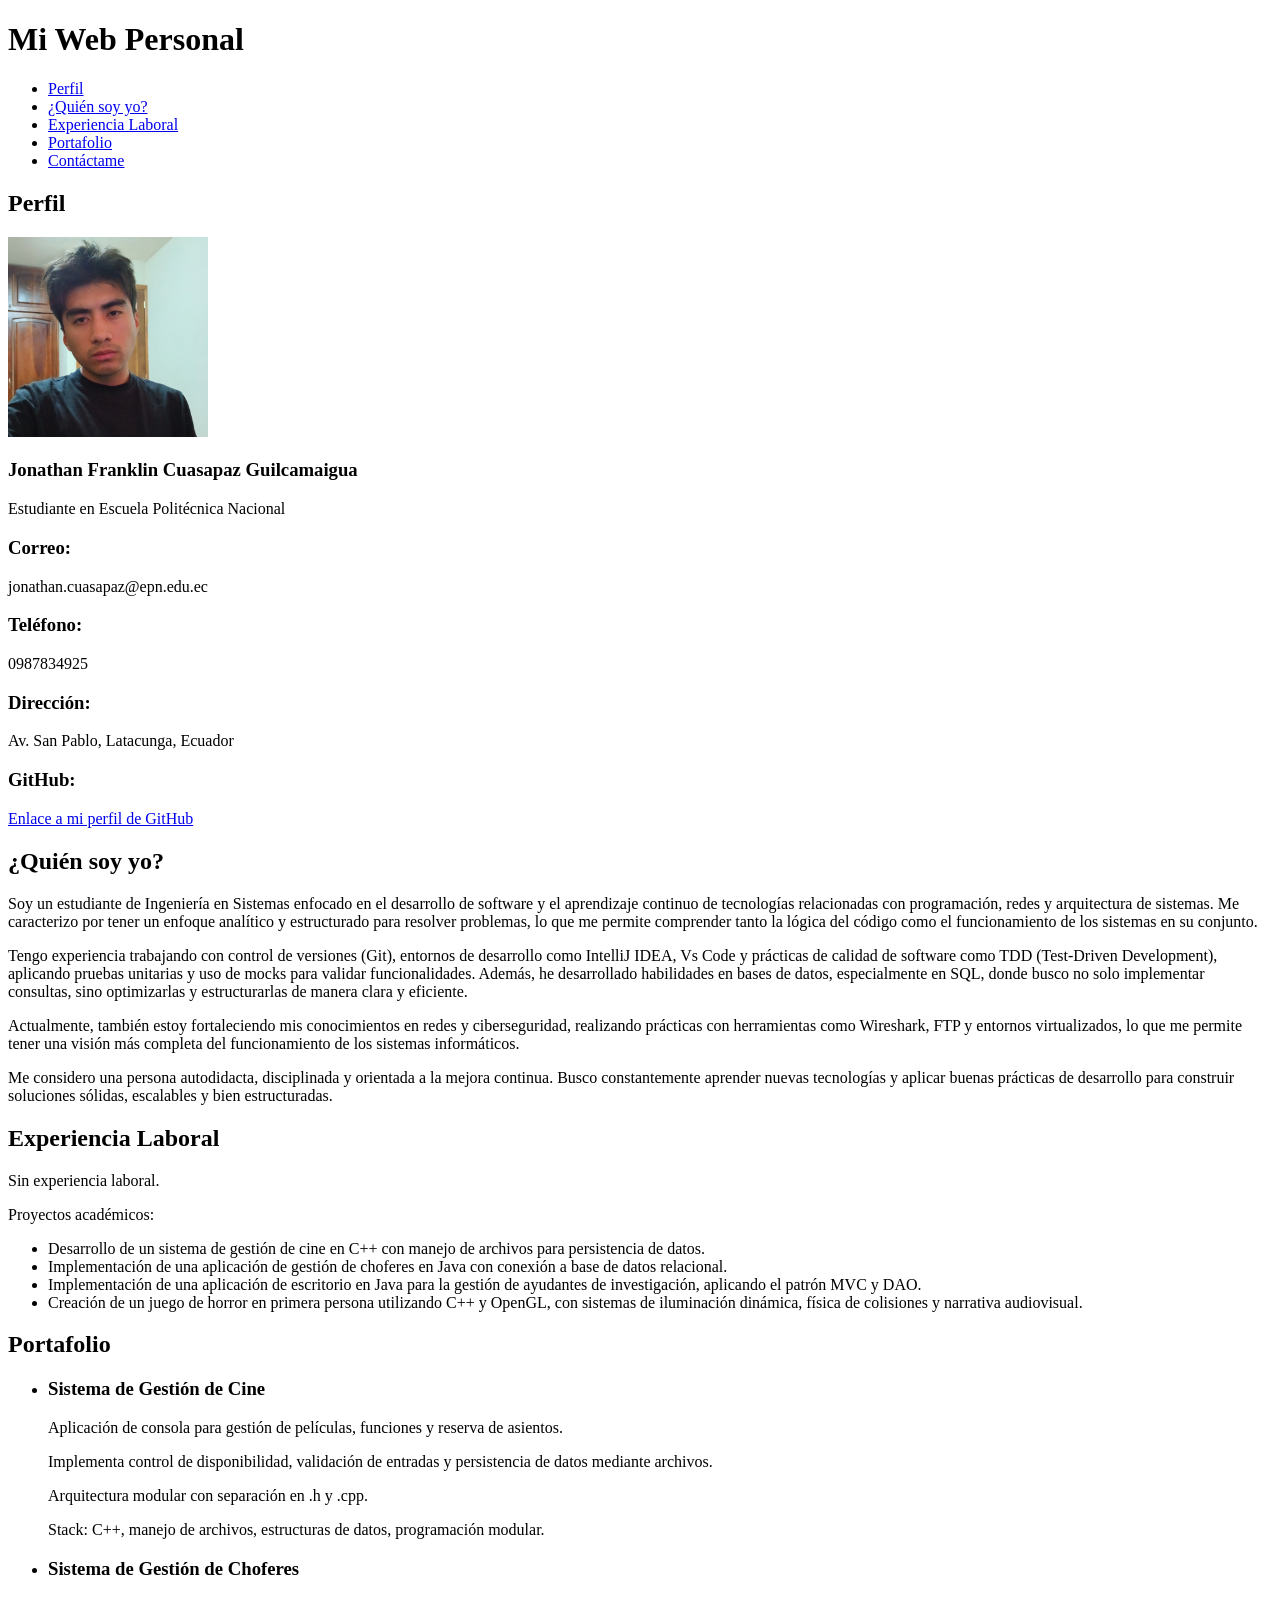
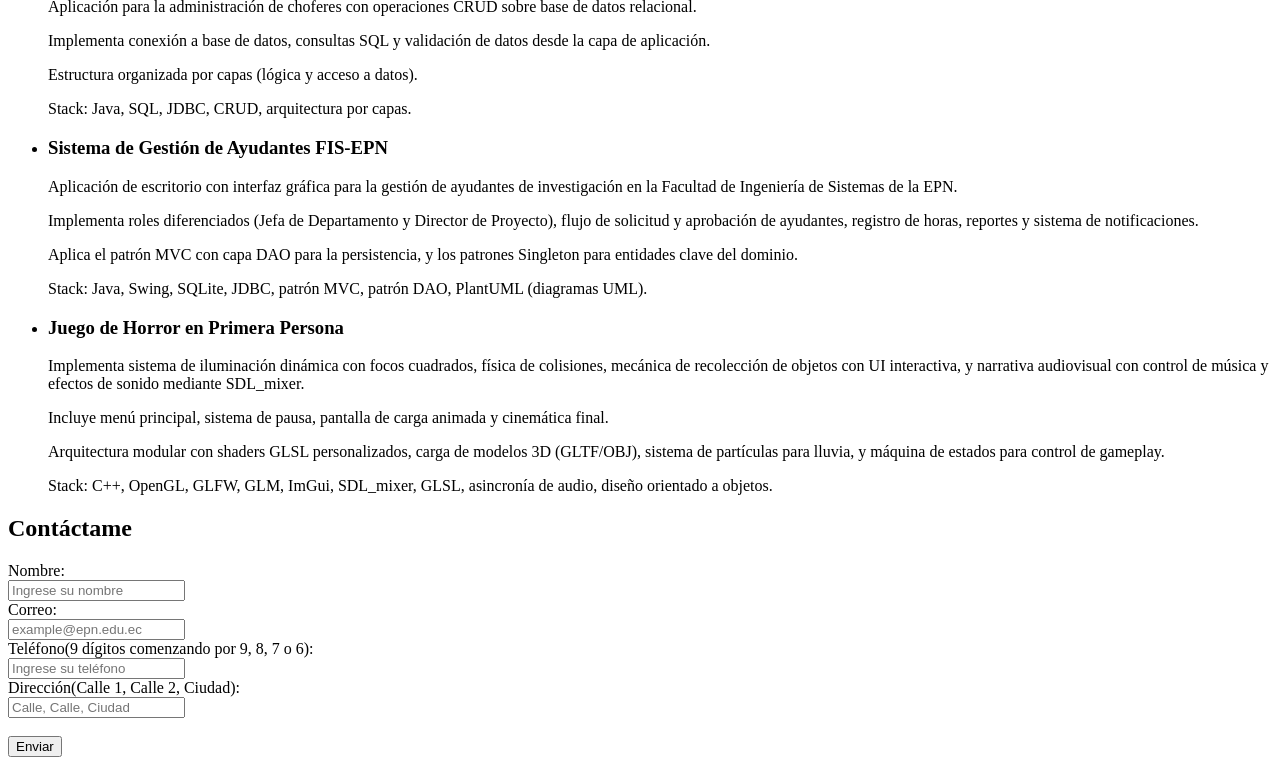
==== index.html @ 5698baa7 "Corección de nombre" ====
<!DOCTYPE html>
<html lang="en">

<head>
    <meta charset="UTF-8">
    <meta name="viewport" content="width=device-width, initial-scale=1.0">
    <title>Document</title>
</head>

<body>
    <h1>Mi Web Personal</h1>
    <nav>
        <ul>
            <li><a href="#perfil">Perfil</a></li>
            <li><a href="#quien-soy">¿Quién soy yo?</a></li>
            <li><a href="#experiencia-laboral">Experiencia Laboral</a></li>
            <li><a href="#portafolio">Portafolio</a></li>
            <li><a href="#contacto">Contáctame</a></li>
        </ul>
    </nav>

    <main id ="perfil">
        <h2>Perfil</h2>
        <img src="/img/FotoPerfil.jpg" alt="Foto de perfil" width="200" height="200">
        <h3>Jonathan Franklin Cuasapaz Guilcamaigua</h3>
        <p>Estudiante en Escuela Politécnica Nacional</p>
        <h3>Correo:</h3>
        <p>jonathan.cuasapaz@epn.edu.ec</p>
        <h3>Teléfono:</h3>
        <p>0987834925</p>
        <h3>Dirección:</h3>
        <p>Av. San Pablo, Latacunga, Ecuador</p>
        <h3>GitHub:</h3>
        <a href="https://github.com/Jonathanfcg18" target="_blank">Enlace a mi perfil de GitHub</a>
    </main>

    <section id ="quien-soy">
        <h2>¿Quién soy yo?</h2>
        <p>Soy un estudiante de Ingeniería en Sistemas enfocado en el desarrollo de software y el
            aprendizaje continuo de tecnologías relacionadas con programación, redes y arquitectura de sistemas. Me
            caracterizo por tener un
            enfoque analítico y estructurado para resolver problemas, lo que me permite comprender tanto la lógica del
            código como el funcionamiento de los sistemas en su conjunto.</p>
        <p>Tengo experiencia trabajando con control de versiones (Git), entornos de desarrollo como IntelliJ IDEA, Vs
            Code y
            prácticas de calidad de software como TDD (Test-Driven Development), aplicando pruebas unitarias y uso de
            mocks para validar funcionalidades. Además, he desarrollado habilidades en bases de datos, especialmente en
            SQL, donde busco no solo implementar consultas, sino optimizarlas y estructurarlas de manera clara y
            eficiente.</p>
        <p>Actualmente, también estoy fortaleciendo mis conocimientos en redes y ciberseguridad, realizando prácticas
            con herramientas como Wireshark, FTP y entornos virtualizados, lo que me permite tener una visión más
            completa del funcionamiento de los sistemas informáticos.</p>
        <p>Me considero una persona autodidacta, disciplinada y orientada a la mejora continua. Busco constantemente
            aprender nuevas tecnologías y aplicar buenas prácticas de desarrollo para construir soluciones sólidas,
            escalables y bien estructuradas.</p>
    </section>

    <section id="experiencia-laboral">
        <h2>Experiencia Laboral</h2>
        <p>Sin experiencia laboral.</p>
        <p>Proyectos académicos:</p>
        <ul>
            <li>Desarrollo de un sistema de gestión de cine en C++ con manejo de archivos para persistencia de datos.</li>
            <li>Implementación de una aplicación de gestión de choferes en Java con conexión a base de datos relacional.</li>
            <li>Implementación de una aplicación de escritorio en Java para la gestión de ayudantes de investigación, aplicando el patrón MVC y DAO.</li>
            <li>Creación de un juego de horror en primera persona utilizando C++ y OpenGL, con sistemas de iluminación dinámica, física de colisiones y narrativa audiovisual.</li>
        </ul>
    </section>

    <section id="portafolio">
        <h2>Portafolio</h2>
        <ul>
            <li>
                <h3>Sistema de Gestión de Cine</h3>
                <p>Aplicación de consola para gestión de películas, funciones y reserva de asientos.</p>
                <p>Implementa control de disponibilidad, validación de entradas y persistencia de datos mediante archivos.</p>
                <p>Arquitectura modular con separación en .h y .cpp.</p>
                <p>Stack: C++, manejo de archivos, estructuras de datos, programación modular.</p>
            </li>
            <li>
                <h3>Sistema de Gestión de Choferes</h3>
                <p>Aplicación para la administración de choferes con operaciones CRUD sobre base de datos relacional.</p>
                <p>Implementa conexión a base de datos, consultas SQL y validación de datos desde la capa de aplicación.</p>
                <p>Estructura organizada por capas (lógica y acceso a datos).</p>
                <p>Stack: Java, SQL, JDBC, CRUD, arquitectura por capas.</p>
            </li>
            <li>
                <h3>Sistema de Gestión de Ayudantes FIS-EPN</h3>
                <p>Aplicación de escritorio con interfaz gráfica para la gestión de ayudantes de investigación en la 
                    Facultad de Ingeniería de Sistemas de la EPN.</p>
                <p>Implementa roles diferenciados (Jefa de Departamento y Director de Proyecto), flujo de solicitud 
                    y aprobación de ayudantes, registro de horas, reportes y sistema de notificaciones. </p>
                <p>Aplica el patrón MVC con capa DAO para la persistencia, y los patrones Singleton para entidades clave del dominio.</p>
                <p>Stack: Java, Swing, SQLite, JDBC, patrón MVC, patrón DAO, PlantUML (diagramas UML).</p>
            </li>
            <li>
                <h3>Juego de Horror en Primera Persona</h3>
                <p>Implementa sistema de iluminación dinámica con focos cuadrados, física de colisiones, mecánica de recolección de 
                    objetos con UI interactiva, y narrativa audiovisual con control de música y efectos de sonido mediante SDL_mixer.</p>
                <p>Incluye menú principal, sistema de pausa, pantalla de carga animada y cinemática final.</p>
                <p>Arquitectura modular con shaders GLSL personalizados, carga de modelos 3D (GLTF/OBJ), sistema de partículas para lluvia, 
                    y máquina de estados para control de gameplay.</p>
                <p>Stack: C++, OpenGL, GLFW, GLM, ImGui, SDL_mixer, GLSL, asincronía de audio, diseño orientado a objetos.</p>
            </li>
        </ul>
    </section>

    <section id="contacto">
        <h2>Contáctame</h2>
        <form action="">
            <label for="nombre">Nombre:</label><br>
            <input type="text" id="nombre" name="nombre" placeholder="Ingrese su nombre" required><br>
            <label for="email">Correo:</label><br>
            <input type="email" name="email" pattern="[a-zA-Z0-9._%+-]+@epn\.edu\.ec" placeholder="example@epn.edu.ec"
                required><br>
            <label for="telefono">Teléfono(9 dígitos comenzando por 9, 8, 7 o 6):</label><br>
            <input type="text" name="telefono" pattern="[9876][0-9]{8}" placeholder="Ingrese su teléfono" required><br>
            <label for="direccion">Dirección(Calle 1, Calle 2, Ciudad):</label><br>
            <input type="text" name="direccion"
                pattern="[a-zA-Z0-9áéíóúÁÉÍÓÚ\.\-\s]+,\s[a-zA-Z0-9áéíóúÁÉÍÓÚ\.\-\s]+,\s[a-zA-ZáéíóúÁÉÍÓÚ\s]+"
                placeholder="Calle, Calle, Ciudad" required><br>
            <br>
            <input type="submit" value="Enviar">
        </form>
    </section>

</body>

</html>
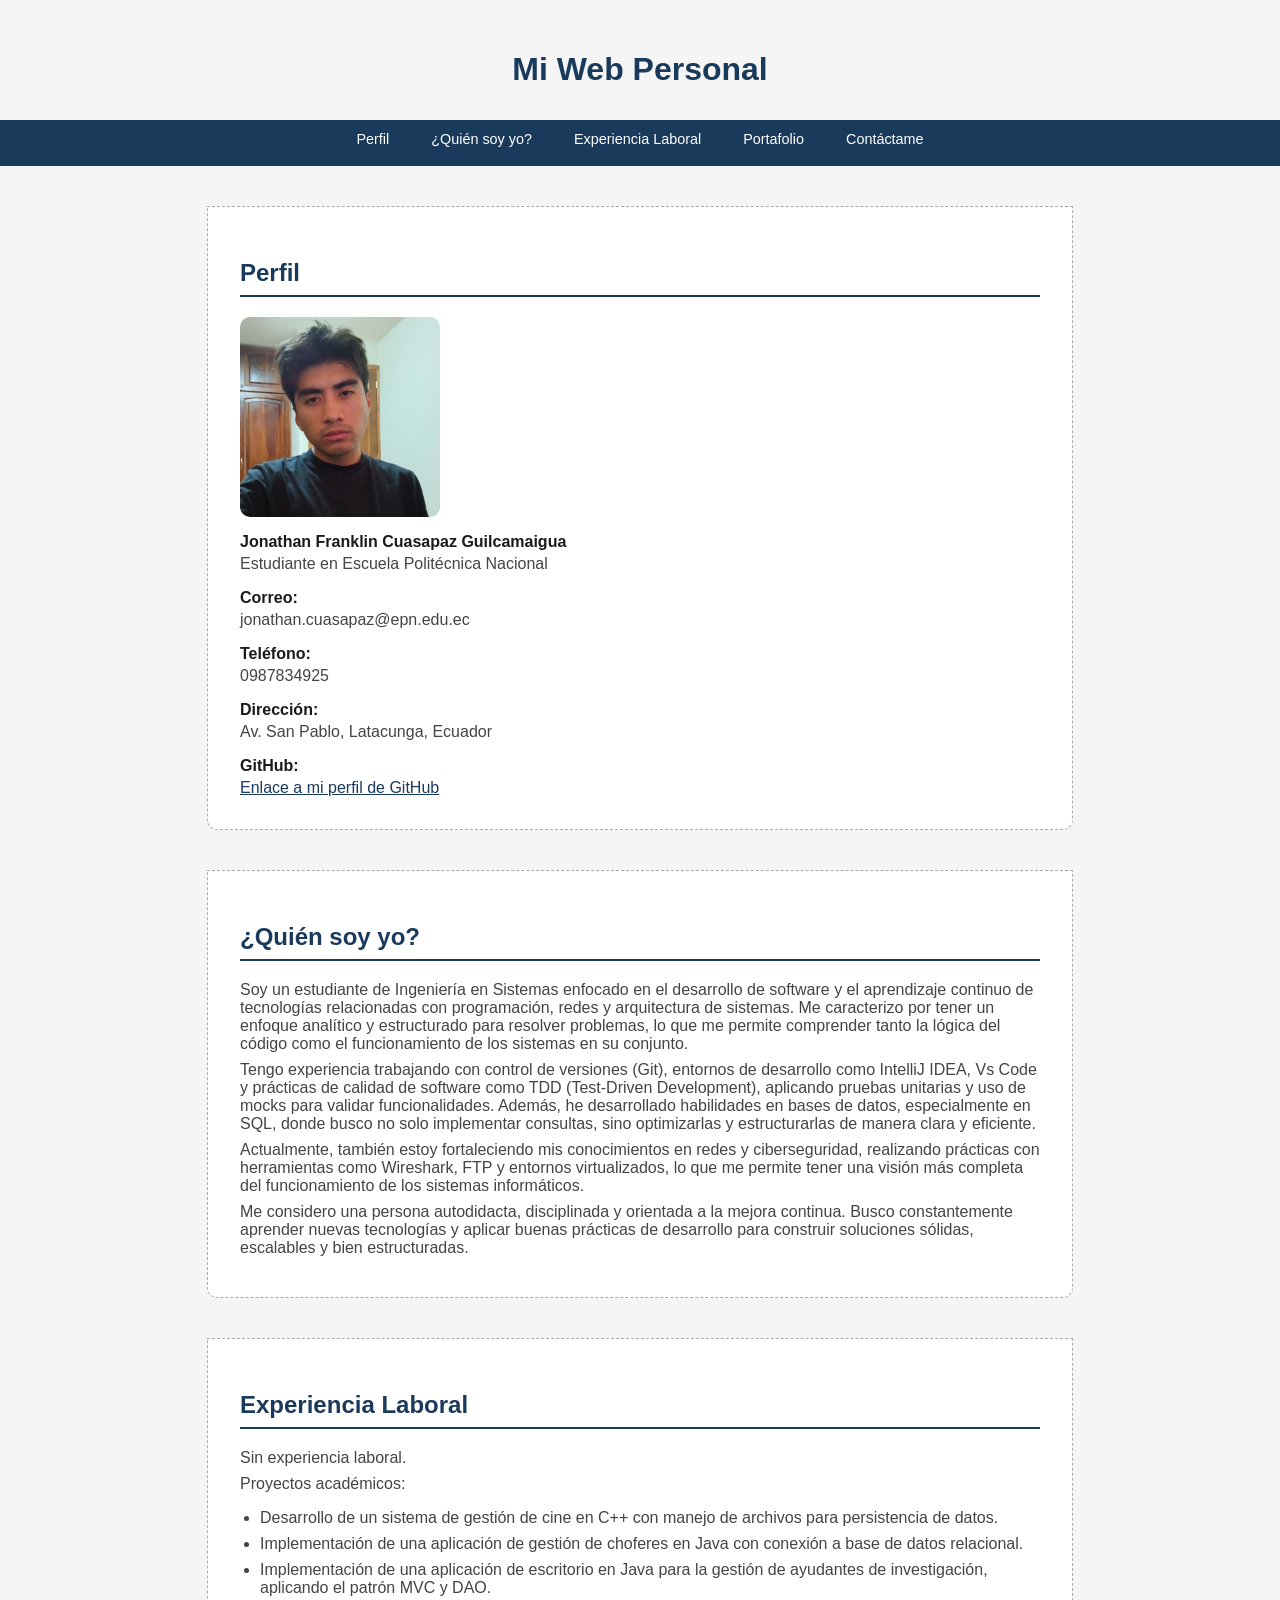
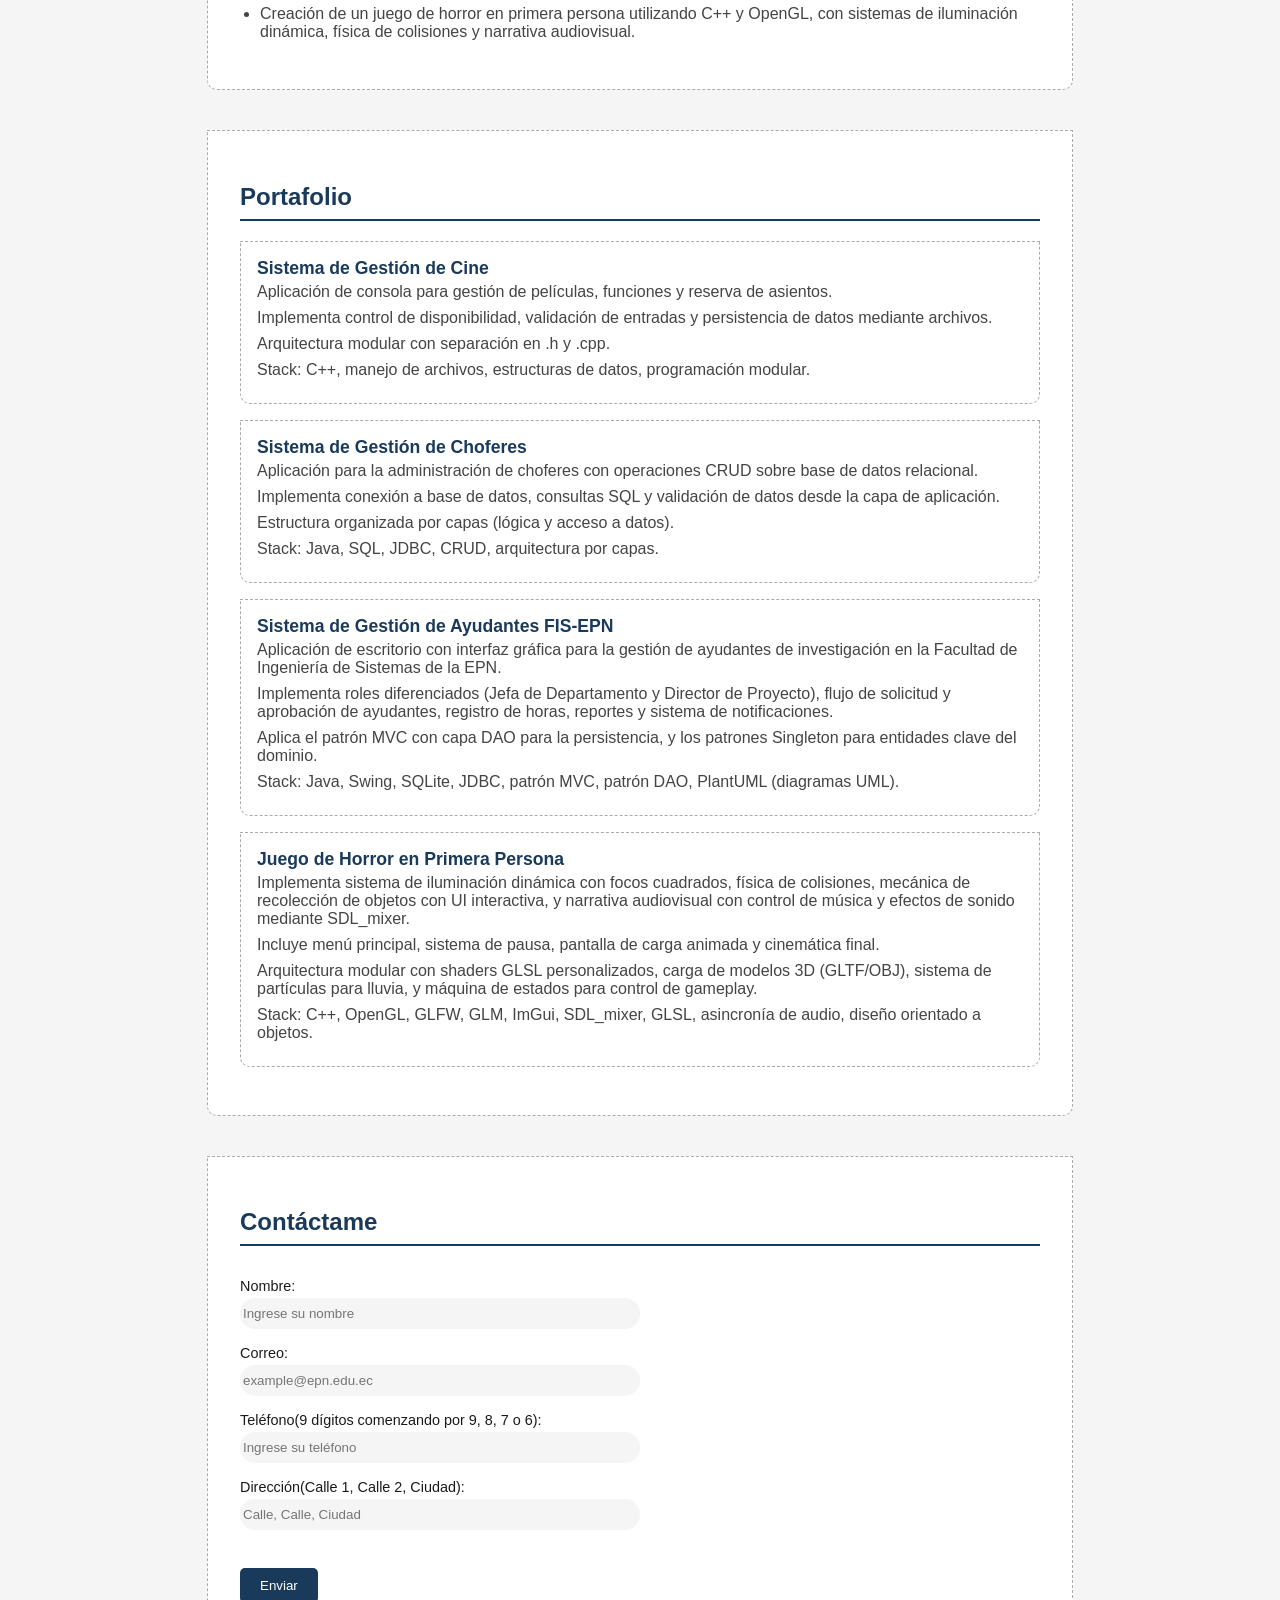
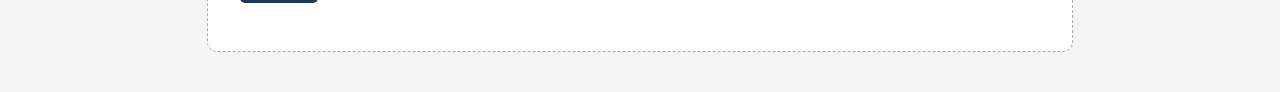
==== commit 68f4f964: "Agrega estilos.css" ====
--- a/index.html
+++ b/index.html
@@ -5,6 +5,7 @@
     <meta charset="UTF-8">
     <meta name="viewport" content="width=device-width, initial-scale=1.0">
     <title>Document</title>
+    <link rel="stylesheet" href="estilos.css">
 </head>
 
 <body>
@@ -19,9 +20,9 @@
         </ul>
     </nav>
 
-    <main id ="perfil">
+    <main id="perfil">
         <h2>Perfil</h2>
-        <img src="/img/FotoPerfil.jpg" alt="Foto de perfil" width="200" height="200">
+        <img src="img/FotoPerfil.jpg" alt="Foto de perfil">
         <h3>Jonathan Franklin Cuasapaz Guilcamaigua</h3>
         <p>Estudiante en Escuela Politécnica Nacional</p>
         <h3>Correo:</h3>
@@ -34,7 +35,7 @@
         <a href="https://github.com/Jonathanfcg18" target="_blank">Enlace a mi perfil de GitHub</a>
     </main>
 
-    <section id ="quien-soy">
+    <section id="quien-soy">
         <h2>¿Quién soy yo?</h2>
         <p>Soy un estudiante de Ingeniería en Sistemas enfocado en el desarrollo de software y el
             aprendizaje continuo de tecnologías relacionadas con programación, redes y arquitectura de sistemas. Me
@@ -89,7 +90,7 @@
                 <p>Aplicación de escritorio con interfaz gráfica para la gestión de ayudantes de investigación en la 
                     Facultad de Ingeniería de Sistemas de la EPN.</p>
                 <p>Implementa roles diferenciados (Jefa de Departamento y Director de Proyecto), flujo de solicitud 
-                    y aprobación de ayudantes, registro de horas, reportes y sistema de notificaciones. </p>
+                    y aprobación de ayudantes, registro de horas, reportes y sistema de notificaciones.</p>
                 <p>Aplica el patrón MVC con capa DAO para la persistencia, y los patrones Singleton para entidades clave del dominio.</p>
                 <p>Stack: Java, Swing, SQLite, JDBC, patrón MVC, patrón DAO, PlantUML (diagramas UML).</p>
             </li>
@@ -108,17 +109,17 @@
     <section id="contacto">
         <h2>Contáctame</h2>
         <form action="">
-            <label for="nombre">Nombre:</label><br>
-            <input type="text" id="nombre" name="nombre" placeholder="Ingrese su nombre" required><br>
-            <label for="email">Correo:</label><br>
+            <label for="nombre">Nombre:</label>
+            <input type="text" id="nombre" name="nombre" placeholder="Ingrese su nombre" required>
+            <label for="email">Correo:</label>
             <input type="email" name="email" pattern="[a-zA-Z0-9._%+-]+@epn\.edu\.ec" placeholder="example@epn.edu.ec"
-                required><br>
-            <label for="telefono">Teléfono(9 dígitos comenzando por 9, 8, 7 o 6):</label><br>
-            <input type="text" name="telefono" pattern="[9876][0-9]{8}" placeholder="Ingrese su teléfono" required><br>
-            <label for="direccion">Dirección(Calle 1, Calle 2, Ciudad):</label><br>
+                required>
+            <label for="telefono">Teléfono(9 dígitos comenzando por 9, 8, 7 o 6):</label>
+            <input type="text" name="telefono" pattern="[9876][0-9]{8}" placeholder="Ingrese su teléfono" required>
+            <label for="direccion">Dirección(Calle 1, Calle 2, Ciudad):</label>
             <input type="text" name="direccion"
                 pattern="[a-zA-Z0-9áéíóúÁÉÍÓÚ\.\-\s]+,\s[a-zA-Z0-9áéíóúÁÉÍÓÚ\.\-\s]+,\s[a-zA-ZáéíóúÁÉÍÓÚ\s]+"
-                placeholder="Calle, Calle, Ciudad" required><br>
+                placeholder="Calle, Calle, Ciudad" required>
             <br>
             <input type="submit" value="Enviar">
         </form>
--- a/estilos.css
+++ b/estilos.css
@@ -0,0 +1,145 @@
+body {
+    margin: 0px;
+    font-family: Arial, Helvetica, sans-serif;
+    background-color: #F5F5F5;
+    color: #1A1A1A;
+}
+
+h1 {
+    text-align: center;
+    padding: 30px 20px 10px;
+    font-size: 2rem;
+    color: #1A3A5C;
+}
+
+nav {
+    background-color: #1A3A5C;
+    padding: 10px 20px;
+    position: sticky;
+    top: 0;
+}
+
+nav ul {
+    list-style: none;
+    margin: 0;
+    padding: 0;
+    display: flex;
+    justify-content: center;
+    gap: 10px;
+    flex-wrap: wrap;
+}
+
+nav ul li a {
+    color: #FFFFFF;
+    text-decoration: none;
+    padding: 8px 16px;
+    border-radius: 5px;
+    font-size: 0.9rem;
+}
+
+nav ul li a:hover {
+    background-color: #122840;
+}
+
+main, section {
+    max-width: 800px;
+    margin: 40px auto;
+    background-color: #FFFFFF;
+    border: 1px dashed #AAA;
+    border-radius: 0px 0px 10px 10px;
+    padding: 32px;
+}
+
+h2 {
+    color: #1A3A5C;
+    border-bottom: 2px solid #1A3A5C;
+    padding-bottom: 8px;
+    margin-bottom: 20px;
+}
+
+h3 {
+    color: #1A1A1A;
+    margin-top: 16px;
+    margin-bottom: 4px;
+    font-size: 1rem;
+}
+
+p {
+    margin: 4px 0px 8px;
+    color: #444444;
+}
+
+a {
+    color: #1A3A5C;
+}
+
+img {
+    border-radius: 10px;
+    display: block;
+    margin: 10px 0px;
+    width: 200px;
+    height: 200px;
+}
+
+ul {
+    padding-left: 20px;
+}
+
+ul li {
+    margin-bottom: 8px;
+    color: #444444;
+}
+
+#portafolio ul {
+    list-style: none;
+    padding: 0;
+}
+
+#portafolio ul li {
+    border: 1px dashed #AAA;
+    border-radius: 0px 0px 10px 10px;
+    padding: 16px;
+    margin-bottom: 16px;
+}
+
+#portafolio ul li h3 {
+    color: #1A3A5C;
+    font-size: 1.1rem;
+    margin-top: 0;
+}
+
+form {
+    display: flex;
+    flex-direction: column;
+    max-width: 400px;
+}
+
+label {
+    font-size: 0.9rem;
+    margin-top: 12px;
+    margin-bottom: 4px;
+    color: #1A1A1A;
+}
+
+input[type=text], input[type=email] {
+    padding: 8px 3px;
+    border: none;
+    border-radius: 15px;
+    background-color: #F5F5F5;
+    margin-bottom: 4px;
+}
+
+input[type=submit] {
+    background-color: #1A3A5C;
+    color: #FFFFFF;
+    border: none;
+    border-radius: 5px;
+    padding: 10px 20px;
+    margin: 16px 0px;
+    cursor: pointer;
+    width: fit-content;
+}
+
+input[type=submit]:hover {
+    background-color: #122840;
+}
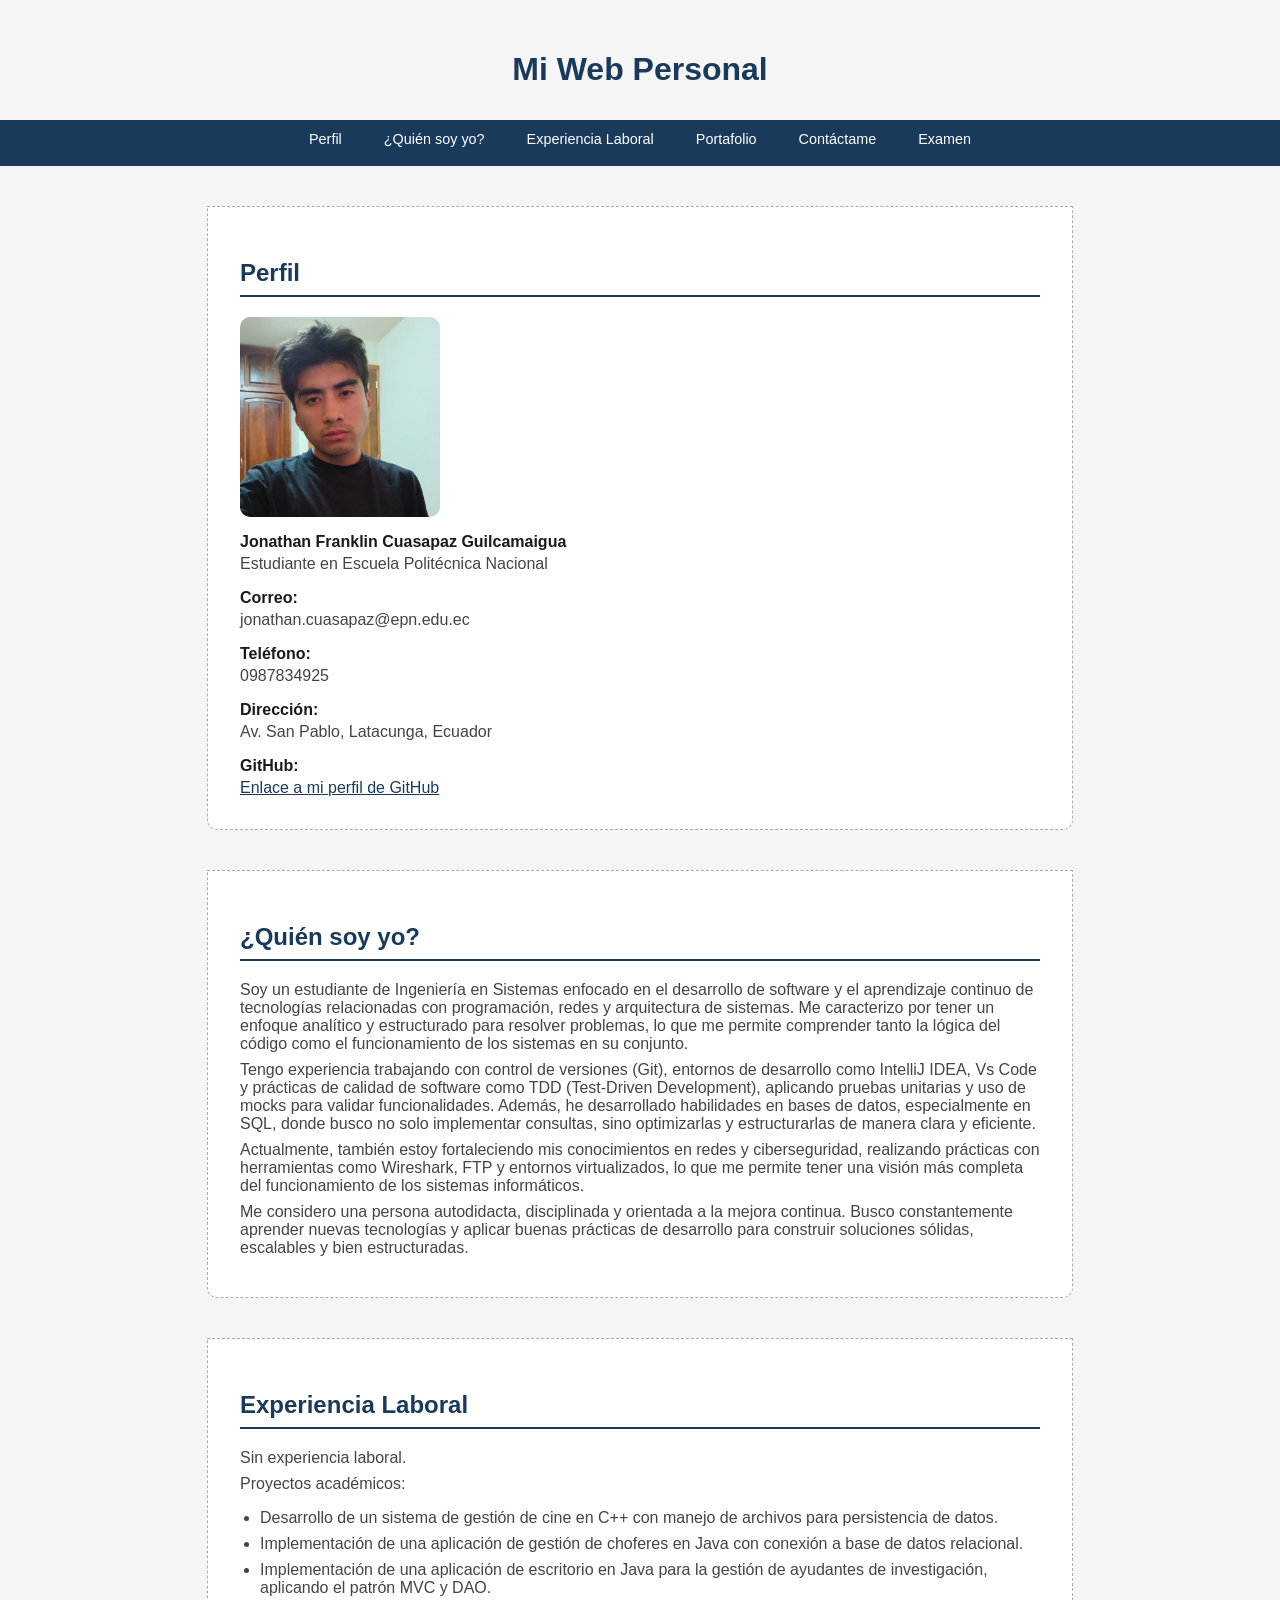
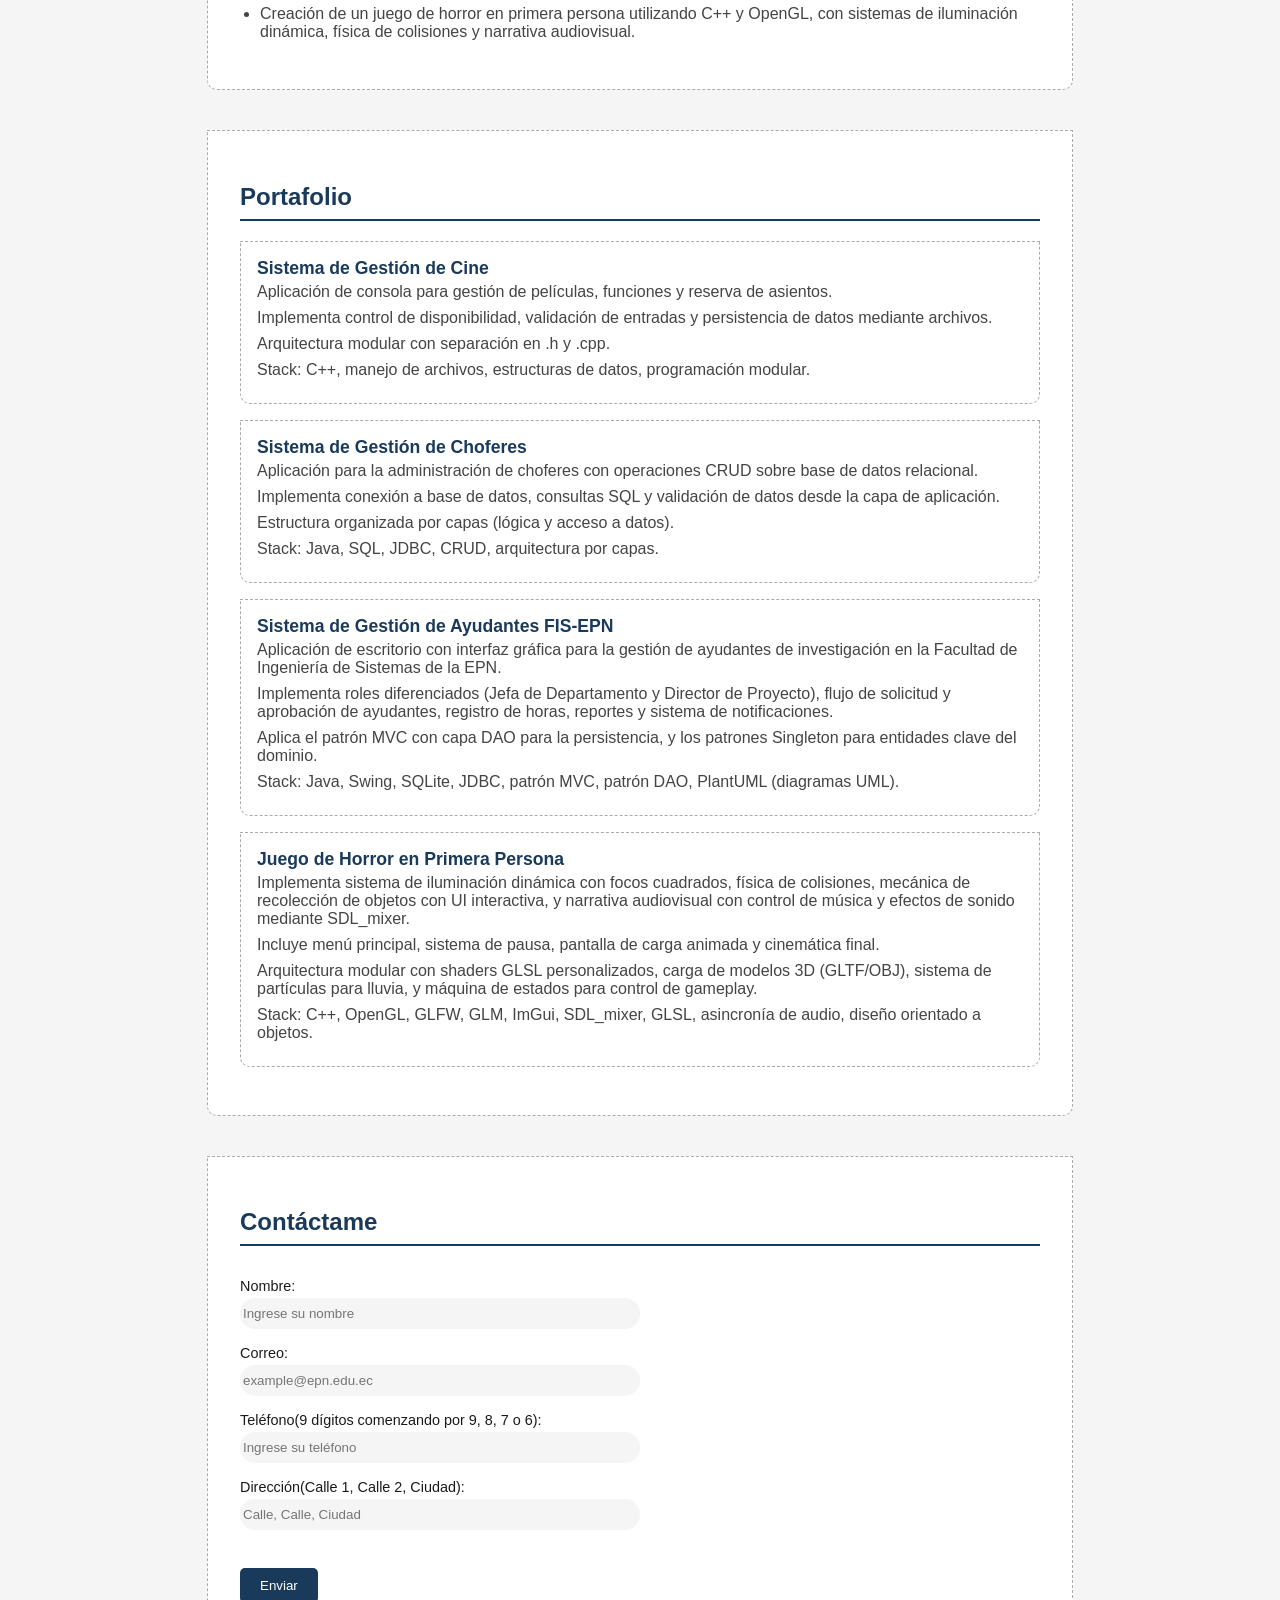
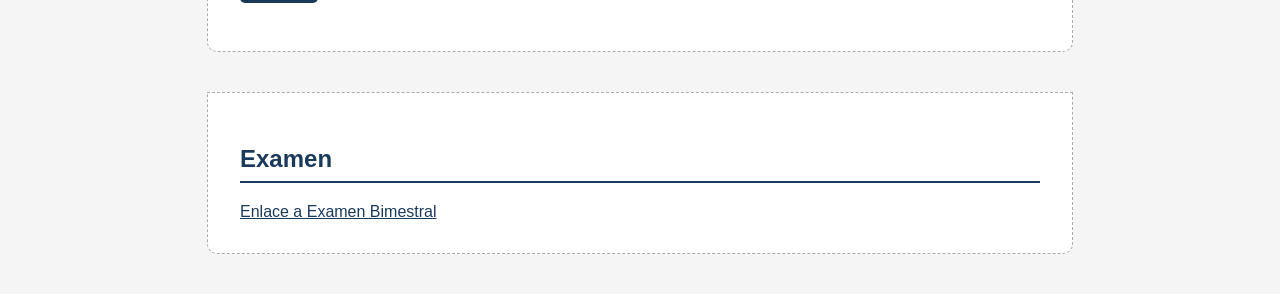
==== commit bc467beb: "Configuración Examen Primer Bimestre" ====
--- a/index.html
+++ b/index.html
@@ -4,7 +4,7 @@
 <head>
     <meta charset="UTF-8">
     <meta name="viewport" content="width=device-width, initial-scale=1.0">
-    <title>Document</title>
+    <title>Web Personal</title>
     <link rel="stylesheet" href="estilos.css">
 </head>
 
@@ -17,6 +17,7 @@
             <li><a href="#experiencia-laboral">Experiencia Laboral</a></li>
             <li><a href="#portafolio">Portafolio</a></li>
             <li><a href="#contacto">Contáctame</a></li>
+            <li><a href="#examen">Examen</a></li>
         </ul>
     </nav>
 
@@ -125,6 +126,10 @@
         </form>
     </section>
 
+    <section id="examen">
+        <h2>Examen</h2>
+        <a href="examen.html" target="_blank">Enlace a Examen Bimestral</a>
+    </section>
 </body>
 
 </html>
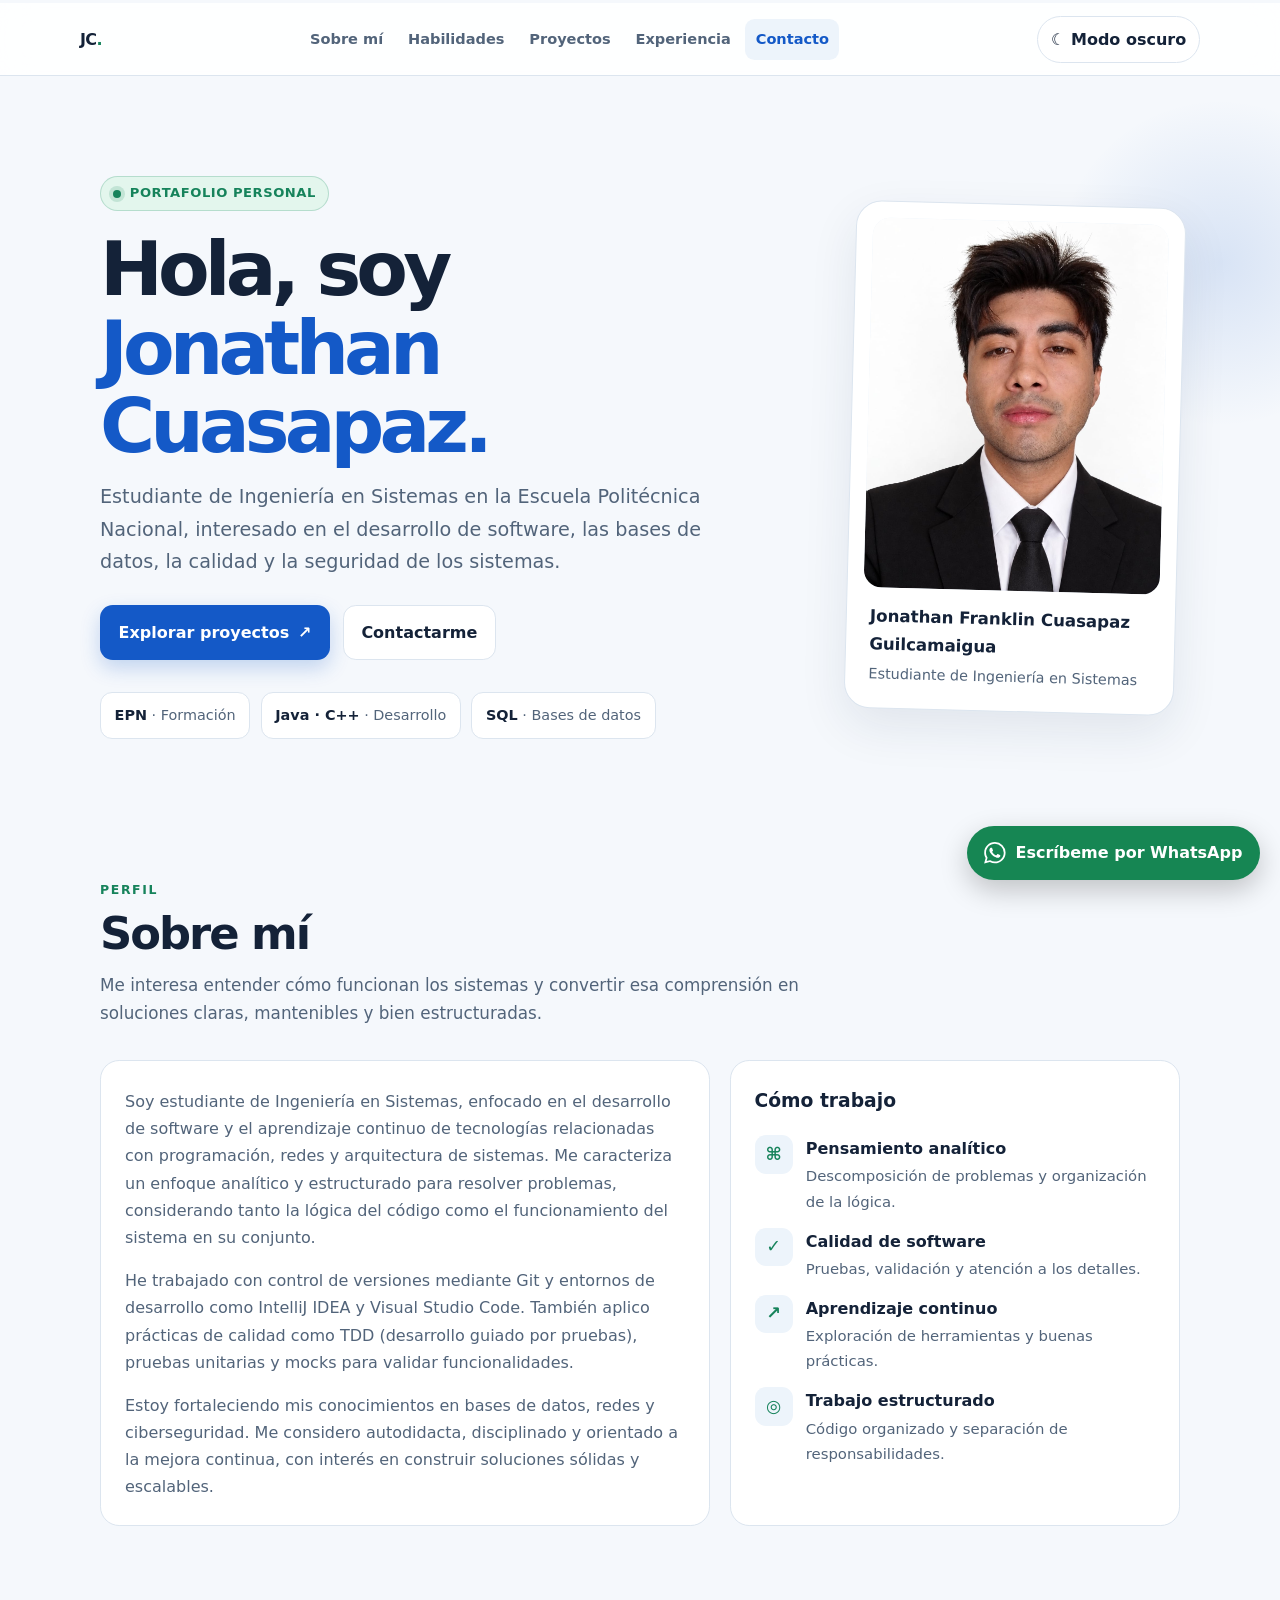
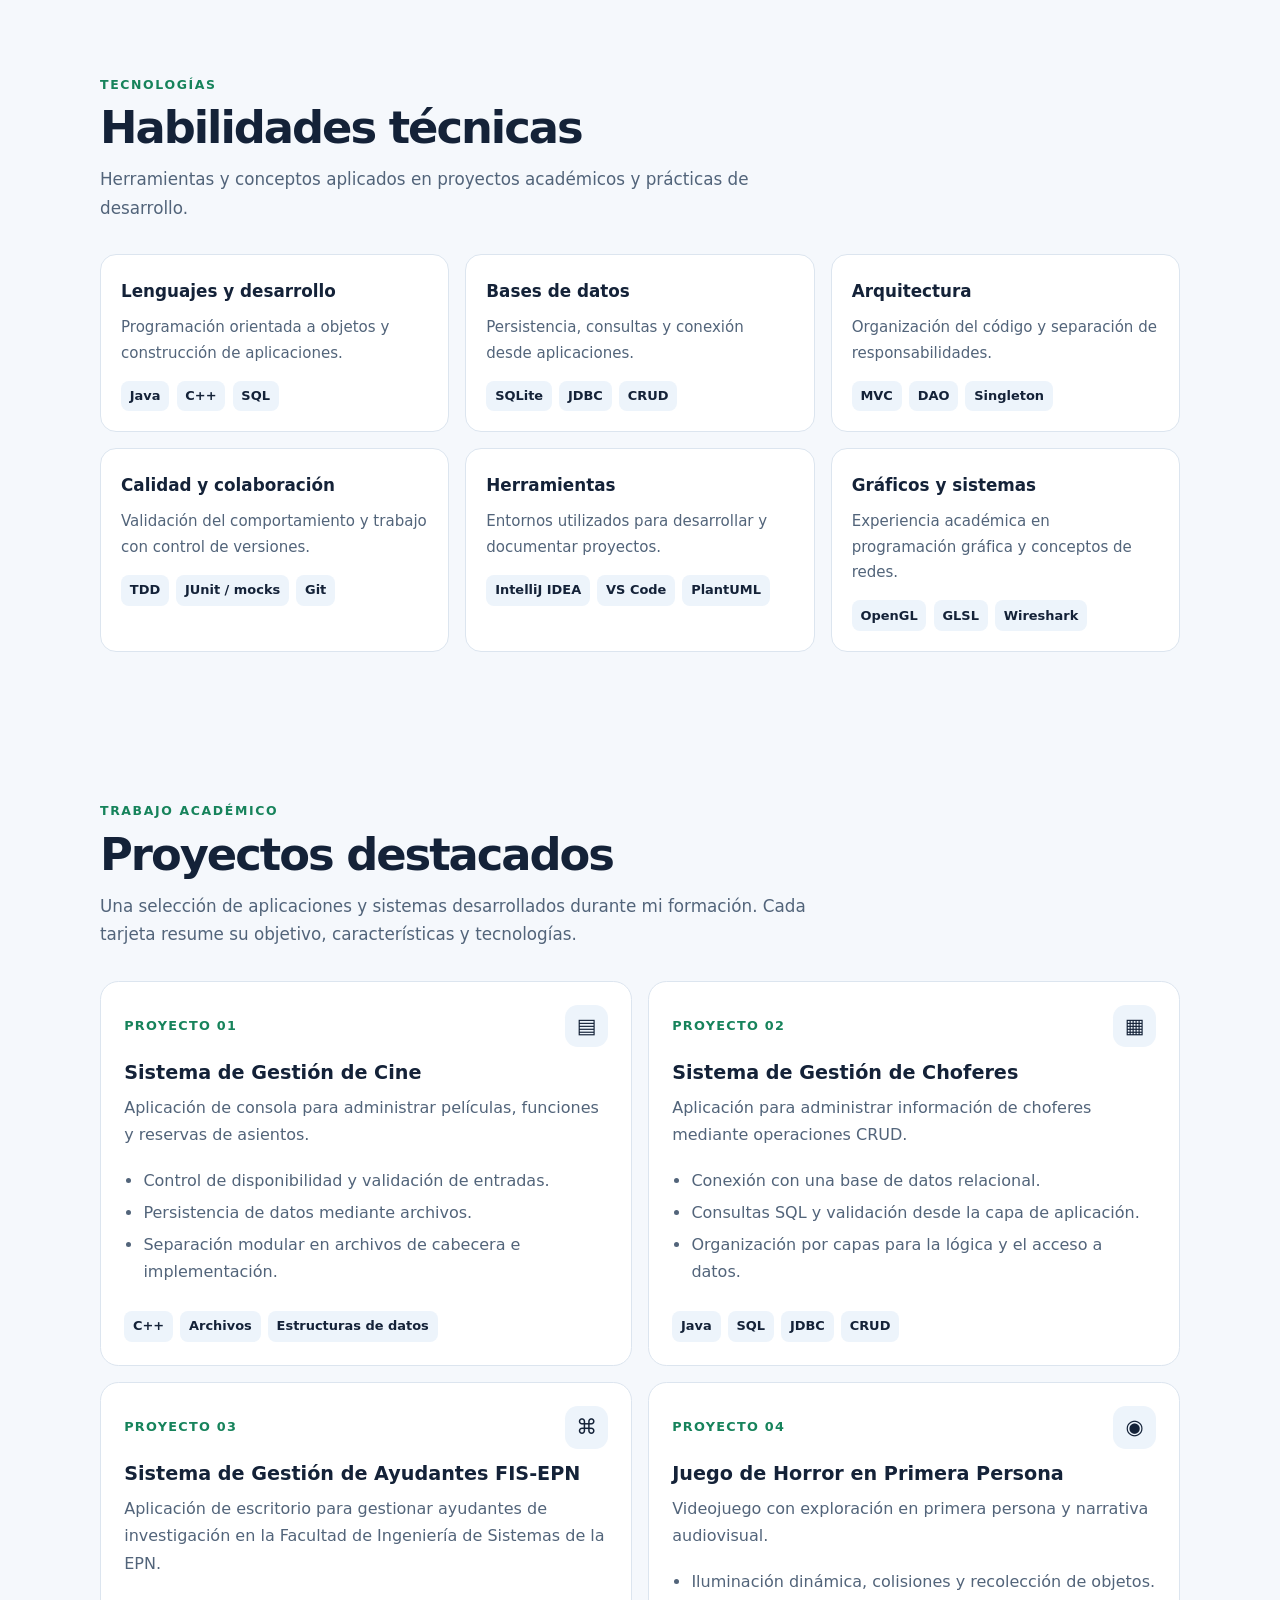
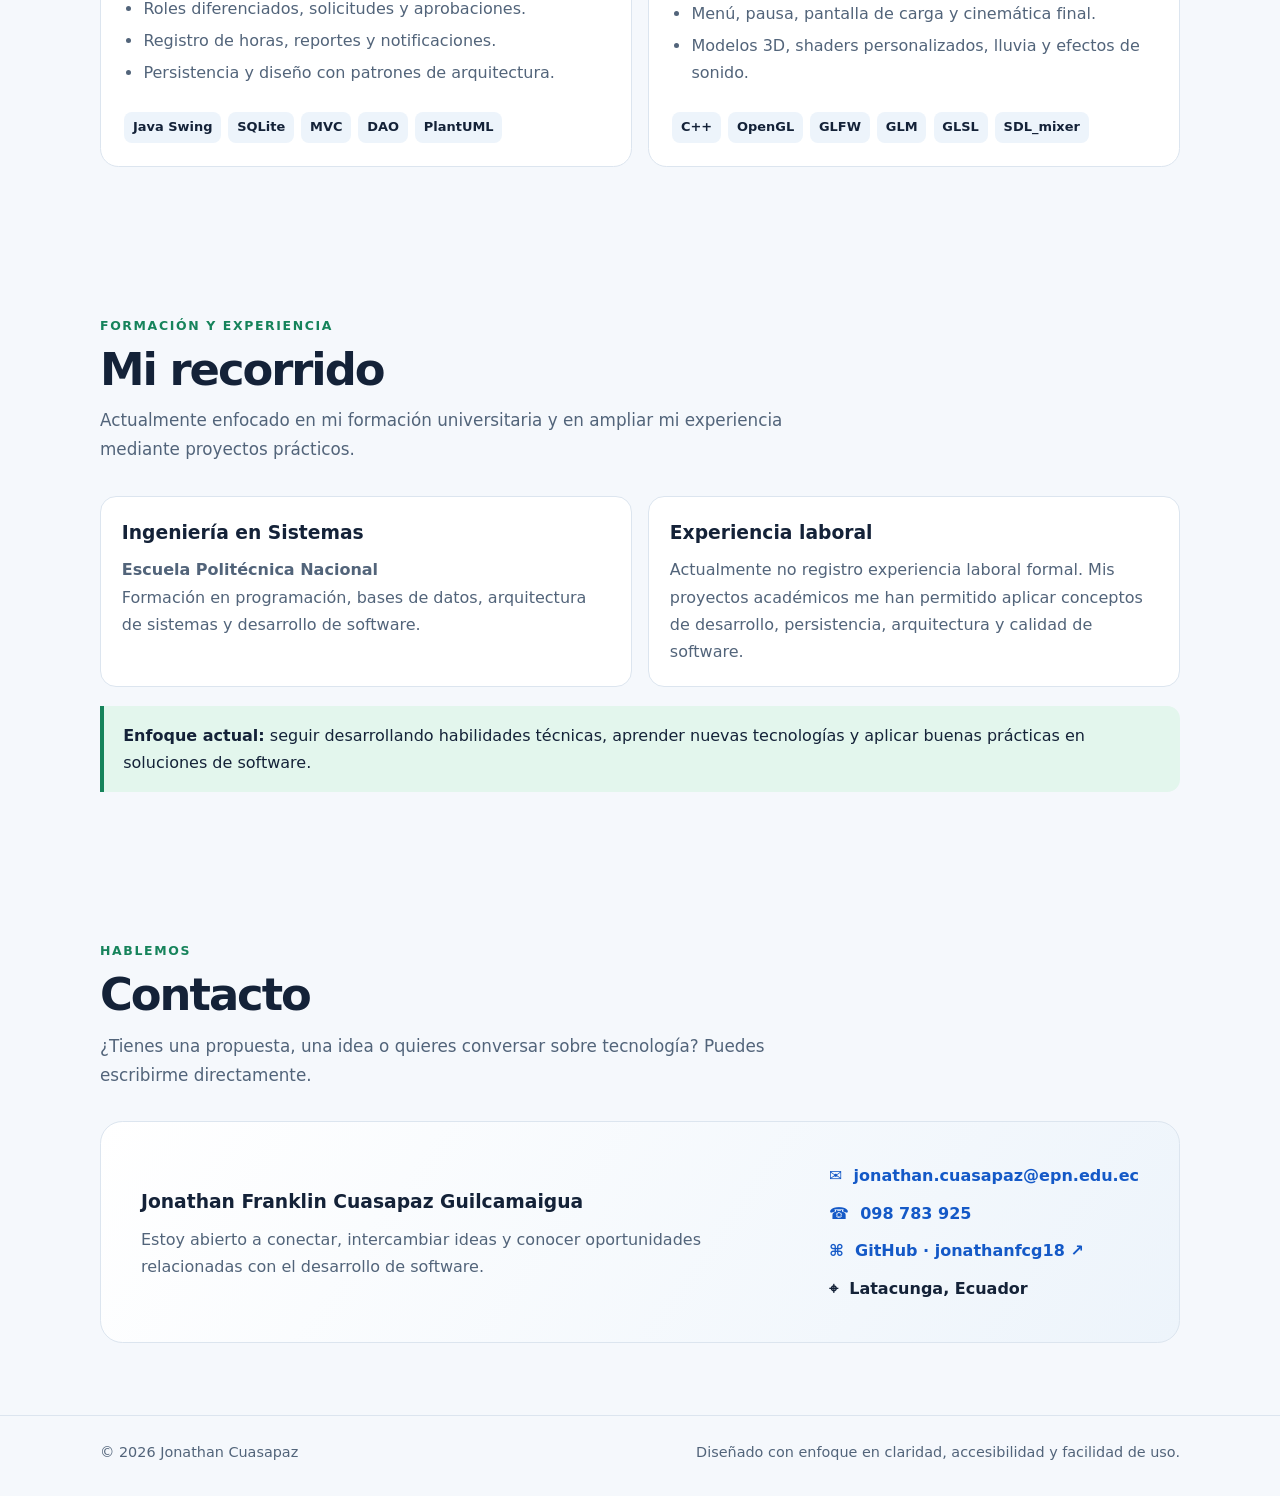
==== commit bc6ad5d8: "Actualización CV" ====
--- a/index.html
+++ b/index.html
@@ -1,135 +1,351 @@
-<!DOCTYPE html>
-<html lang="en">
-
+<!doctype html>
+<html lang="es" data-theme="light">
 <head>
-    <meta charset="UTF-8">
-    <meta name="viewport" content="width=device-width, initial-scale=1.0">
-    <title>Web Personal</title>
-    <link rel="stylesheet" href="estilos.css">
+  <meta charset="utf-8">
+  <meta name="viewport" content="width=device-width, initial-scale=1">
+  <meta name="color-scheme" content="light dark">
+  <meta name="description" content="Portafolio profesional de Jonathan Franklin Cuasapaz Guilcamaigua, estudiante de Ingeniería en Sistemas. Proyectos de software, bases de datos y desarrollo.">
+  <title>Jonathan Cuasapaz | Portafolio</title>
+  <style>
+    :root {
+      --bg: #f5f8fc; --surface: #ffffff; --surface-2: #edf4fb;
+      --text: #142238; --muted: #52647a; --line: #dce5ef;
+      --blue: #1459c7; --blue-2: #0c3d8c; --green: #16835b;
+      --green-soft: #e3f6ed; --shadow: 0 18px 48px rgba(20, 48, 82, .09);
+      --header: rgba(255,255,255,.88); --focus: #e69b00;
+    }
+    [data-theme="dark"] {
+      --bg: #0b1220; --surface: #121d2e; --surface-2: #1a2940;
+      --text: #f0f5fc; --muted: #b4c2d5; --line: #2b3c53;
+      --blue: #76aaff; --blue-2: #a9c9ff; --green: #5cdaa1;
+      --green-soft: #173b31; --shadow: 0 18px 48px rgba(0,0,0,.24);
+      --header: rgba(11,18,32,.9); --focus: #ffd166;
+    }
+    * { box-sizing: border-box; }
+    html { scroll-behavior: smooth; scroll-padding-top: 92px; }
+    body { margin: 0; font-family: Inter, ui-sans-serif, system-ui, -apple-system, "Segoe UI", sans-serif; background: var(--bg); color: var(--text); line-height: 1.7; font-size: 16px; }
+    a { color: var(--blue); text-underline-offset: 4px; }
+    a:hover { color: var(--green); }
+    a:focus-visible, button:focus-visible { outline: 3px solid var(--focus); outline-offset: 4px; }
+    button { font: inherit; }
+    .skip-link { position: absolute; left: 1rem; top: -5rem; z-index: 1000; background: var(--surface); color: var(--text); padding: .8rem 1rem; border-radius: .7rem; }
+    .skip-link:focus { top: 1rem; }
+    .top-progress { height: 3px; position: fixed; inset: 0 0 auto; z-index: 1001; background: transparent; }
+    .top-progress span { display: block; height: 100%; width: 0; background: linear-gradient(90deg, var(--blue), var(--green)); }
+    header { position: sticky; top: 3px; z-index: 100; background: var(--header); backdrop-filter: blur(16px); border-bottom: 1px solid var(--line); }
+    .nav-wrap { max-width: 1160px; margin: auto; padding: .8rem 1.25rem; display: flex; align-items: center; justify-content: space-between; gap: 1rem; }
+    .brand { color: var(--text); font-weight: 850; text-decoration: none; letter-spacing: -.04em; white-space: nowrap; }
+    .brand span { color: var(--green); }
+    nav { display: flex; align-items: center; justify-content: flex-end; flex-wrap: wrap; gap: .25rem; }
+    nav a { text-decoration: none; color: var(--muted); font-size: .91rem; font-weight: 650; padding: .5rem .65rem; border-radius: .6rem; }
+    nav a:hover, nav a[aria-current="location"] { color: var(--blue); background: var(--surface-2); }
+    .theme-btn { border: 1px solid var(--line); color: var(--text); background: var(--surface); border-radius: 999px; padding: .55rem .8rem; cursor: pointer; font-weight: 700; white-space: nowrap; }
+    main { overflow: hidden; }
+    .container { width: min(1080px, calc(100% - 2.5rem)); margin-inline: auto; }
+    .hero { padding: clamp(3.5rem, 8vw, 7rem) 0 4rem; position: relative; }
+    .hero::before { content:""; position:absolute; width: 340px; height:340px; border-radius:50%; background: radial-gradient(circle, rgba(20,89,199,.13), transparent 68%); right:-110px; top:20px; pointer-events:none; }
+    .hero-grid { display:grid; grid-template-columns: 1.35fr .75fr; gap: clamp(2rem, 6vw, 5rem); align-items:center; position:relative; }
+    .eyebrow { display:inline-flex; align-items:center; gap:.55rem; color:var(--green); background:var(--green-soft); border:1px solid color-mix(in srgb, var(--green) 22%, transparent); border-radius:999px; padding:.35rem .75rem; font-weight:800; font-size:.82rem; letter-spacing:.04em; text-transform:uppercase; }
+    .status-dot { width:8px; height:8px; border-radius:50%; background:var(--green); box-shadow:0 0 0 4px color-mix(in srgb, var(--green) 16%, transparent); }
+    h1 { font-size:clamp(2.55rem, 6vw, 4.7rem); line-height:1.04; letter-spacing:-.065em; margin:1.2rem 0 1rem; max-width:780px; }
+    h1 .accent { color:var(--blue); }
+    .hero-copy { color:var(--muted); font-size:clamp(1.05rem, 2vw, 1.2rem); max-width:650px; margin:0 0 1.6rem; }
+    .actions { display:flex; flex-wrap:wrap; gap:.8rem; }
+    .btn { display:inline-flex; justify-content:center; align-items:center; gap:.55rem; border-radius:.8rem; padding:.82rem 1.1rem; text-decoration:none; font-weight:800; border:1px solid transparent; transition:transform .18s ease, box-shadow .18s ease; }
+    .btn:hover { transform:translateY(-2px); }
+    .btn-primary { background:var(--blue); color:white; box-shadow:0 8px 20px color-mix(in srgb, var(--blue) 23%, transparent); }
+    [data-theme="dark"] .btn-primary { color:#081323; }
+    .btn-primary:hover { color:white; }
+    [data-theme="dark"] .btn-primary:hover { color:#081323; }
+    .btn-secondary { border-color:var(--line); background:var(--surface); color:var(--text); }
+    .profile-card { max-width:330px; justify-self:end; width:100%; background:var(--surface); border:1px solid var(--line); border-radius:1.6rem; padding:1rem; box-shadow:var(--shadow); transform:rotate(1.5deg); }
+    .profile-frame { overflow:hidden; border-radius:1.1rem; aspect-ratio:4/5; background:var(--surface-2); }
+    .profile-frame img { display:block; width:100%; height:100%; object-fit:cover; object-position:center 32%; }
+    .profile-caption { padding:.95rem .45rem .3rem; }
+    .profile-caption strong { display:block; font-size:1.04rem; }
+    .profile-caption span { color:var(--muted); font-size:.9rem; }
+    .quick-facts { display:flex; flex-wrap:wrap; gap:.65rem; margin-top:2rem; }
+    .fact { border:1px solid var(--line); background:var(--surface); border-radius:.75rem; padding:.65rem .85rem; color:var(--muted); font-size:.9rem; }
+    .fact strong { color:var(--text); }
+    section { padding:4.5rem 0; }
+    .section-head { max-width:720px; margin-bottom:2rem; }
+    .section-kicker { color:var(--green); text-transform:uppercase; letter-spacing:.13em; font-size:.78rem; font-weight:850; }
+    h2 { font-size:clamp(1.9rem, 4vw, 2.8rem); letter-spacing:-.045em; line-height:1.15; margin:.35rem 0 .7rem; }
+    .section-intro { color:var(--muted); margin:0; font-size:1.05rem; }
+    .about-grid { display:grid; grid-template-columns:1.15fr .85fr; gap:1.25rem; }
+    .panel { border:1px solid var(--line); border-radius:1.2rem; padding:1.5rem; background:var(--surface); }
+    .panel p { color:var(--muted); margin:.2rem 0 1rem; }
+    .panel p:last-child { margin-bottom:0; }
+    .strengths { display:grid; gap:.8rem; }
+    .strength { display:flex; gap:.8rem; align-items:flex-start; }
+    .icon-box { flex:0 0 2.4rem; height:2.4rem; display:grid; place-items:center; background:var(--surface-2); border-radius:.7rem; color:var(--green); font-size:1.1rem; font-weight:900; }
+    .strength strong { display:block; margin-bottom:.12rem; }
+    .strength span { display:block; color:var(--muted); font-size:.93rem; }
+    .skills-grid { display:grid; grid-template-columns:repeat(3,1fr); gap:1rem; }
+    .skill-card { background:var(--surface); border:1px solid var(--line); border-radius:1rem; padding:1.25rem; }
+    .skill-card h3 { margin:.1rem 0 .6rem; font-size:1.05rem; }
+    .skill-card p { color:var(--muted); margin:0 0 .9rem; font-size:.94rem; }
+    .tags { display:flex; flex-wrap:wrap; gap:.45rem; }
+    .tag { display:inline-block; background:var(--surface-2); color:var(--text); border-radius:.5rem; padding:.28rem .55rem; font-size:.81rem; font-weight:700; }
+    .projects { display:grid; grid-template-columns:repeat(2, minmax(0,1fr)); gap:1rem; }
+    .project { display:flex; flex-direction:column; background:var(--surface); border:1px solid var(--line); border-radius:1.15rem; padding:1.45rem; transition:transform .2s ease, box-shadow .2s ease, border-color .2s ease; }
+    .project:hover { transform:translateY(-4px); box-shadow:var(--shadow); border-color:color-mix(in srgb, var(--blue) 45%, var(--line)); }
+    .project-top { display:flex; align-items:center; justify-content:space-between; gap:1rem; margin-bottom:.8rem; }
+    .project-number { color:var(--green); font-size:.8rem; font-weight:900; letter-spacing:.1em; }
+    .project-symbol { display:grid; place-items:center; width:2.65rem; height:2.65rem; background:var(--surface-2); border-radius:.8rem; font-size:1.3rem; }
+    .project h3 { font-size:1.2rem; margin:0 0 .5rem; line-height:1.35; }
+    .project p { color:var(--muted); margin:0 0 .9rem; }
+    .project ul { color:var(--muted); padding-left:1.2rem; margin:.1rem 0 1.1rem; }
+    .project li { padding:.15rem 0; }
+    .project .tags { margin-top:auto; padding-top:.35rem; }
+    .experience-note { margin-top:1.2rem; padding:1rem 1.2rem; border-left:4px solid var(--green); background:var(--green-soft); color:var(--text); border-radius:0 .8rem .8rem 0; }
+    .timeline { display:grid; grid-template-columns:repeat(2,1fr); gap:1rem; }
+    .timeline-item { border:1px solid var(--line); background:var(--surface); border-radius:1rem; padding:1.3rem; }
+    .timeline-item h3 { margin:0 0 .45rem; }
+    .timeline-item p { color:var(--muted); margin:0; }
+    .contact-box { display:flex; justify-content:space-between; align-items:center; gap:2rem; border-radius:1.4rem; padding:clamp(1.5rem,4vw,2.5rem); background:linear-gradient(125deg, var(--surface), var(--surface-2)); border:1px solid var(--line); }
+    .contact-box p { color:var(--muted); max-width:590px; margin:.5rem 0 0; }
+    .contact-links { display:flex; flex-direction:column; gap:.65rem; min-width:230px; }
+    .contact-link { display:flex; align-items:center; gap:.7rem; text-decoration:none; font-weight:750; overflow-wrap:anywhere; }
+    footer { border-top:1px solid var(--line); padding:1.5rem 0 2rem; color:var(--muted); font-size:.9rem; }
+    .footer-inner { display:flex; justify-content:space-between; flex-wrap:wrap; gap:.8rem; }
+    .whatsapp { position:fixed; right:1.25rem; bottom:1.25rem; z-index:150; display:flex; align-items:center; gap:.6rem; background:#168653; color:#fff; text-decoration:none; font-weight:850; border-radius:999px; padding:.85rem 1.1rem; box-shadow:0 10px 28px rgba(0,0,0,.22); }
+    .whatsapp:hover { color:#fff; background:#106b41; transform:translateY(-2px); }
+    .wa-icon { width:1.35rem; height:1.35rem; display:inline-block; }
+    .toast { position:fixed; left:50%; bottom:1.3rem; transform:translate(-50%, 140%); opacity:0; background:var(--text); color:var(--bg); padding:.65rem 1rem; border-radius:.75rem; z-index:300; transition:transform .2s, opacity .2s; pointer-events:none; }
+    .toast.show { transform:translate(-50%,0); opacity:1; }
+    @media (prefers-reduced-motion:reduce) { *,*::before,*::after { scroll-behavior:auto !important; transition:none !important; animation:none !important; } }
+    @media (max-width:850px) { .nav-wrap { flex-wrap:wrap; } nav { order:3; width:100%; justify-content:flex-start; overflow-x:auto; flex-wrap:nowrap; padding-bottom:.1rem; } nav a { white-space:nowrap; } .hero-grid { grid-template-columns:1fr .65fr; gap:1.5rem; } .skills-grid { grid-template-columns:repeat(2,1fr); } }
+    @media (max-width:620px) { .container { width:min(100% - 1.5rem,1080px); } .nav-wrap { padding:.7rem .8rem; } .hero { padding-top:3rem; } .hero-grid,.about-grid,.projects,.timeline { grid-template-columns:1fr; } .profile-card { justify-self:start; max-width:260px; grid-row:1; transform:none; } .hero-copy { font-size:1.02rem; } section { padding:3.4rem 0; } .skills-grid { grid-template-columns:1fr; } .contact-box { align-items:stretch; flex-direction:column; } .contact-links { min-width:0; } .whatsapp { right:.8rem; bottom:.8rem; padding:.8rem; } .whatsapp .wa-label { display:none; } }
+  </style>
 </head>
-
 <body>
-    <h1>Mi Web Personal</h1>
-    <nav>
-        <ul>
-            <li><a href="#perfil">Perfil</a></li>
-            <li><a href="#quien-soy">¿Quién soy yo?</a></li>
-            <li><a href="#experiencia-laboral">Experiencia Laboral</a></li>
-            <li><a href="#portafolio">Portafolio</a></li>
-            <li><a href="#contacto">Contáctame</a></li>
-            <li><a href="#examen">Examen</a></li>
-        </ul>
-    </nav>
-
-    <main id="perfil">
-        <h2>Perfil</h2>
-        <img src="img/FotoPerfil.jpg" alt="Foto de perfil">
-        <h3>Jonathan Franklin Cuasapaz Guilcamaigua</h3>
-        <p>Estudiante en Escuela Politécnica Nacional</p>
-        <h3>Correo:</h3>
-        <p>jonathan.cuasapaz@epn.edu.ec</p>
-        <h3>Teléfono:</h3>
-        <p>0987834925</p>
-        <h3>Dirección:</h3>
-        <p>Av. San Pablo, Latacunga, Ecuador</p>
-        <h3>GitHub:</h3>
-        <a href="https://github.com/Jonathanfcg18" target="_blank">Enlace a mi perfil de GitHub</a>
-    </main>
-
-    <section id="quien-soy">
-        <h2>¿Quién soy yo?</h2>
-        <p>Soy un estudiante de Ingeniería en Sistemas enfocado en el desarrollo de software y el
-            aprendizaje continuo de tecnologías relacionadas con programación, redes y arquitectura de sistemas. Me
-            caracterizo por tener un
-            enfoque analítico y estructurado para resolver problemas, lo que me permite comprender tanto la lógica del
-            código como el funcionamiento de los sistemas en su conjunto.</p>
-        <p>Tengo experiencia trabajando con control de versiones (Git), entornos de desarrollo como IntelliJ IDEA, Vs
-            Code y
-            prácticas de calidad de software como TDD (Test-Driven Development), aplicando pruebas unitarias y uso de
-            mocks para validar funcionalidades. Además, he desarrollado habilidades en bases de datos, especialmente en
-            SQL, donde busco no solo implementar consultas, sino optimizarlas y estructurarlas de manera clara y
-            eficiente.</p>
-        <p>Actualmente, también estoy fortaleciendo mis conocimientos en redes y ciberseguridad, realizando prácticas
-            con herramientas como Wireshark, FTP y entornos virtualizados, lo que me permite tener una visión más
-            completa del funcionamiento de los sistemas informáticos.</p>
-        <p>Me considero una persona autodidacta, disciplinada y orientada a la mejora continua. Busco constantemente
-            aprender nuevas tecnologías y aplicar buenas prácticas de desarrollo para construir soluciones sólidas,
-            escalables y bien estructuradas.</p>
-    </section>
-
-    <section id="experiencia-laboral">
-        <h2>Experiencia Laboral</h2>
-        <p>Sin experiencia laboral.</p>
-        <p>Proyectos académicos:</p>
-        <ul>
-            <li>Desarrollo de un sistema de gestión de cine en C++ con manejo de archivos para persistencia de datos.</li>
-            <li>Implementación de una aplicación de gestión de choferes en Java con conexión a base de datos relacional.</li>
-            <li>Implementación de una aplicación de escritorio en Java para la gestión de ayudantes de investigación, aplicando el patrón MVC y DAO.</li>
-            <li>Creación de un juego de horror en primera persona utilizando C++ y OpenGL, con sistemas de iluminación dinámica, física de colisiones y narrativa audiovisual.</li>
-        </ul>
-    </section>
-
-    <section id="portafolio">
-        <h2>Portafolio</h2>
-        <ul>
-            <li>
-                <h3>Sistema de Gestión de Cine</h3>
-                <p>Aplicación de consola para gestión de películas, funciones y reserva de asientos.</p>
-                <p>Implementa control de disponibilidad, validación de entradas y persistencia de datos mediante archivos.</p>
-                <p>Arquitectura modular con separación en .h y .cpp.</p>
-                <p>Stack: C++, manejo de archivos, estructuras de datos, programación modular.</p>
-            </li>
-            <li>
-                <h3>Sistema de Gestión de Choferes</h3>
-                <p>Aplicación para la administración de choferes con operaciones CRUD sobre base de datos relacional.</p>
-                <p>Implementa conexión a base de datos, consultas SQL y validación de datos desde la capa de aplicación.</p>
-                <p>Estructura organizada por capas (lógica y acceso a datos).</p>
-                <p>Stack: Java, SQL, JDBC, CRUD, arquitectura por capas.</p>
-            </li>
-            <li>
-                <h3>Sistema de Gestión de Ayudantes FIS-EPN</h3>
-                <p>Aplicación de escritorio con interfaz gráfica para la gestión de ayudantes de investigación en la 
-                    Facultad de Ingeniería de Sistemas de la EPN.</p>
-                <p>Implementa roles diferenciados (Jefa de Departamento y Director de Proyecto), flujo de solicitud 
-                    y aprobación de ayudantes, registro de horas, reportes y sistema de notificaciones.</p>
-                <p>Aplica el patrón MVC con capa DAO para la persistencia, y los patrones Singleton para entidades clave del dominio.</p>
-                <p>Stack: Java, Swing, SQLite, JDBC, patrón MVC, patrón DAO, PlantUML (diagramas UML).</p>
-            </li>
-            <li>
-                <h3>Juego de Horror en Primera Persona</h3>
-                <p>Implementa sistema de iluminación dinámica con focos cuadrados, física de colisiones, mecánica de recolección de 
-                    objetos con UI interactiva, y narrativa audiovisual con control de música y efectos de sonido mediante SDL_mixer.</p>
-                <p>Incluye menú principal, sistema de pausa, pantalla de carga animada y cinemática final.</p>
-                <p>Arquitectura modular con shaders GLSL personalizados, carga de modelos 3D (GLTF/OBJ), sistema de partículas para lluvia, 
-                    y máquina de estados para control de gameplay.</p>
-                <p>Stack: C++, OpenGL, GLFW, GLM, ImGui, SDL_mixer, GLSL, asincronía de audio, diseño orientado a objetos.</p>
-            </li>
-        </ul>
-    </section>
-
-    <section id="contacto">
-        <h2>Contáctame</h2>
-        <form action="">
-            <label for="nombre">Nombre:</label>
-            <input type="text" id="nombre" name="nombre" placeholder="Ingrese su nombre" required>
-            <label for="email">Correo:</label>
-            <input type="email" name="email" pattern="[a-zA-Z0-9._%+-]+@epn\.edu\.ec" placeholder="example@epn.edu.ec"
-                required>
-            <label for="telefono">Teléfono(9 dígitos comenzando por 9, 8, 7 o 6):</label>
-            <input type="text" name="telefono" pattern="[9876][0-9]{8}" placeholder="Ingrese su teléfono" required>
-            <label for="direccion">Dirección(Calle 1, Calle 2, Ciudad):</label>
-            <input type="text" name="direccion"
-                pattern="[a-zA-Z0-9áéíóúÁÉÍÓÚ\.\-\s]+,\s[a-zA-Z0-9áéíóúÁÉÍÓÚ\.\-\s]+,\s[a-zA-ZáéíóúÁÉÍÓÚ\s]+"
-                placeholder="Calle, Calle, Ciudad" required>
-            <br>
-            <input type="submit" value="Enviar">
-        </form>
-    </section>
-
-    <section id="examen">
-        <h2>Examen</h2>
-        <a href="examen.html" target="_blank">Enlace a Examen Bimestral</a>
-    </section>
+  <a class="skip-link" href="#contenido">Saltar al contenido principal</a>
+  <div class="top-progress" aria-hidden="true"><span id="reading-progress"></span></div>
+  <header>
+    <div class="nav-wrap">
+      <a class="brand" href="#inicio" aria-label="Jonathan Cuasapaz, ir al inicio">JC<span>.</span></a>
+      <nav aria-label="Navegación principal">
+        <a href="#sobre-mi">Sobre mí</a>
+        <a href="#habilidades">Habilidades</a>
+        <a href="#proyectos">Proyectos</a>
+        <a href="#experiencia">Experiencia</a>
+        <a href="#contacto">Contacto</a>
+      </nav>
+      <button class="theme-btn" id="theme-toggle" type="button" aria-label="Cambiar a modo oscuro" aria-pressed="false"><span id="theme-icon" aria-hidden="true">☾</span> <span id="theme-label">Modo oscuro</span></button>
+    </div>
+  </header>
+
+  <main id="contenido">
+    <section class="hero" id="inicio" aria-labelledby="hero-title">
+      <div class="container hero-grid">
+        <div>
+          <span class="eyebrow"><span class="status-dot" aria-hidden="true"></span> Portafolio personal</span>
+          <h1 id="hero-title">Hola, soy <span class="accent">Jonathan Cuasapaz.</span></h1>
+          <p class="hero-copy">Estudiante de Ingeniería en Sistemas en la Escuela Politécnica Nacional, interesado en el desarrollo de software, las bases de datos, la calidad y la seguridad de los sistemas.</p>
+          <div class="actions">
+            <a class="btn btn-primary" href="#proyectos">Explorar proyectos <span aria-hidden="true">↗</span></a>
+            <a class="btn btn-secondary" href="#contacto">Contactarme</a>
+          </div>
+          <div class="quick-facts" aria-label="Datos destacados">
+            <div class="fact"><strong>EPN</strong> · Formación</div>
+            <div class="fact"><strong>Java · C++</strong> · Desarrollo</div>
+            <div class="fact"><strong>SQL</strong> · Bases de datos</div>
+          </div>
+        </div>
+        <aside class="profile-card" aria-label="Foto de perfil">
+          <div class="profile-frame"><img src="[data-uri]" alt="Retrato de Jonathan Cuasapaz con traje negro y corbata, sobre fondo blanco" width="1024" height="1365"></div>
+          <div class="profile-caption"><strong>Jonathan Franklin Cuasapaz Guilcamaigua</strong><span>Estudiante de Ingeniería en Sistemas</span></div>
+        </aside>
+      </div>
+    </section>
+
+    <section id="sobre-mi" aria-labelledby="about-title">
+      <div class="container">
+        <div class="section-head">
+          <span class="section-kicker">Perfil</span>
+          <h2 id="about-title">Sobre mí</h2>
+          <p class="section-intro">Me interesa entender cómo funcionan los sistemas y convertir esa comprensión en soluciones claras, mantenibles y bien estructuradas.</p>
+        </div>
+        <div class="about-grid">
+          <article class="panel">
+            <p>Soy estudiante de Ingeniería en Sistemas, enfocado en el desarrollo de software y el aprendizaje continuo de tecnologías relacionadas con programación, redes y arquitectura de sistemas. Me caracteriza un enfoque analítico y estructurado para resolver problemas, considerando tanto la lógica del código como el funcionamiento del sistema en su conjunto.</p>
+            <p>He trabajado con control de versiones mediante Git y entornos de desarrollo como IntelliJ IDEA y Visual Studio Code. También aplico prácticas de calidad como TDD (desarrollo guiado por pruebas), pruebas unitarias y mocks para validar funcionalidades.</p>
+            <p>Estoy fortaleciendo mis conocimientos en bases de datos, redes y ciberseguridad. Me considero autodidacta, disciplinado y orientado a la mejora continua, con interés en construir soluciones sólidas y escalables.</p>
+          </article>
+          <aside class="panel">
+            <h3 style="margin-top:0">Cómo trabajo</h3>
+            <div class="strengths">
+              <div class="strength"><div class="icon-box" aria-hidden="true">⌘</div><div><strong>Pensamiento analítico</strong><span>Descomposición de problemas y organización de la lógica.</span></div></div>
+              <div class="strength"><div class="icon-box" aria-hidden="true">✓</div><div><strong>Calidad de software</strong><span>Pruebas, validación y atención a los detalles.</span></div></div>
+              <div class="strength"><div class="icon-box" aria-hidden="true">↗</div><div><strong>Aprendizaje continuo</strong><span>Exploración de herramientas y buenas prácticas.</span></div></div>
+              <div class="strength"><div class="icon-box" aria-hidden="true">◎</div><div><strong>Trabajo estructurado</strong><span>Código organizado y separación de responsabilidades.</span></div></div>
+            </div>
+          </aside>
+        </div>
+      </div>
+    </section>
+
+    <section id="habilidades" aria-labelledby="skills-title">
+      <div class="container">
+        <div class="section-head">
+          <span class="section-kicker">Tecnologías</span>
+          <h2 id="skills-title">Habilidades técnicas</h2>
+          <p class="section-intro">Herramientas y conceptos aplicados en proyectos académicos y prácticas de desarrollo.</p>
+        </div>
+        <div class="skills-grid">
+          <article class="skill-card"><h3>Lenguajes y desarrollo</h3><p>Programación orientada a objetos y construcción de aplicaciones.</p><div class="tags"><span class="tag">Java</span><span class="tag">C++</span><span class="tag">SQL</span></div></article>
+          <article class="skill-card"><h3>Bases de datos</h3><p>Persistencia, consultas y conexión desde aplicaciones.</p><div class="tags"><span class="tag">SQLite</span><span class="tag">JDBC</span><span class="tag">CRUD</span></div></article>
+          <article class="skill-card"><h3>Arquitectura</h3><p>Organización del código y separación de responsabilidades.</p><div class="tags"><span class="tag">MVC</span><span class="tag">DAO</span><span class="tag">Singleton</span></div></article>
+          <article class="skill-card"><h3>Calidad y colaboración</h3><p>Validación del comportamiento y trabajo con control de versiones.</p><div class="tags"><span class="tag">TDD</span><span class="tag">JUnit / mocks</span><span class="tag">Git</span></div></article>
+          <article class="skill-card"><h3>Herramientas</h3><p>Entornos utilizados para desarrollar y documentar proyectos.</p><div class="tags"><span class="tag">IntelliJ IDEA</span><span class="tag">VS Code</span><span class="tag">PlantUML</span></div></article>
+          <article class="skill-card"><h3>Gráficos y sistemas</h3><p>Experiencia académica en programación gráfica y conceptos de redes.</p><div class="tags"><span class="tag">OpenGL</span><span class="tag">GLSL</span><span class="tag">Wireshark</span></div></article>
+        </div>
+      </div>
+    </section>
+
+    <section id="proyectos" aria-labelledby="projects-title">
+      <div class="container">
+        <div class="section-head">
+          <span class="section-kicker">Trabajo académico</span>
+          <h2 id="projects-title">Proyectos destacados</h2>
+          <p class="section-intro">Una selección de aplicaciones y sistemas desarrollados durante mi formación. Cada tarjeta resume su objetivo, características y tecnologías.</p>
+        </div>
+        <div class="projects">
+          <article class="project">
+            <div class="project-top"><span class="project-number">PROYECTO 01</span><span class="project-symbol" aria-hidden="true">▤</span></div>
+            <h3>Sistema de Gestión de Cine</h3>
+            <p>Aplicación de consola para administrar películas, funciones y reservas de asientos.</p>
+            <ul><li>Control de disponibilidad y validación de entradas.</li><li>Persistencia de datos mediante archivos.</li><li>Separación modular en archivos de cabecera e implementación.</li></ul>
+            <div class="tags"><span class="tag">C++</span><span class="tag">Archivos</span><span class="tag">Estructuras de datos</span></div>
+          </article>
+          <article class="project">
+            <div class="project-top"><span class="project-number">PROYECTO 02</span><span class="project-symbol" aria-hidden="true">▦</span></div>
+            <h3>Sistema de Gestión de Choferes</h3>
+            <p>Aplicación para administrar información de choferes mediante operaciones CRUD.</p>
+            <ul><li>Conexión con una base de datos relacional.</li><li>Consultas SQL y validación desde la capa de aplicación.</li><li>Organización por capas para la lógica y el acceso a datos.</li></ul>
+            <div class="tags"><span class="tag">Java</span><span class="tag">SQL</span><span class="tag">JDBC</span><span class="tag">CRUD</span></div>
+          </article>
+          <article class="project">
+            <div class="project-top"><span class="project-number">PROYECTO 03</span><span class="project-symbol" aria-hidden="true">⌘</span></div>
+            <h3>Sistema de Gestión de Ayudantes FIS-EPN</h3>
+            <p>Aplicación de escritorio para gestionar ayudantes de investigación en la Facultad de Ingeniería de Sistemas de la EPN.</p>
+            <ul><li>Roles diferenciados, solicitudes y aprobaciones.</li><li>Registro de horas, reportes y notificaciones.</li><li>Persistencia y diseño con patrones de arquitectura.</li></ul>
+            <div class="tags"><span class="tag">Java Swing</span><span class="tag">SQLite</span><span class="tag">MVC</span><span class="tag">DAO</span><span class="tag">PlantUML</span></div>
+          </article>
+          <article class="project">
+            <div class="project-top"><span class="project-number">PROYECTO 04</span><span class="project-symbol" aria-hidden="true">◉</span></div>
+            <h3>Juego de Horror en Primera Persona</h3>
+            <p>Videojuego con exploración en primera persona y narrativa audiovisual.</p>
+            <ul><li>Iluminación dinámica, colisiones y recolección de objetos.</li><li>Menú, pausa, pantalla de carga y cinemática final.</li><li>Modelos 3D, shaders personalizados, lluvia y efectos de sonido.</li></ul>
+            <div class="tags"><span class="tag">C++</span><span class="tag">OpenGL</span><span class="tag">GLFW</span><span class="tag">GLM</span><span class="tag">GLSL</span><span class="tag">SDL_mixer</span></div>
+          </article>
+        </div>
+      </div>
+    </section>
+
+    <section id="experiencia" aria-labelledby="experience-title">
+      <div class="container">
+        <div class="section-head">
+          <span class="section-kicker">Formación y experiencia</span>
+          <h2 id="experience-title">Mi recorrido</h2>
+          <p class="section-intro">Actualmente enfocado en mi formación universitaria y en ampliar mi experiencia mediante proyectos prácticos.</p>
+        </div>
+        <div class="timeline">
+          <article class="timeline-item"><h3>Ingeniería en Sistemas</h3><p><strong>Escuela Politécnica Nacional</strong></p><p>Formación en programación, bases de datos, arquitectura de sistemas y desarrollo de software.</p></article>
+          <article class="timeline-item"><h3>Experiencia laboral</h3><p>Actualmente no registro experiencia laboral formal. Mis proyectos académicos me han permitido aplicar conceptos de desarrollo, persistencia, arquitectura y calidad de software.</p></article>
+        </div>
+        <div class="experience-note"><strong>Enfoque actual:</strong> seguir desarrollando habilidades técnicas, aprender nuevas tecnologías y aplicar buenas prácticas en soluciones de software.</div>
+      </div>
+    </section>
+
+    <section id="contacto" aria-labelledby="contact-title">
+      <div class="container">
+        <div class="section-head">
+          <span class="section-kicker">Hablemos</span>
+          <h2 id="contact-title">Contacto</h2>
+          <p class="section-intro">¿Tienes una propuesta, una idea o quieres conversar sobre tecnología? Puedes escribirme directamente.</p>
+        </div>
+        <div class="contact-box">
+          <div><h3 style="margin:.1rem 0">Jonathan Franklin Cuasapaz Guilcamaigua</h3><p>Estoy abierto a conectar, intercambiar ideas y conocer oportunidades relacionadas con el desarrollo de software.</p></div>
+          <div class="contact-links">
+            <a class="contact-link" href="mailto:jonathan.cuasapaz@epn.edu.ec"><span aria-hidden="true">✉</span> jonathan.cuasapaz@epn.edu.ec</a>
+            <a class="contact-link" href="tel:+59398783925"><span aria-hidden="true">☎</span> 098 783 925</a>
+            <a class="contact-link" href="https://github.com/jonathanfcg18" target="_blank" rel="noopener noreferrer"><span aria-hidden="true">⌘</span> GitHub · jonathanfcg18 ↗</a>
+            <span class="contact-link"><span aria-hidden="true">⌖</span> Latacunga, Ecuador</span>
+          </div>
+        </div>
+      </div>
+    </section>
+  </main>
+
+  <footer><div class="container footer-inner"><span>© <span id="year"></span> Jonathan Cuasapaz</span><span>Diseñado con enfoque en claridad, accesibilidad y facilidad de uso.</span></div></footer>
+
+  <a class="whatsapp" href="https://wa.me/59398783925" target="_blank" rel="noopener noreferrer" aria-label="Contactar a Jonathan por WhatsApp; se abre en una pestaña nueva">
+    <svg class="wa-icon" viewBox="0 0 24 24" fill="currentColor" aria-hidden="true"><path d="M20.52 3.48A11.8 11.8 0 0 0 12.1 0C5.56 0 .24 5.32.24 11.86c0 2.09.55 4.13 1.6 5.93L.14 24l6.37-1.67a11.9 11.9 0 0 0 5.59 1.42h.01c6.54 0 11.86-5.32 11.86-11.86a11.8 11.8 0 0 0-3.45-8.41ZM12.1 21.73a9.85 9.85 0 0 1-5.02-1.37l-.36-.21-3.78.99 1.01-3.69-.23-.38a9.82 9.82 0 0 1-1.51-5.21c0-5.45 4.44-9.89 9.9-9.89a9.82 9.82 0 0 1 7 2.9 9.82 9.82 0 0 1 2.9 7c0 5.46-4.44 9.9-9.9 9.9Zm5.43-7.41c-.3-.15-1.77-.87-2.04-.97-.27-.1-.47-.15-.67.15-.2.3-.77.97-.95 1.17-.17.2-.35.22-.65.07-.3-.15-1.26-.46-2.4-1.47-.89-.79-1.49-1.77-1.66-2.07-.18-.3-.02-.46.13-.61.13-.13.3-.35.45-.52.15-.17.2-.3.3-.5.1-.2.05-.37-.03-.52-.07-.15-.67-1.62-.92-2.22-.24-.58-.49-.5-.67-.51h-.57c-.2 0-.52.07-.79.37-.27.3-1.04 1.02-1.04 2.49s1.07 2.89 1.22 3.09c.15.2 2.1 3.21 5.08 4.5.71.31 1.27.49 1.7.63.71.23 1.36.2 1.87.12.57-.08 1.77-.72 2.02-1.42.25-.7.25-1.3.17-1.42-.07-.12-.27-.2-.57-.35Z"/></svg>
+    <span class="wa-label">Escríbeme por WhatsApp</span>
+  </a>
+  <div class="toast" id="theme-status" role="status" aria-live="polite"></div>
+
+  <script>
+    (() => {
+      const root = document.documentElement;
+      const toggle = document.getElementById('theme-toggle');
+      const label = document.getElementById('theme-label');
+      const icon = document.getElementById('theme-icon');
+      const status = document.getElementById('theme-status');
+      const progress = document.getElementById('reading-progress');
+
+      function setTheme(theme, announce = false) {
+        root.dataset.theme = theme;
+        const dark = theme === 'dark';
+        toggle.setAttribute('aria-pressed', String(dark));
+        toggle.setAttribute('aria-label', dark ? 'Cambiar a modo claro' : 'Cambiar a modo oscuro');
+        label.textContent = dark ? 'Modo claro' : 'Modo oscuro';
+        icon.textContent = dark ? '☀' : '☾';
+        try { localStorage.setItem('portfolio-theme', theme); } catch (_) {}
+        if (announce) {
+          status.textContent = dark ? 'Modo oscuro activado' : 'Modo claro activado';
+          status.classList.add('show');
+          window.setTimeout(() => status.classList.remove('show'), 1800);
+        }
+      }
+
+      let initialTheme = 'light';
+      try {
+        const saved = localStorage.getItem('portfolio-theme');
+        if (saved === 'light' || saved === 'dark') initialTheme = saved;
+        else if (window.matchMedia && window.matchMedia('(prefers-color-scheme: dark)').matches) initialTheme = 'dark';
+      } catch (_) {}
+      setTheme(initialTheme);
+      toggle.addEventListener('click', () => setTheme(root.dataset.theme === 'dark' ? 'light' : 'dark', true));
+      document.getElementById('year').textContent = new Date().getFullYear();
+
+      function updateProgress() {
+        const max = document.documentElement.scrollHeight - window.innerHeight;
+        const percent = max > 0 ? Math.min(100, (window.scrollY / max) * 100) : 0;
+        progress.style.width = percent + '%';
+      }
+      window.addEventListener('scroll', updateProgress, { passive: true });
+      window.addEventListener('resize', updateProgress);
+      updateProgress();
+
+      const navLinks = [...document.querySelectorAll('nav a')];
+      const sections = navLinks.map(link => document.querySelector(link.getAttribute('href'))).filter(Boolean);
+      if ('IntersectionObserver' in window) {
+        const observer = new IntersectionObserver(entries => {
+          entries.forEach(entry => {
+            if (entry.isIntersecting) {
+              navLinks.forEach(link => {
+                if (link.getAttribute('href') === '#' + entry.target.id) link.setAttribute('aria-current', 'location');
+                else link.removeAttribute('aria-current');
+              });
+            }
+          });
+        }, { rootMargin: '-25% 0px -65% 0px', threshold: 0 });
+        sections.forEach(section => observer.observe(section));
+      }
+    })();
+  </script>
 </body>
-
-</html>+</html>
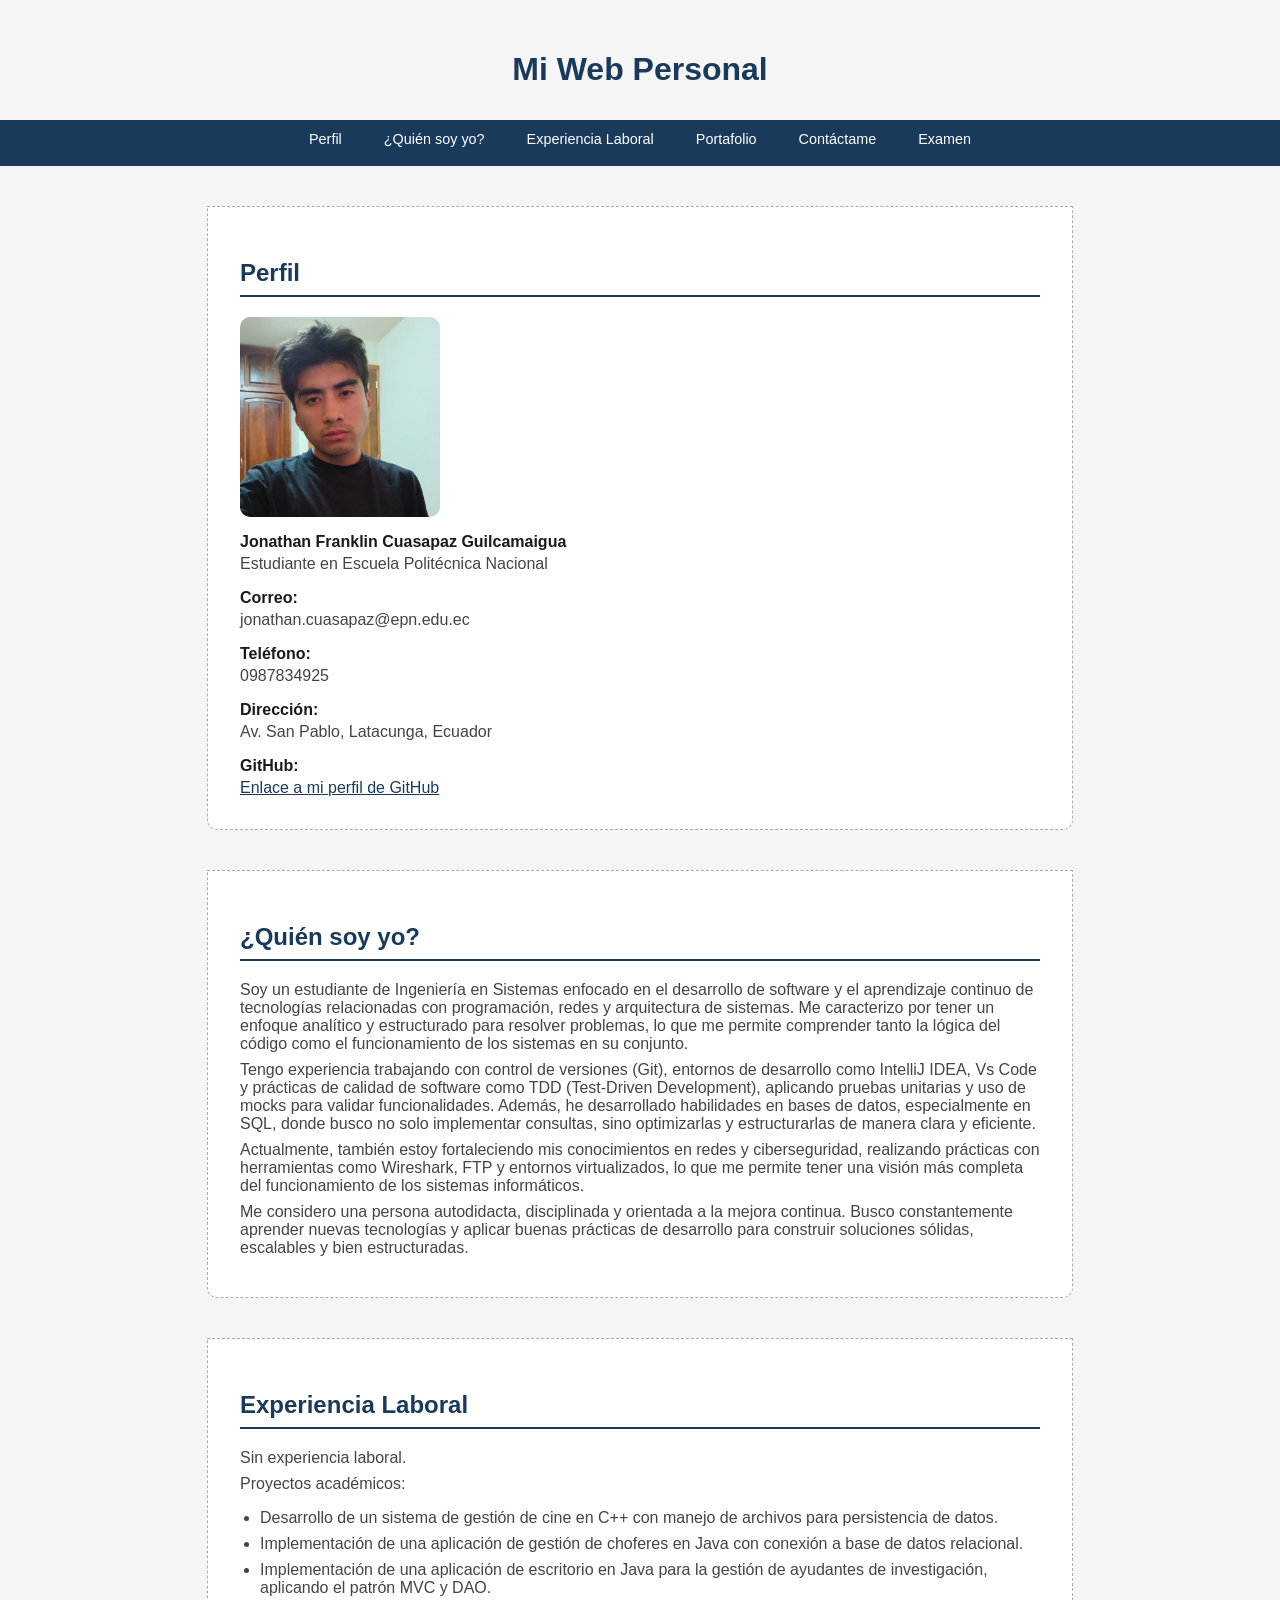
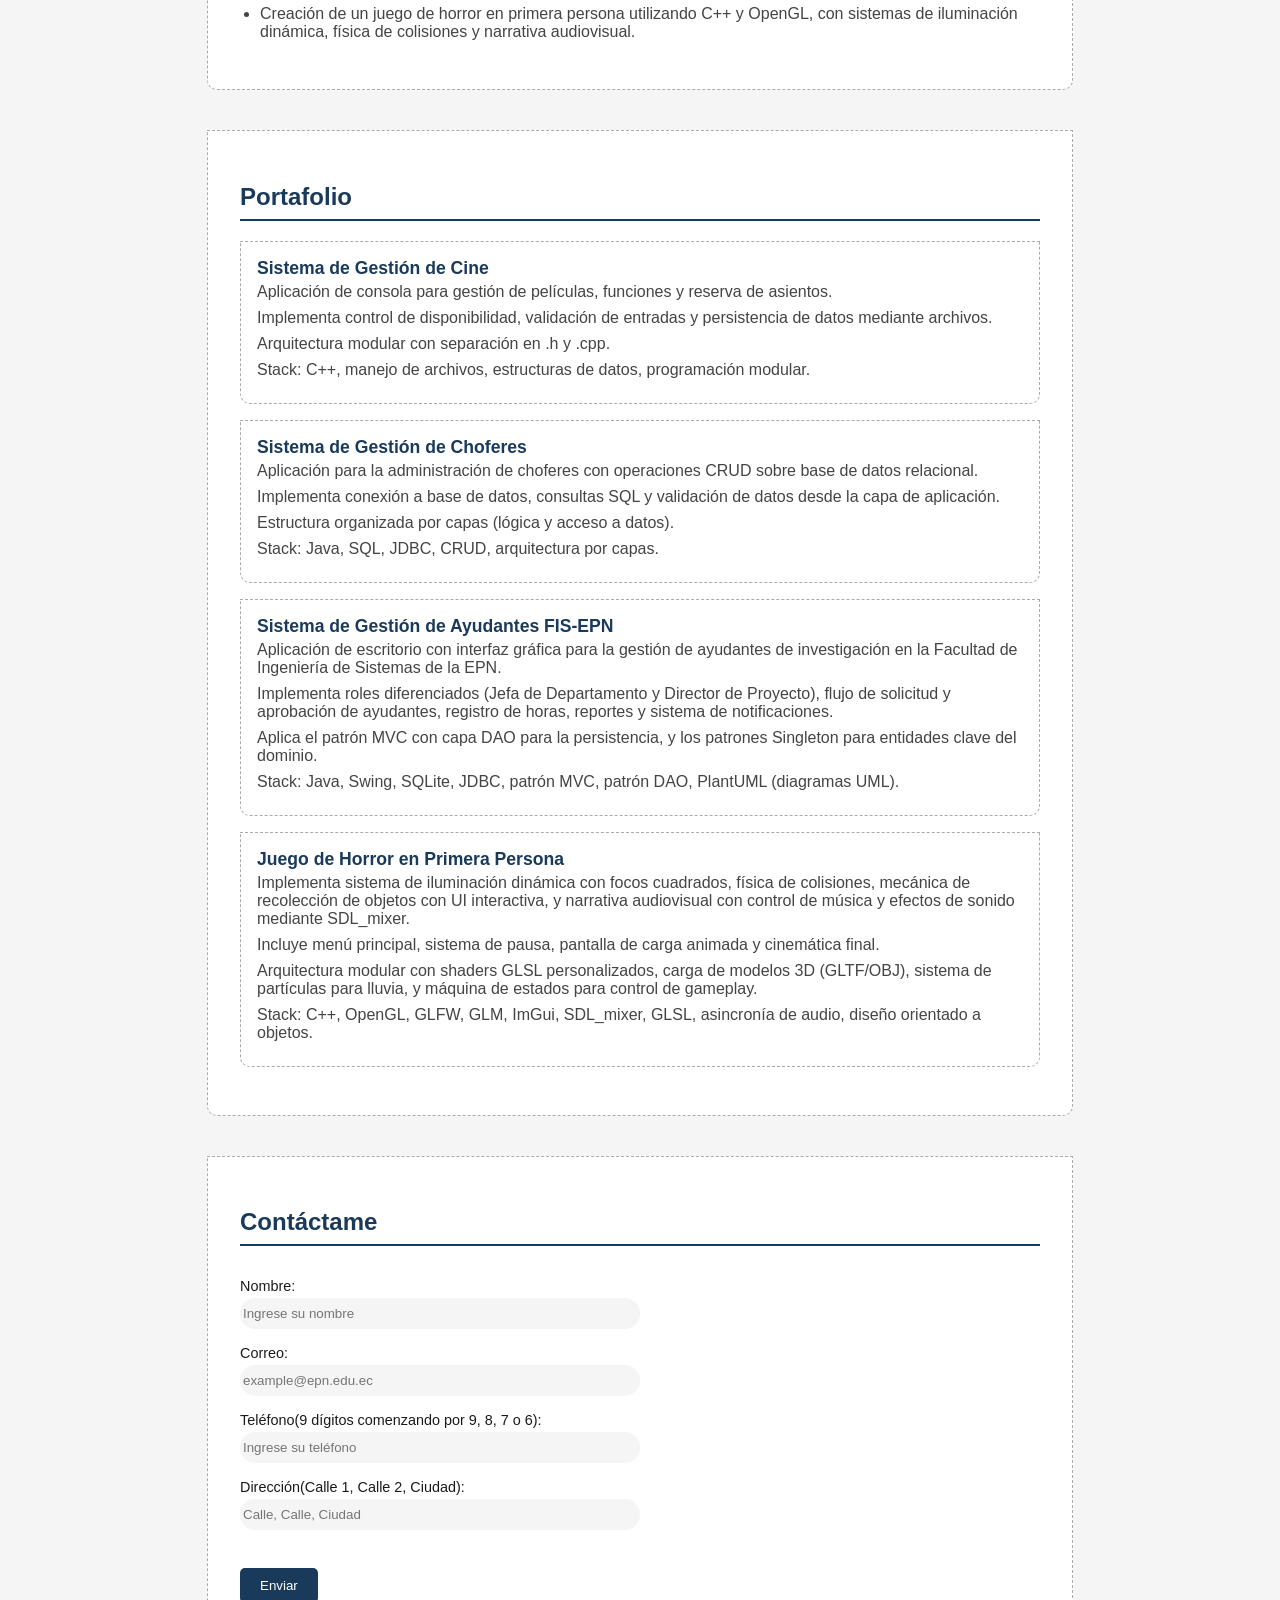
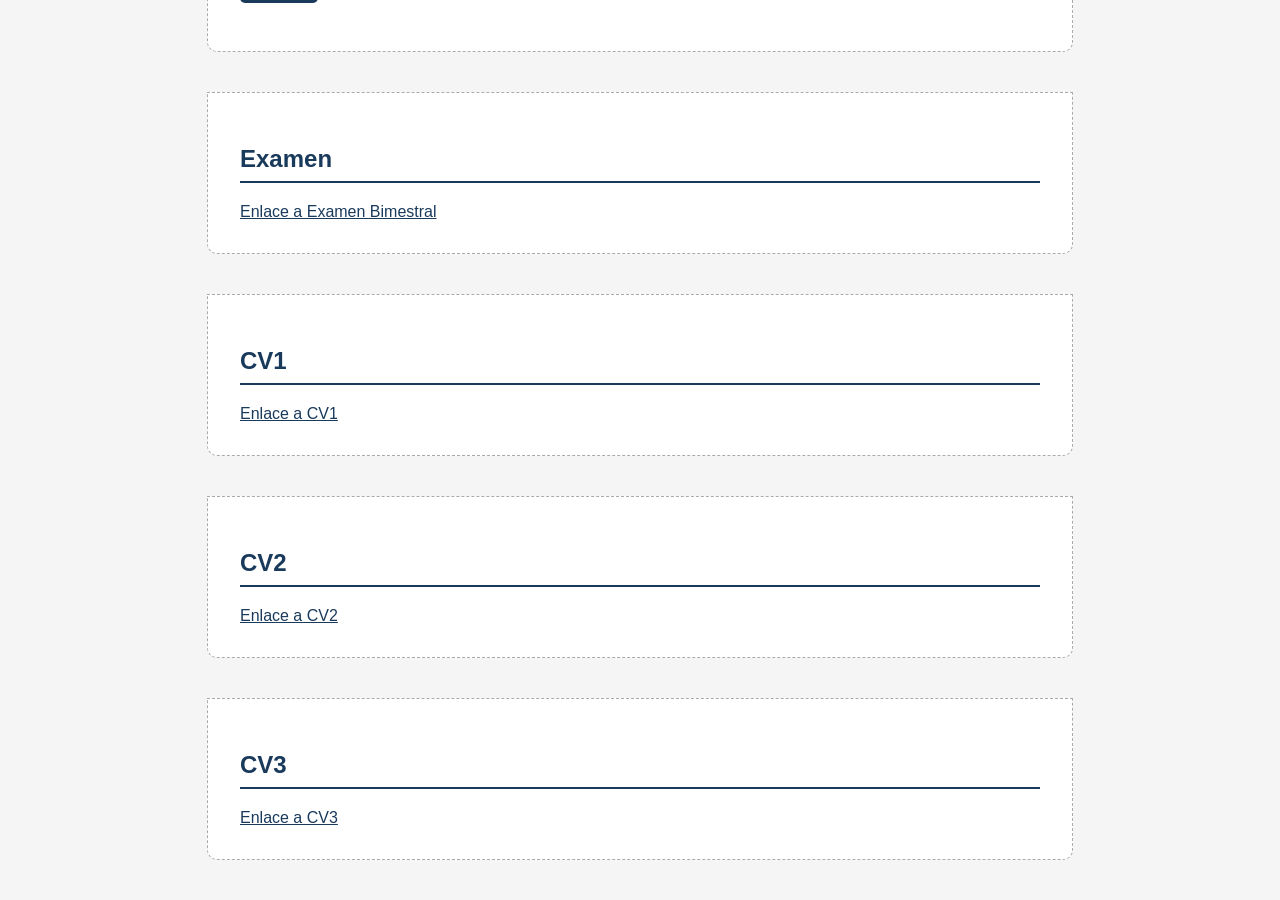
==== commit f2ce1a73: "Agrega 3 versiones de CV con IA" ====
--- a/index.html
+++ b/index.html
@@ -1,351 +1,147 @@
-<!doctype html>
-<html lang="es" data-theme="light">
+<!DOCTYPE html>
+<html lang="en">
+
 <head>
-  <meta charset="utf-8">
-  <meta name="viewport" content="width=device-width, initial-scale=1">
-  <meta name="color-scheme" content="light dark">
-  <meta name="description" content="Portafolio profesional de Jonathan Franklin Cuasapaz Guilcamaigua, estudiante de Ingeniería en Sistemas. Proyectos de software, bases de datos y desarrollo.">
-  <title>Jonathan Cuasapaz | Portafolio</title>
-  <style>
-    :root {
-      --bg: #f5f8fc; --surface: #ffffff; --surface-2: #edf4fb;
-      --text: #142238; --muted: #52647a; --line: #dce5ef;
-      --blue: #1459c7; --blue-2: #0c3d8c; --green: #16835b;
-      --green-soft: #e3f6ed; --shadow: 0 18px 48px rgba(20, 48, 82, .09);
-      --header: rgba(255,255,255,.88); --focus: #e69b00;
-    }
-    [data-theme="dark"] {
-      --bg: #0b1220; --surface: #121d2e; --surface-2: #1a2940;
-      --text: #f0f5fc; --muted: #b4c2d5; --line: #2b3c53;
-      --blue: #76aaff; --blue-2: #a9c9ff; --green: #5cdaa1;
-      --green-soft: #173b31; --shadow: 0 18px 48px rgba(0,0,0,.24);
-      --header: rgba(11,18,32,.9); --focus: #ffd166;
-    }
-    * { box-sizing: border-box; }
-    html { scroll-behavior: smooth; scroll-padding-top: 92px; }
-    body { margin: 0; font-family: Inter, ui-sans-serif, system-ui, -apple-system, "Segoe UI", sans-serif; background: var(--bg); color: var(--text); line-height: 1.7; font-size: 16px; }
-    a { color: var(--blue); text-underline-offset: 4px; }
-    a:hover { color: var(--green); }
-    a:focus-visible, button:focus-visible { outline: 3px solid var(--focus); outline-offset: 4px; }
-    button { font: inherit; }
-    .skip-link { position: absolute; left: 1rem; top: -5rem; z-index: 1000; background: var(--surface); color: var(--text); padding: .8rem 1rem; border-radius: .7rem; }
-    .skip-link:focus { top: 1rem; }
-    .top-progress { height: 3px; position: fixed; inset: 0 0 auto; z-index: 1001; background: transparent; }
-    .top-progress span { display: block; height: 100%; width: 0; background: linear-gradient(90deg, var(--blue), var(--green)); }
-    header { position: sticky; top: 3px; z-index: 100; background: var(--header); backdrop-filter: blur(16px); border-bottom: 1px solid var(--line); }
-    .nav-wrap { max-width: 1160px; margin: auto; padding: .8rem 1.25rem; display: flex; align-items: center; justify-content: space-between; gap: 1rem; }
-    .brand { color: var(--text); font-weight: 850; text-decoration: none; letter-spacing: -.04em; white-space: nowrap; }
-    .brand span { color: var(--green); }
-    nav { display: flex; align-items: center; justify-content: flex-end; flex-wrap: wrap; gap: .25rem; }
-    nav a { text-decoration: none; color: var(--muted); font-size: .91rem; font-weight: 650; padding: .5rem .65rem; border-radius: .6rem; }
-    nav a:hover, nav a[aria-current="location"] { color: var(--blue); background: var(--surface-2); }
-    .theme-btn { border: 1px solid var(--line); color: var(--text); background: var(--surface); border-radius: 999px; padding: .55rem .8rem; cursor: pointer; font-weight: 700; white-space: nowrap; }
-    main { overflow: hidden; }
-    .container { width: min(1080px, calc(100% - 2.5rem)); margin-inline: auto; }
-    .hero { padding: clamp(3.5rem, 8vw, 7rem) 0 4rem; position: relative; }
-    .hero::before { content:""; position:absolute; width: 340px; height:340px; border-radius:50%; background: radial-gradient(circle, rgba(20,89,199,.13), transparent 68%); right:-110px; top:20px; pointer-events:none; }
-    .hero-grid { display:grid; grid-template-columns: 1.35fr .75fr; gap: clamp(2rem, 6vw, 5rem); align-items:center; position:relative; }
-    .eyebrow { display:inline-flex; align-items:center; gap:.55rem; color:var(--green); background:var(--green-soft); border:1px solid color-mix(in srgb, var(--green) 22%, transparent); border-radius:999px; padding:.35rem .75rem; font-weight:800; font-size:.82rem; letter-spacing:.04em; text-transform:uppercase; }
-    .status-dot { width:8px; height:8px; border-radius:50%; background:var(--green); box-shadow:0 0 0 4px color-mix(in srgb, var(--green) 16%, transparent); }
-    h1 { font-size:clamp(2.55rem, 6vw, 4.7rem); line-height:1.04; letter-spacing:-.065em; margin:1.2rem 0 1rem; max-width:780px; }
-    h1 .accent { color:var(--blue); }
-    .hero-copy { color:var(--muted); font-size:clamp(1.05rem, 2vw, 1.2rem); max-width:650px; margin:0 0 1.6rem; }
-    .actions { display:flex; flex-wrap:wrap; gap:.8rem; }
-    .btn { display:inline-flex; justify-content:center; align-items:center; gap:.55rem; border-radius:.8rem; padding:.82rem 1.1rem; text-decoration:none; font-weight:800; border:1px solid transparent; transition:transform .18s ease, box-shadow .18s ease; }
-    .btn:hover { transform:translateY(-2px); }
-    .btn-primary { background:var(--blue); color:white; box-shadow:0 8px 20px color-mix(in srgb, var(--blue) 23%, transparent); }
-    [data-theme="dark"] .btn-primary { color:#081323; }
-    .btn-primary:hover { color:white; }
-    [data-theme="dark"] .btn-primary:hover { color:#081323; }
-    .btn-secondary { border-color:var(--line); background:var(--surface); color:var(--text); }
-    .profile-card { max-width:330px; justify-self:end; width:100%; background:var(--surface); border:1px solid var(--line); border-radius:1.6rem; padding:1rem; box-shadow:var(--shadow); transform:rotate(1.5deg); }
-    .profile-frame { overflow:hidden; border-radius:1.1rem; aspect-ratio:4/5; background:var(--surface-2); }
-    .profile-frame img { display:block; width:100%; height:100%; object-fit:cover; object-position:center 32%; }
-    .profile-caption { padding:.95rem .45rem .3rem; }
-    .profile-caption strong { display:block; font-size:1.04rem; }
-    .profile-caption span { color:var(--muted); font-size:.9rem; }
-    .quick-facts { display:flex; flex-wrap:wrap; gap:.65rem; margin-top:2rem; }
-    .fact { border:1px solid var(--line); background:var(--surface); border-radius:.75rem; padding:.65rem .85rem; color:var(--muted); font-size:.9rem; }
-    .fact strong { color:var(--text); }
-    section { padding:4.5rem 0; }
-    .section-head { max-width:720px; margin-bottom:2rem; }
-    .section-kicker { color:var(--green); text-transform:uppercase; letter-spacing:.13em; font-size:.78rem; font-weight:850; }
-    h2 { font-size:clamp(1.9rem, 4vw, 2.8rem); letter-spacing:-.045em; line-height:1.15; margin:.35rem 0 .7rem; }
-    .section-intro { color:var(--muted); margin:0; font-size:1.05rem; }
-    .about-grid { display:grid; grid-template-columns:1.15fr .85fr; gap:1.25rem; }
-    .panel { border:1px solid var(--line); border-radius:1.2rem; padding:1.5rem; background:var(--surface); }
-    .panel p { color:var(--muted); margin:.2rem 0 1rem; }
-    .panel p:last-child { margin-bottom:0; }
-    .strengths { display:grid; gap:.8rem; }
-    .strength { display:flex; gap:.8rem; align-items:flex-start; }
-    .icon-box { flex:0 0 2.4rem; height:2.4rem; display:grid; place-items:center; background:var(--surface-2); border-radius:.7rem; color:var(--green); font-size:1.1rem; font-weight:900; }
-    .strength strong { display:block; margin-bottom:.12rem; }
-    .strength span { display:block; color:var(--muted); font-size:.93rem; }
-    .skills-grid { display:grid; grid-template-columns:repeat(3,1fr); gap:1rem; }
-    .skill-card { background:var(--surface); border:1px solid var(--line); border-radius:1rem; padding:1.25rem; }
-    .skill-card h3 { margin:.1rem 0 .6rem; font-size:1.05rem; }
-    .skill-card p { color:var(--muted); margin:0 0 .9rem; font-size:.94rem; }
-    .tags { display:flex; flex-wrap:wrap; gap:.45rem; }
-    .tag { display:inline-block; background:var(--surface-2); color:var(--text); border-radius:.5rem; padding:.28rem .55rem; font-size:.81rem; font-weight:700; }
-    .projects { display:grid; grid-template-columns:repeat(2, minmax(0,1fr)); gap:1rem; }
-    .project { display:flex; flex-direction:column; background:var(--surface); border:1px solid var(--line); border-radius:1.15rem; padding:1.45rem; transition:transform .2s ease, box-shadow .2s ease, border-color .2s ease; }
-    .project:hover { transform:translateY(-4px); box-shadow:var(--shadow); border-color:color-mix(in srgb, var(--blue) 45%, var(--line)); }
-    .project-top { display:flex; align-items:center; justify-content:space-between; gap:1rem; margin-bottom:.8rem; }
-    .project-number { color:var(--green); font-size:.8rem; font-weight:900; letter-spacing:.1em; }
-    .project-symbol { display:grid; place-items:center; width:2.65rem; height:2.65rem; background:var(--surface-2); border-radius:.8rem; font-size:1.3rem; }
-    .project h3 { font-size:1.2rem; margin:0 0 .5rem; line-height:1.35; }
-    .project p { color:var(--muted); margin:0 0 .9rem; }
-    .project ul { color:var(--muted); padding-left:1.2rem; margin:.1rem 0 1.1rem; }
-    .project li { padding:.15rem 0; }
-    .project .tags { margin-top:auto; padding-top:.35rem; }
-    .experience-note { margin-top:1.2rem; padding:1rem 1.2rem; border-left:4px solid var(--green); background:var(--green-soft); color:var(--text); border-radius:0 .8rem .8rem 0; }
-    .timeline { display:grid; grid-template-columns:repeat(2,1fr); gap:1rem; }
-    .timeline-item { border:1px solid var(--line); background:var(--surface); border-radius:1rem; padding:1.3rem; }
-    .timeline-item h3 { margin:0 0 .45rem; }
-    .timeline-item p { color:var(--muted); margin:0; }
-    .contact-box { display:flex; justify-content:space-between; align-items:center; gap:2rem; border-radius:1.4rem; padding:clamp(1.5rem,4vw,2.5rem); background:linear-gradient(125deg, var(--surface), var(--surface-2)); border:1px solid var(--line); }
-    .contact-box p { color:var(--muted); max-width:590px; margin:.5rem 0 0; }
-    .contact-links { display:flex; flex-direction:column; gap:.65rem; min-width:230px; }
-    .contact-link { display:flex; align-items:center; gap:.7rem; text-decoration:none; font-weight:750; overflow-wrap:anywhere; }
-    footer { border-top:1px solid var(--line); padding:1.5rem 0 2rem; color:var(--muted); font-size:.9rem; }
-    .footer-inner { display:flex; justify-content:space-between; flex-wrap:wrap; gap:.8rem; }
-    .whatsapp { position:fixed; right:1.25rem; bottom:1.25rem; z-index:150; display:flex; align-items:center; gap:.6rem; background:#168653; color:#fff; text-decoration:none; font-weight:850; border-radius:999px; padding:.85rem 1.1rem; box-shadow:0 10px 28px rgba(0,0,0,.22); }
-    .whatsapp:hover { color:#fff; background:#106b41; transform:translateY(-2px); }
-    .wa-icon { width:1.35rem; height:1.35rem; display:inline-block; }
-    .toast { position:fixed; left:50%; bottom:1.3rem; transform:translate(-50%, 140%); opacity:0; background:var(--text); color:var(--bg); padding:.65rem 1rem; border-radius:.75rem; z-index:300; transition:transform .2s, opacity .2s; pointer-events:none; }
-    .toast.show { transform:translate(-50%,0); opacity:1; }
-    @media (prefers-reduced-motion:reduce) { *,*::before,*::after { scroll-behavior:auto !important; transition:none !important; animation:none !important; } }
-    @media (max-width:850px) { .nav-wrap { flex-wrap:wrap; } nav { order:3; width:100%; justify-content:flex-start; overflow-x:auto; flex-wrap:nowrap; padding-bottom:.1rem; } nav a { white-space:nowrap; } .hero-grid { grid-template-columns:1fr .65fr; gap:1.5rem; } .skills-grid { grid-template-columns:repeat(2,1fr); } }
-    @media (max-width:620px) { .container { width:min(100% - 1.5rem,1080px); } .nav-wrap { padding:.7rem .8rem; } .hero { padding-top:3rem; } .hero-grid,.about-grid,.projects,.timeline { grid-template-columns:1fr; } .profile-card { justify-self:start; max-width:260px; grid-row:1; transform:none; } .hero-copy { font-size:1.02rem; } section { padding:3.4rem 0; } .skills-grid { grid-template-columns:1fr; } .contact-box { align-items:stretch; flex-direction:column; } .contact-links { min-width:0; } .whatsapp { right:.8rem; bottom:.8rem; padding:.8rem; } .whatsapp .wa-label { display:none; } }
-  </style>
+    <meta charset="UTF-8">
+    <meta name="viewport" content="width=device-width, initial-scale=1.0">
+    <title>Web Personal</title>
+    <link rel="stylesheet" href="estilos.css">
 </head>
+
 <body>
-  <a class="skip-link" href="#contenido">Saltar al contenido principal</a>
-  <div class="top-progress" aria-hidden="true"><span id="reading-progress"></span></div>
-  <header>
-    <div class="nav-wrap">
-      <a class="brand" href="#inicio" aria-label="Jonathan Cuasapaz, ir al inicio">JC<span>.</span></a>
-      <nav aria-label="Navegación principal">
-        <a href="#sobre-mi">Sobre mí</a>
-        <a href="#habilidades">Habilidades</a>
-        <a href="#proyectos">Proyectos</a>
-        <a href="#experiencia">Experiencia</a>
-        <a href="#contacto">Contacto</a>
-      </nav>
-      <button class="theme-btn" id="theme-toggle" type="button" aria-label="Cambiar a modo oscuro" aria-pressed="false"><span id="theme-icon" aria-hidden="true">☾</span> <span id="theme-label">Modo oscuro</span></button>
-    </div>
-  </header>
+    <h1>Mi Web Personal</h1>
+    <nav>
+        <ul>
+            <li><a href="#perfil">Perfil</a></li>
+            <li><a href="#quien-soy">¿Quién soy yo?</a></li>
+            <li><a href="#experiencia-laboral">Experiencia Laboral</a></li>
+            <li><a href="#portafolio">Portafolio</a></li>
+            <li><a href="#contacto">Contáctame</a></li>
+            <li><a href="#examen">Examen</a></li>
+        </ul>
+    </nav>
 
-  <main id="contenido">
-    <section class="hero" id="inicio" aria-labelledby="hero-title">
-      <div class="container hero-grid">
-        <div>
-          <span class="eyebrow"><span class="status-dot" aria-hidden="true"></span> Portafolio personal</span>
-          <h1 id="hero-title">Hola, soy <span class="accent">Jonathan Cuasapaz.</span></h1>
-          <p class="hero-copy">Estudiante de Ingeniería en Sistemas en la Escuela Politécnica Nacional, interesado en el desarrollo de software, las bases de datos, la calidad y la seguridad de los sistemas.</p>
-          <div class="actions">
-            <a class="btn btn-primary" href="#proyectos">Explorar proyectos <span aria-hidden="true">↗</span></a>
-            <a class="btn btn-secondary" href="#contacto">Contactarme</a>
-          </div>
-          <div class="quick-facts" aria-label="Datos destacados">
-            <div class="fact"><strong>EPN</strong> · Formación</div>
-            <div class="fact"><strong>Java · C++</strong> · Desarrollo</div>
-            <div class="fact"><strong>SQL</strong> · Bases de datos</div>
-          </div>
-        </div>
-        <aside class="profile-card" aria-label="Foto de perfil">
-          <div class="profile-frame"><img src="[data-uri]" alt="Retrato de Jonathan Cuasapaz con traje negro y corbata, sobre fondo blanco" width="1024" height="1365"></div>
-          <div class="profile-caption"><strong>Jonathan Franklin Cuasapaz Guilcamaigua</strong><span>Estudiante de Ingeniería en Sistemas</span></div>
-        </aside>
-      </div>
+    <main id="perfil">
+        <h2>Perfil</h2>
+        <img src="img/FotoPerfil.jpg" alt="Foto de perfil">
+        <h3>Jonathan Franklin Cuasapaz Guilcamaigua</h3>
+        <p>Estudiante en Escuela Politécnica Nacional</p>
+        <h3>Correo:</h3>
+        <p>jonathan.cuasapaz@epn.edu.ec</p>
+        <h3>Teléfono:</h3>
+        <p>0987834925</p>
+        <h3>Dirección:</h3>
+        <p>Av. San Pablo, Latacunga, Ecuador</p>
+        <h3>GitHub:</h3>
+        <a href="https://github.com/Jonathanfcg18" target="_blank">Enlace a mi perfil de GitHub</a>
+    </main>
+
+    <section id="quien-soy">
+        <h2>¿Quién soy yo?</h2>
+        <p>Soy un estudiante de Ingeniería en Sistemas enfocado en el desarrollo de software y el
+            aprendizaje continuo de tecnologías relacionadas con programación, redes y arquitectura de sistemas. Me
+            caracterizo por tener un
+            enfoque analítico y estructurado para resolver problemas, lo que me permite comprender tanto la lógica del
+            código como el funcionamiento de los sistemas en su conjunto.</p>
+        <p>Tengo experiencia trabajando con control de versiones (Git), entornos de desarrollo como IntelliJ IDEA, Vs
+            Code y
+            prácticas de calidad de software como TDD (Test-Driven Development), aplicando pruebas unitarias y uso de
+            mocks para validar funcionalidades. Además, he desarrollado habilidades en bases de datos, especialmente en
+            SQL, donde busco no solo implementar consultas, sino optimizarlas y estructurarlas de manera clara y
+            eficiente.</p>
+        <p>Actualmente, también estoy fortaleciendo mis conocimientos en redes y ciberseguridad, realizando prácticas
+            con herramientas como Wireshark, FTP y entornos virtualizados, lo que me permite tener una visión más
+            completa del funcionamiento de los sistemas informáticos.</p>
+        <p>Me considero una persona autodidacta, disciplinada y orientada a la mejora continua. Busco constantemente
+            aprender nuevas tecnologías y aplicar buenas prácticas de desarrollo para construir soluciones sólidas,
+            escalables y bien estructuradas.</p>
     </section>
 
-    <section id="sobre-mi" aria-labelledby="about-title">
-      <div class="container">
-        <div class="section-head">
-          <span class="section-kicker">Perfil</span>
-          <h2 id="about-title">Sobre mí</h2>
-          <p class="section-intro">Me interesa entender cómo funcionan los sistemas y convertir esa comprensión en soluciones claras, mantenibles y bien estructuradas.</p>
-        </div>
-        <div class="about-grid">
-          <article class="panel">
-            <p>Soy estudiante de Ingeniería en Sistemas, enfocado en el desarrollo de software y el aprendizaje continuo de tecnologías relacionadas con programación, redes y arquitectura de sistemas. Me caracteriza un enfoque analítico y estructurado para resolver problemas, considerando tanto la lógica del código como el funcionamiento del sistema en su conjunto.</p>
-            <p>He trabajado con control de versiones mediante Git y entornos de desarrollo como IntelliJ IDEA y Visual Studio Code. También aplico prácticas de calidad como TDD (desarrollo guiado por pruebas), pruebas unitarias y mocks para validar funcionalidades.</p>
-            <p>Estoy fortaleciendo mis conocimientos en bases de datos, redes y ciberseguridad. Me considero autodidacta, disciplinado y orientado a la mejora continua, con interés en construir soluciones sólidas y escalables.</p>
-          </article>
-          <aside class="panel">
-            <h3 style="margin-top:0">Cómo trabajo</h3>
-            <div class="strengths">
-              <div class="strength"><div class="icon-box" aria-hidden="true">⌘</div><div><strong>Pensamiento analítico</strong><span>Descomposición de problemas y organización de la lógica.</span></div></div>
-              <div class="strength"><div class="icon-box" aria-hidden="true">✓</div><div><strong>Calidad de software</strong><span>Pruebas, validación y atención a los detalles.</span></div></div>
-              <div class="strength"><div class="icon-box" aria-hidden="true">↗</div><div><strong>Aprendizaje continuo</strong><span>Exploración de herramientas y buenas prácticas.</span></div></div>
-              <div class="strength"><div class="icon-box" aria-hidden="true">◎</div><div><strong>Trabajo estructurado</strong><span>Código organizado y separación de responsabilidades.</span></div></div>
-            </div>
-          </aside>
-        </div>
-      </div>
+    <section id="experiencia-laboral">
+        <h2>Experiencia Laboral</h2>
+        <p>Sin experiencia laboral.</p>
+        <p>Proyectos académicos:</p>
+        <ul>
+            <li>Desarrollo de un sistema de gestión de cine en C++ con manejo de archivos para persistencia de datos.</li>
+            <li>Implementación de una aplicación de gestión de choferes en Java con conexión a base de datos relacional.</li>
+            <li>Implementación de una aplicación de escritorio en Java para la gestión de ayudantes de investigación, aplicando el patrón MVC y DAO.</li>
+            <li>Creación de un juego de horror en primera persona utilizando C++ y OpenGL, con sistemas de iluminación dinámica, física de colisiones y narrativa audiovisual.</li>
+        </ul>
     </section>
 
-    <section id="habilidades" aria-labelledby="skills-title">
-      <div class="container">
-        <div class="section-head">
-          <span class="section-kicker">Tecnologías</span>
-          <h2 id="skills-title">Habilidades técnicas</h2>
-          <p class="section-intro">Herramientas y conceptos aplicados en proyectos académicos y prácticas de desarrollo.</p>
-        </div>
-        <div class="skills-grid">
-          <article class="skill-card"><h3>Lenguajes y desarrollo</h3><p>Programación orientada a objetos y construcción de aplicaciones.</p><div class="tags"><span class="tag">Java</span><span class="tag">C++</span><span class="tag">SQL</span></div></article>
-          <article class="skill-card"><h3>Bases de datos</h3><p>Persistencia, consultas y conexión desde aplicaciones.</p><div class="tags"><span class="tag">SQLite</span><span class="tag">JDBC</span><span class="tag">CRUD</span></div></article>
-          <article class="skill-card"><h3>Arquitectura</h3><p>Organización del código y separación de responsabilidades.</p><div class="tags"><span class="tag">MVC</span><span class="tag">DAO</span><span class="tag">Singleton</span></div></article>
-          <article class="skill-card"><h3>Calidad y colaboración</h3><p>Validación del comportamiento y trabajo con control de versiones.</p><div class="tags"><span class="tag">TDD</span><span class="tag">JUnit / mocks</span><span class="tag">Git</span></div></article>
-          <article class="skill-card"><h3>Herramientas</h3><p>Entornos utilizados para desarrollar y documentar proyectos.</p><div class="tags"><span class="tag">IntelliJ IDEA</span><span class="tag">VS Code</span><span class="tag">PlantUML</span></div></article>
-          <article class="skill-card"><h3>Gráficos y sistemas</h3><p>Experiencia académica en programación gráfica y conceptos de redes.</p><div class="tags"><span class="tag">OpenGL</span><span class="tag">GLSL</span><span class="tag">Wireshark</span></div></article>
-        </div>
-      </div>
+    <section id="portafolio">
+        <h2>Portafolio</h2>
+        <ul>
+            <li>
+                <h3>Sistema de Gestión de Cine</h3>
+                <p>Aplicación de consola para gestión de películas, funciones y reserva de asientos.</p>
+                <p>Implementa control de disponibilidad, validación de entradas y persistencia de datos mediante archivos.</p>
+                <p>Arquitectura modular con separación en .h y .cpp.</p>
+                <p>Stack: C++, manejo de archivos, estructuras de datos, programación modular.</p>
+            </li>
+            <li>
+                <h3>Sistema de Gestión de Choferes</h3>
+                <p>Aplicación para la administración de choferes con operaciones CRUD sobre base de datos relacional.</p>
+                <p>Implementa conexión a base de datos, consultas SQL y validación de datos desde la capa de aplicación.</p>
+                <p>Estructura organizada por capas (lógica y acceso a datos).</p>
+                <p>Stack: Java, SQL, JDBC, CRUD, arquitectura por capas.</p>
+            </li>
+            <li>
+                <h3>Sistema de Gestión de Ayudantes FIS-EPN</h3>
+                <p>Aplicación de escritorio con interfaz gráfica para la gestión de ayudantes de investigación en la 
+                    Facultad de Ingeniería de Sistemas de la EPN.</p>
+                <p>Implementa roles diferenciados (Jefa de Departamento y Director de Proyecto), flujo de solicitud 
+                    y aprobación de ayudantes, registro de horas, reportes y sistema de notificaciones.</p>
+                <p>Aplica el patrón MVC con capa DAO para la persistencia, y los patrones Singleton para entidades clave del dominio.</p>
+                <p>Stack: Java, Swing, SQLite, JDBC, patrón MVC, patrón DAO, PlantUML (diagramas UML).</p>
+            </li>
+            <li>
+                <h3>Juego de Horror en Primera Persona</h3>
+                <p>Implementa sistema de iluminación dinámica con focos cuadrados, física de colisiones, mecánica de recolección de 
+                    objetos con UI interactiva, y narrativa audiovisual con control de música y efectos de sonido mediante SDL_mixer.</p>
+                <p>Incluye menú principal, sistema de pausa, pantalla de carga animada y cinemática final.</p>
+                <p>Arquitectura modular con shaders GLSL personalizados, carga de modelos 3D (GLTF/OBJ), sistema de partículas para lluvia, 
+                    y máquina de estados para control de gameplay.</p>
+                <p>Stack: C++, OpenGL, GLFW, GLM, ImGui, SDL_mixer, GLSL, asincronía de audio, diseño orientado a objetos.</p>
+            </li>
+        </ul>
     </section>
 
-    <section id="proyectos" aria-labelledby="projects-title">
-      <div class="container">
-        <div class="section-head">
-          <span class="section-kicker">Trabajo académico</span>
-          <h2 id="projects-title">Proyectos destacados</h2>
-          <p class="section-intro">Una selección de aplicaciones y sistemas desarrollados durante mi formación. Cada tarjeta resume su objetivo, características y tecnologías.</p>
-        </div>
-        <div class="projects">
-          <article class="project">
-            <div class="project-top"><span class="project-number">PROYECTO 01</span><span class="project-symbol" aria-hidden="true">▤</span></div>
-            <h3>Sistema de Gestión de Cine</h3>
-            <p>Aplicación de consola para administrar películas, funciones y reservas de asientos.</p>
-            <ul><li>Control de disponibilidad y validación de entradas.</li><li>Persistencia de datos mediante archivos.</li><li>Separación modular en archivos de cabecera e implementación.</li></ul>
-            <div class="tags"><span class="tag">C++</span><span class="tag">Archivos</span><span class="tag">Estructuras de datos</span></div>
-          </article>
-          <article class="project">
-            <div class="project-top"><span class="project-number">PROYECTO 02</span><span class="project-symbol" aria-hidden="true">▦</span></div>
-            <h3>Sistema de Gestión de Choferes</h3>
-            <p>Aplicación para administrar información de choferes mediante operaciones CRUD.</p>
-            <ul><li>Conexión con una base de datos relacional.</li><li>Consultas SQL y validación desde la capa de aplicación.</li><li>Organización por capas para la lógica y el acceso a datos.</li></ul>
-            <div class="tags"><span class="tag">Java</span><span class="tag">SQL</span><span class="tag">JDBC</span><span class="tag">CRUD</span></div>
-          </article>
-          <article class="project">
-            <div class="project-top"><span class="project-number">PROYECTO 03</span><span class="project-symbol" aria-hidden="true">⌘</span></div>
-            <h3>Sistema de Gestión de Ayudantes FIS-EPN</h3>
-            <p>Aplicación de escritorio para gestionar ayudantes de investigación en la Facultad de Ingeniería de Sistemas de la EPN.</p>
-            <ul><li>Roles diferenciados, solicitudes y aprobaciones.</li><li>Registro de horas, reportes y notificaciones.</li><li>Persistencia y diseño con patrones de arquitectura.</li></ul>
-            <div class="tags"><span class="tag">Java Swing</span><span class="tag">SQLite</span><span class="tag">MVC</span><span class="tag">DAO</span><span class="tag">PlantUML</span></div>
-          </article>
-          <article class="project">
-            <div class="project-top"><span class="project-number">PROYECTO 04</span><span class="project-symbol" aria-hidden="true">◉</span></div>
-            <h3>Juego de Horror en Primera Persona</h3>
-            <p>Videojuego con exploración en primera persona y narrativa audiovisual.</p>
-            <ul><li>Iluminación dinámica, colisiones y recolección de objetos.</li><li>Menú, pausa, pantalla de carga y cinemática final.</li><li>Modelos 3D, shaders personalizados, lluvia y efectos de sonido.</li></ul>
-            <div class="tags"><span class="tag">C++</span><span class="tag">OpenGL</span><span class="tag">GLFW</span><span class="tag">GLM</span><span class="tag">GLSL</span><span class="tag">SDL_mixer</span></div>
-          </article>
-        </div>
-      </div>
+    <section id="contacto">
+        <h2>Contáctame</h2>
+        <form action="">
+            <label for="nombre">Nombre:</label>
+            <input type="text" id="nombre" name="nombre" placeholder="Ingrese su nombre" required>
+            <label for="email">Correo:</label>
+            <input type="email" name="email" pattern="[a-zA-Z0-9._%+-]+@epn\.edu\.ec" placeholder="example@epn.edu.ec"
+                required>
+            <label for="telefono">Teléfono(9 dígitos comenzando por 9, 8, 7 o 6):</label>
+            <input type="text" name="telefono" pattern="[9876][0-9]{8}" placeholder="Ingrese su teléfono" required>
+            <label for="direccion">Dirección(Calle 1, Calle 2, Ciudad):</label>
+            <input type="text" name="direccion"
+                pattern="[a-zA-Z0-9áéíóúÁÉÍÓÚ\.\-\s]+,\s[a-zA-Z0-9áéíóúÁÉÍÓÚ\.\-\s]+,\s[a-zA-ZáéíóúÁÉÍÓÚ\s]+"
+                placeholder="Calle, Calle, Ciudad" required>
+            <br>
+            <input type="submit" value="Enviar">
+        </form>
     </section>
 
-    <section id="experiencia" aria-labelledby="experience-title">
-      <div class="container">
-        <div class="section-head">
-          <span class="section-kicker">Formación y experiencia</span>
-          <h2 id="experience-title">Mi recorrido</h2>
-          <p class="section-intro">Actualmente enfocado en mi formación universitaria y en ampliar mi experiencia mediante proyectos prácticos.</p>
-        </div>
-        <div class="timeline">
-          <article class="timeline-item"><h3>Ingeniería en Sistemas</h3><p><strong>Escuela Politécnica Nacional</strong></p><p>Formación en programación, bases de datos, arquitectura de sistemas y desarrollo de software.</p></article>
-          <article class="timeline-item"><h3>Experiencia laboral</h3><p>Actualmente no registro experiencia laboral formal. Mis proyectos académicos me han permitido aplicar conceptos de desarrollo, persistencia, arquitectura y calidad de software.</p></article>
-        </div>
-        <div class="experience-note"><strong>Enfoque actual:</strong> seguir desarrollando habilidades técnicas, aprender nuevas tecnologías y aplicar buenas prácticas en soluciones de software.</div>
-      </div>
+    <section id="examen">
+        <h2>Examen</h2>
+        <a href="examen.html" target="_blank">Enlace a Examen Bimestral</a>
     </section>
+    <section id="CV1">
+        <h2>CV1</h2>
+        <a href="jonathancuasapazv1.html" target="_blank">Enlace a CV1</a>
+    </section>
+    <section id="CV2">
+        <h2>CV2</h2>
+        <a href="jonathancuasapazv2.html" target="_blank">Enlace a CV2</a>
+    </section>
+    <section id="CV3">
+        <h2>CV3</h2>
+        <a href="jonathancuasapazv3.html" target="_blank">Enlace a CV3</a>
+    </section>
+</body>
 
-    <section id="contacto" aria-labelledby="contact-title">
-      <div class="container">
-        <div class="section-head">
-          <span class="section-kicker">Hablemos</span>
-          <h2 id="contact-title">Contacto</h2>
-          <p class="section-intro">¿Tienes una propuesta, una idea o quieres conversar sobre tecnología? Puedes escribirme directamente.</p>
-        </div>
-        <div class="contact-box">
-          <div><h3 style="margin:.1rem 0">Jonathan Franklin Cuasapaz Guilcamaigua</h3><p>Estoy abierto a conectar, intercambiar ideas y conocer oportunidades relacionadas con el desarrollo de software.</p></div>
-          <div class="contact-links">
-            <a class="contact-link" href="mailto:jonathan.cuasapaz@epn.edu.ec"><span aria-hidden="true">✉</span> jonathan.cuasapaz@epn.edu.ec</a>
-            <a class="contact-link" href="tel:+59398783925"><span aria-hidden="true">☎</span> 098 783 925</a>
-            <a class="contact-link" href="https://github.com/jonathanfcg18" target="_blank" rel="noopener noreferrer"><span aria-hidden="true">⌘</span> GitHub · jonathanfcg18 ↗</a>
-            <span class="contact-link"><span aria-hidden="true">⌖</span> Latacunga, Ecuador</span>
-          </div>
-        </div>
-      </div>
-    </section>
-  </main>
-
-  <footer><div class="container footer-inner"><span>© <span id="year"></span> Jonathan Cuasapaz</span><span>Diseñado con enfoque en claridad, accesibilidad y facilidad de uso.</span></div></footer>
-
-  <a class="whatsapp" href="https://wa.me/59398783925" target="_blank" rel="noopener noreferrer" aria-label="Contactar a Jonathan por WhatsApp; se abre en una pestaña nueva">
-    <svg class="wa-icon" viewBox="0 0 24 24" fill="currentColor" aria-hidden="true"><path d="M20.52 3.48A11.8 11.8 0 0 0 12.1 0C5.56 0 .24 5.32.24 11.86c0 2.09.55 4.13 1.6 5.93L.14 24l6.37-1.67a11.9 11.9 0 0 0 5.59 1.42h.01c6.54 0 11.86-5.32 11.86-11.86a11.8 11.8 0 0 0-3.45-8.41ZM12.1 21.73a9.85 9.85 0 0 1-5.02-1.37l-.36-.21-3.78.99 1.01-3.69-.23-.38a9.82 9.82 0 0 1-1.51-5.21c0-5.45 4.44-9.89 9.9-9.89a9.82 9.82 0 0 1 7 2.9 9.82 9.82 0 0 1 2.9 7c0 5.46-4.44 9.9-9.9 9.9Zm5.43-7.41c-.3-.15-1.77-.87-2.04-.97-.27-.1-.47-.15-.67.15-.2.3-.77.97-.95 1.17-.17.2-.35.22-.65.07-.3-.15-1.26-.46-2.4-1.47-.89-.79-1.49-1.77-1.66-2.07-.18-.3-.02-.46.13-.61.13-.13.3-.35.45-.52.15-.17.2-.3.3-.5.1-.2.05-.37-.03-.52-.07-.15-.67-1.62-.92-2.22-.24-.58-.49-.5-.67-.51h-.57c-.2 0-.52.07-.79.37-.27.3-1.04 1.02-1.04 2.49s1.07 2.89 1.22 3.09c.15.2 2.1 3.21 5.08 4.5.71.31 1.27.49 1.7.63.71.23 1.36.2 1.87.12.57-.08 1.77-.72 2.02-1.42.25-.7.25-1.3.17-1.42-.07-.12-.27-.2-.57-.35Z"/></svg>
-    <span class="wa-label">Escríbeme por WhatsApp</span>
-  </a>
-  <div class="toast" id="theme-status" role="status" aria-live="polite"></div>
-
-  <script>
-    (() => {
-      const root = document.documentElement;
-      const toggle = document.getElementById('theme-toggle');
-      const label = document.getElementById('theme-label');
-      const icon = document.getElementById('theme-icon');
-      const status = document.getElementById('theme-status');
-      const progress = document.getElementById('reading-progress');
-
-      function setTheme(theme, announce = false) {
-        root.dataset.theme = theme;
-        const dark = theme === 'dark';
-        toggle.setAttribute('aria-pressed', String(dark));
-        toggle.setAttribute('aria-label', dark ? 'Cambiar a modo claro' : 'Cambiar a modo oscuro');
-        label.textContent = dark ? 'Modo claro' : 'Modo oscuro';
-        icon.textContent = dark ? '☀' : '☾';
-        try { localStorage.setItem('portfolio-theme', theme); } catch (_) {}
-        if (announce) {
-          status.textContent = dark ? 'Modo oscuro activado' : 'Modo claro activado';
-          status.classList.add('show');
-          window.setTimeout(() => status.classList.remove('show'), 1800);
-        }
-      }
-
-      let initialTheme = 'light';
-      try {
-        const saved = localStorage.getItem('portfolio-theme');
-        if (saved === 'light' || saved === 'dark') initialTheme = saved;
-        else if (window.matchMedia && window.matchMedia('(prefers-color-scheme: dark)').matches) initialTheme = 'dark';
-      } catch (_) {}
-      setTheme(initialTheme);
-      toggle.addEventListener('click', () => setTheme(root.dataset.theme === 'dark' ? 'light' : 'dark', true));
-      document.getElementById('year').textContent = new Date().getFullYear();
-
-      function updateProgress() {
-        const max = document.documentElement.scrollHeight - window.innerHeight;
-        const percent = max > 0 ? Math.min(100, (window.scrollY / max) * 100) : 0;
-        progress.style.width = percent + '%';
-      }
-      window.addEventListener('scroll', updateProgress, { passive: true });
-      window.addEventListener('resize', updateProgress);
-      updateProgress();
-
-      const navLinks = [...document.querySelectorAll('nav a')];
-      const sections = navLinks.map(link => document.querySelector(link.getAttribute('href'))).filter(Boolean);
-      if ('IntersectionObserver' in window) {
-        const observer = new IntersectionObserver(entries => {
-          entries.forEach(entry => {
-            if (entry.isIntersecting) {
-              navLinks.forEach(link => {
-                if (link.getAttribute('href') === '#' + entry.target.id) link.setAttribute('aria-current', 'location');
-                else link.removeAttribute('aria-current');
-              });
-            }
-          });
-        }, { rootMargin: '-25% 0px -65% 0px', threshold: 0 });
-        sections.forEach(section => observer.observe(section));
-      }
-    })();
-  </script>
-</body>
-</html>
+</html>
--- a/estilos.css
+++ b/estilos.css
@@ -0,0 +1,145 @@
+body {
+    margin: 0px;
+    font-family: Arial, Helvetica, sans-serif;
+    background-color: #F5F5F5;
+    color: #1A1A1A;
+}
+
+h1 {
+    text-align: center;
+    padding: 30px 20px 10px;
+    font-size: 2rem;
+    color: #1A3A5C;
+}
+
+nav {
+    background-color: #1A3A5C;
+    padding: 10px 20px;
+    position: sticky;
+    top: 0;
+}
+
+nav ul {
+    list-style: none;
+    margin: 0;
+    padding: 0;
+    display: flex;
+    justify-content: center;
+    gap: 10px;
+    flex-wrap: wrap;
+}
+
+nav ul li a {
+    color: #FFFFFF;
+    text-decoration: none;
+    padding: 8px 16px;
+    border-radius: 5px;
+    font-size: 0.9rem;
+}
+
+nav ul li a:hover {
+    background-color: #122840;
+}
+
+main, section {
+    max-width: 800px;
+    margin: 40px auto;
+    background-color: #FFFFFF;
+    border: 1px dashed #AAA;
+    border-radius: 0px 0px 10px 10px;
+    padding: 32px;
+}
+
+h2 {
+    color: #1A3A5C;
+    border-bottom: 2px solid #1A3A5C;
+    padding-bottom: 8px;
+    margin-bottom: 20px;
+}
+
+h3 {
+    color: #1A1A1A;
+    margin-top: 16px;
+    margin-bottom: 4px;
+    font-size: 1rem;
+}
+
+p {
+    margin: 4px 0px 8px;
+    color: #444444;
+}
+
+a {
+    color: #1A3A5C;
+}
+
+img {
+    border-radius: 10px;
+    display: block;
+    margin: 10px 0px;
+    width: 200px;
+    height: 200px;
+}
+
+ul {
+    padding-left: 20px;
+}
+
+ul li {
+    margin-bottom: 8px;
+    color: #444444;
+}
+
+#portafolio ul {
+    list-style: none;
+    padding: 0;
+}
+
+#portafolio ul li {
+    border: 1px dashed #AAA;
+    border-radius: 0px 0px 10px 10px;
+    padding: 16px;
+    margin-bottom: 16px;
+}
+
+#portafolio ul li h3 {
+    color: #1A3A5C;
+    font-size: 1.1rem;
+    margin-top: 0;
+}
+
+form {
+    display: flex;
+    flex-direction: column;
+    max-width: 400px;
+}
+
+label {
+    font-size: 0.9rem;
+    margin-top: 12px;
+    margin-bottom: 4px;
+    color: #1A1A1A;
+}
+
+input[type=text], input[type=email] {
+    padding: 8px 3px;
+    border: none;
+    border-radius: 15px;
+    background-color: #F5F5F5;
+    margin-bottom: 4px;
+}
+
+input[type=submit] {
+    background-color: #1A3A5C;
+    color: #FFFFFF;
+    border: none;
+    border-radius: 5px;
+    padding: 10px 20px;
+    margin: 16px 0px;
+    cursor: pointer;
+    width: fit-content;
+}
+
+input[type=submit]:hover {
+    background-color: #122840;
+}
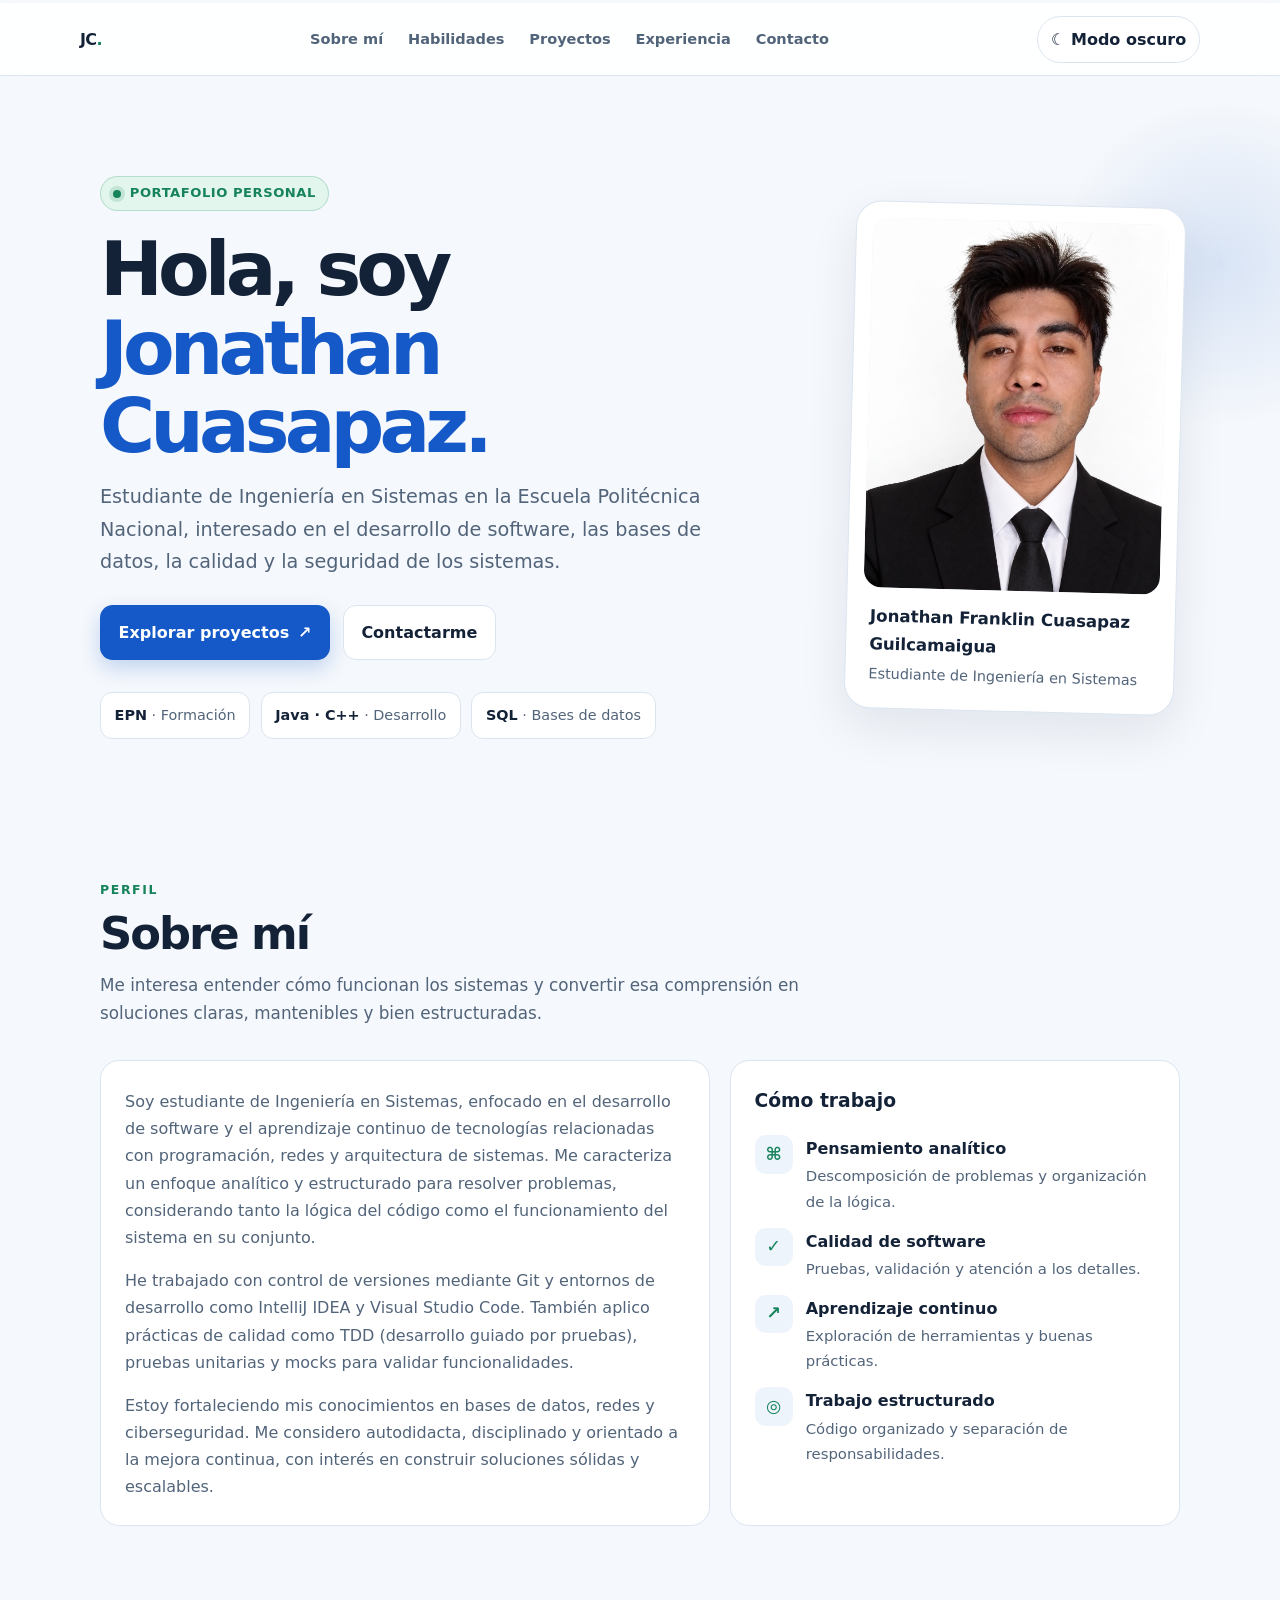
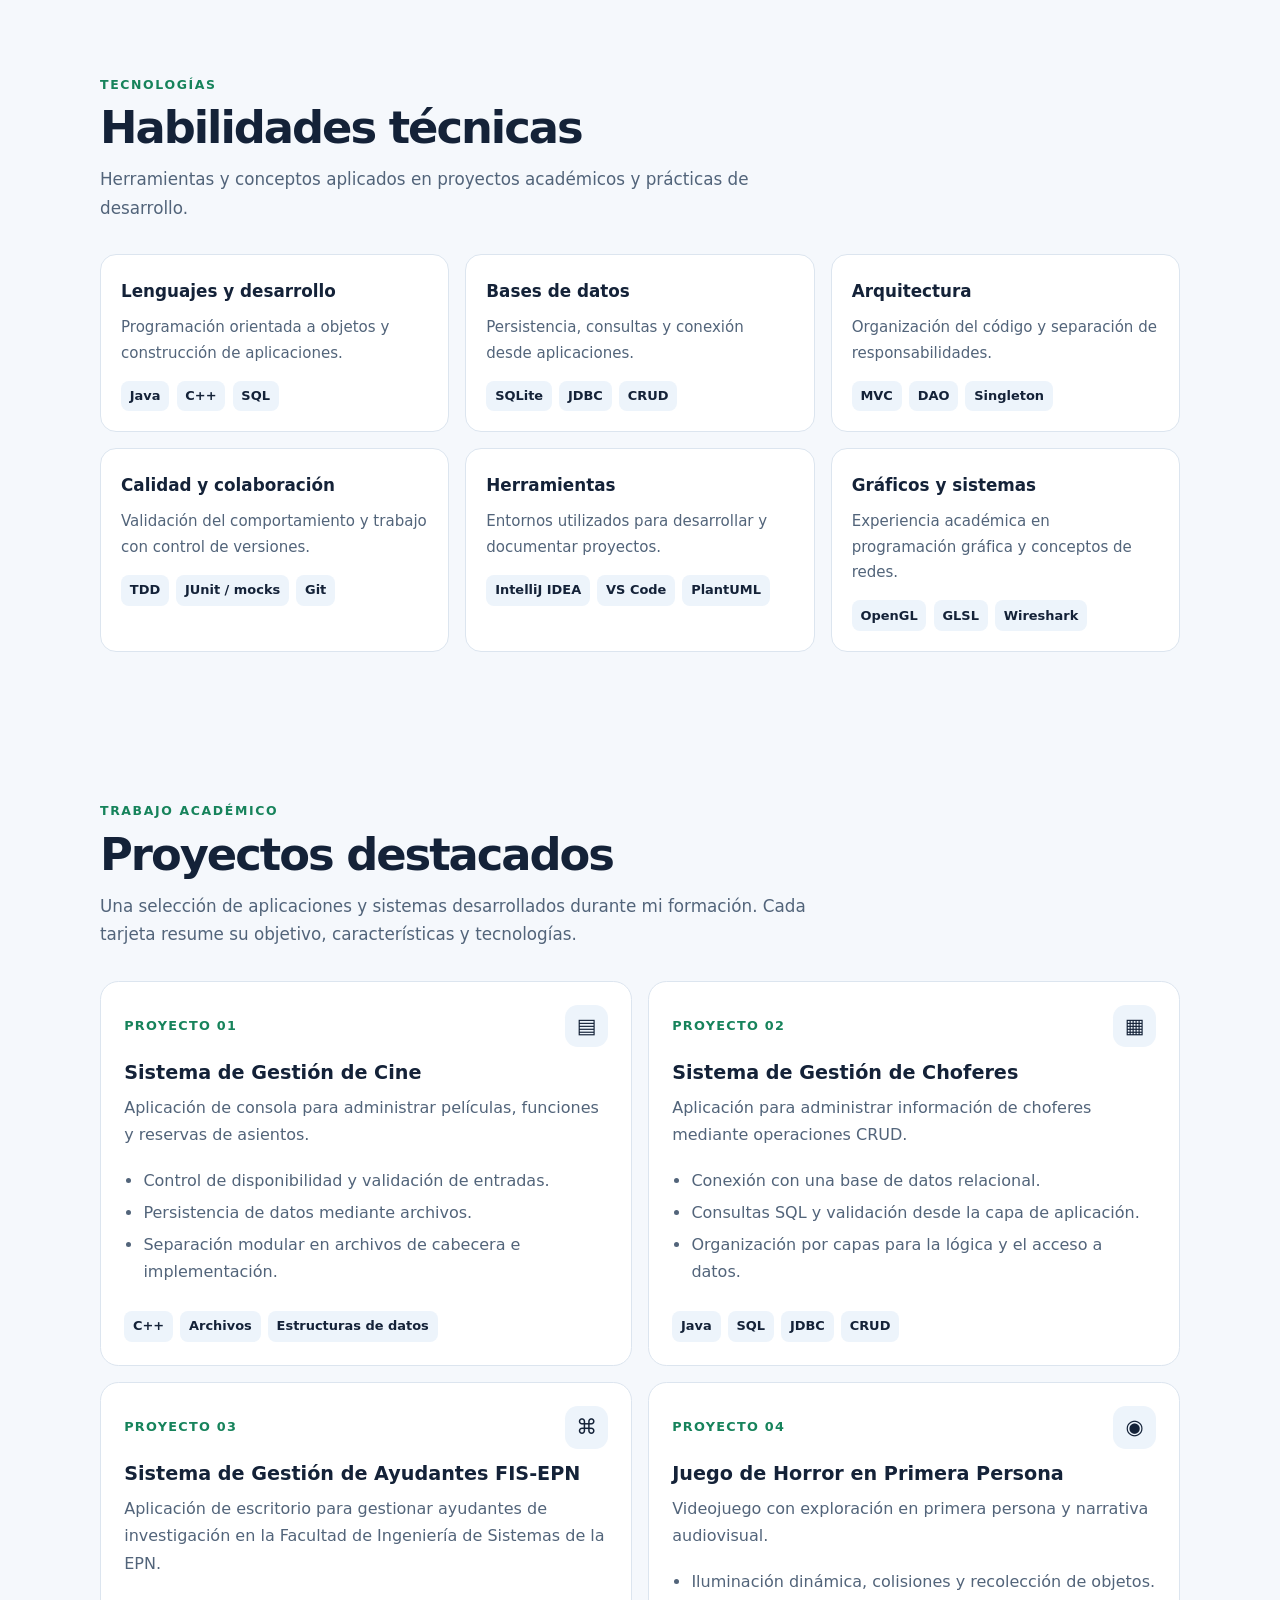
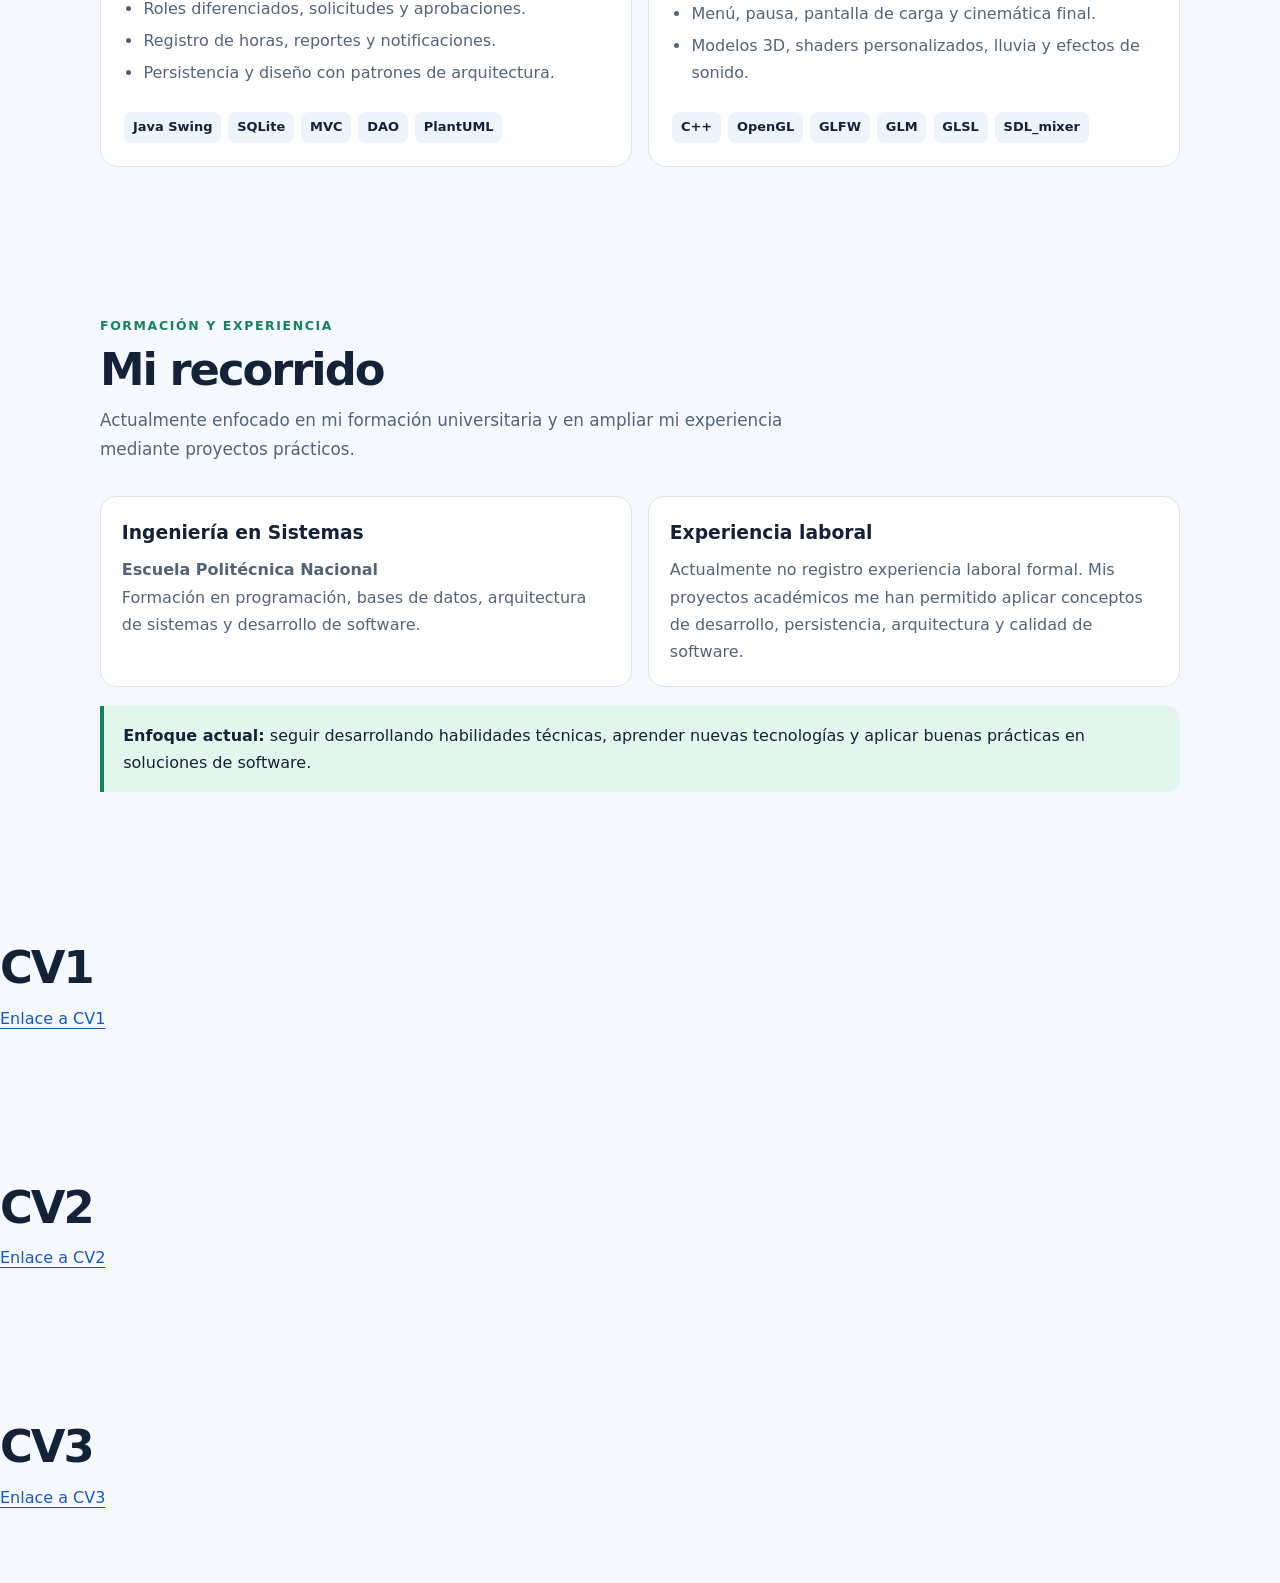
==== commit d905a7c4: "Resolver conflicto al integrar cambios remotos" ====
--- a/index.html
+++ b/index.html
@@ -1,134 +1,262 @@
-<!DOCTYPE html>
-<html lang="en">
-
+<!doctype html>
+<html lang="es" data-theme="light">
 <head>
-    <meta charset="UTF-8">
-    <meta name="viewport" content="width=device-width, initial-scale=1.0">
-    <title>Web Personal</title>
-    <link rel="stylesheet" href="estilos.css">
+  <meta charset="utf-8">
+  <meta name="viewport" content="width=device-width, initial-scale=1">
+  <meta name="color-scheme" content="light dark">
+  <meta name="description" content="Portafolio profesional de Jonathan Franklin Cuasapaz Guilcamaigua, estudiante de Ingeniería en Sistemas. Proyectos de software, bases de datos y desarrollo.">
+  <title>Jonathan Cuasapaz | Portafolio</title>
+  <style>
+    :root {
+      --bg: #f5f8fc; --surface: #ffffff; --surface-2: #edf4fb;
+      --text: #142238; --muted: #52647a; --line: #dce5ef;
+      --blue: #1459c7; --blue-2: #0c3d8c; --green: #16835b;
+      --green-soft: #e3f6ed; --shadow: 0 18px 48px rgba(20, 48, 82, .09);
+      --header: rgba(255,255,255,.88); --focus: #e69b00;
+    }
+    [data-theme="dark"] {
+      --bg: #0b1220; --surface: #121d2e; --surface-2: #1a2940;
+      --text: #f0f5fc; --muted: #b4c2d5; --line: #2b3c53;
+      --blue: #76aaff; --blue-2: #a9c9ff; --green: #5cdaa1;
+      --green-soft: #173b31; --shadow: 0 18px 48px rgba(0,0,0,.24);
+      --header: rgba(11,18,32,.9); --focus: #ffd166;
+    }
+    * { box-sizing: border-box; }
+    html { scroll-behavior: smooth; scroll-padding-top: 92px; }
+    body { margin: 0; font-family: Inter, ui-sans-serif, system-ui, -apple-system, "Segoe UI", sans-serif; background: var(--bg); color: var(--text); line-height: 1.7; font-size: 16px; }
+    a { color: var(--blue); text-underline-offset: 4px; }
+    a:hover { color: var(--green); }
+    a:focus-visible, button:focus-visible { outline: 3px solid var(--focus); outline-offset: 4px; }
+    button { font: inherit; }
+    .skip-link { position: absolute; left: 1rem; top: -5rem; z-index: 1000; background: var(--surface); color: var(--text); padding: .8rem 1rem; border-radius: .7rem; }
+    .skip-link:focus { top: 1rem; }
+    .top-progress { height: 3px; position: fixed; inset: 0 0 auto; z-index: 1001; background: transparent; }
+    .top-progress span { display: block; height: 100%; width: 0; background: linear-gradient(90deg, var(--blue), var(--green)); }
+    header { position: sticky; top: 3px; z-index: 100; background: var(--header); backdrop-filter: blur(16px); border-bottom: 1px solid var(--line); }
+    .nav-wrap { max-width: 1160px; margin: auto; padding: .8rem 1.25rem; display: flex; align-items: center; justify-content: space-between; gap: 1rem; }
+    .brand { color: var(--text); font-weight: 850; text-decoration: none; letter-spacing: -.04em; white-space: nowrap; }
+    .brand span { color: var(--green); }
+    nav { display: flex; align-items: center; justify-content: flex-end; flex-wrap: wrap; gap: .25rem; }
+    nav a { text-decoration: none; color: var(--muted); font-size: .91rem; font-weight: 650; padding: .5rem .65rem; border-radius: .6rem; }
+    nav a:hover, nav a[aria-current="location"] { color: var(--blue); background: var(--surface-2); }
+    .theme-btn { border: 1px solid var(--line); color: var(--text); background: var(--surface); border-radius: 999px; padding: .55rem .8rem; cursor: pointer; font-weight: 700; white-space: nowrap; }
+    main { overflow: hidden; }
+    .container { width: min(1080px, calc(100% - 2.5rem)); margin-inline: auto; }
+    .hero { padding: clamp(3.5rem, 8vw, 7rem) 0 4rem; position: relative; }
+    .hero::before { content:""; position:absolute; width: 340px; height:340px; border-radius:50%; background: radial-gradient(circle, rgba(20,89,199,.13), transparent 68%); right:-110px; top:20px; pointer-events:none; }
+    .hero-grid { display:grid; grid-template-columns: 1.35fr .75fr; gap: clamp(2rem, 6vw, 5rem); align-items:center; position:relative; }
+    .eyebrow { display:inline-flex; align-items:center; gap:.55rem; color:var(--green); background:var(--green-soft); border:1px solid color-mix(in srgb, var(--green) 22%, transparent); border-radius:999px; padding:.35rem .75rem; font-weight:800; font-size:.82rem; letter-spacing:.04em; text-transform:uppercase; }
+    .status-dot { width:8px; height:8px; border-radius:50%; background:var(--green); box-shadow:0 0 0 4px color-mix(in srgb, var(--green) 16%, transparent); }
+    h1 { font-size:clamp(2.55rem, 6vw, 4.7rem); line-height:1.04; letter-spacing:-.065em; margin:1.2rem 0 1rem; max-width:780px; }
+    h1 .accent { color:var(--blue); }
+    .hero-copy { color:var(--muted); font-size:clamp(1.05rem, 2vw, 1.2rem); max-width:650px; margin:0 0 1.6rem; }
+    .actions { display:flex; flex-wrap:wrap; gap:.8rem; }
+    .btn { display:inline-flex; justify-content:center; align-items:center; gap:.55rem; border-radius:.8rem; padding:.82rem 1.1rem; text-decoration:none; font-weight:800; border:1px solid transparent; transition:transform .18s ease, box-shadow .18s ease; }
+    .btn:hover { transform:translateY(-2px); }
+    .btn-primary { background:var(--blue); color:white; box-shadow:0 8px 20px color-mix(in srgb, var(--blue) 23%, transparent); }
+    [data-theme="dark"] .btn-primary { color:#081323; }
+    .btn-primary:hover { color:white; }
+    [data-theme="dark"] .btn-primary:hover { color:#081323; }
+    .btn-secondary { border-color:var(--line); background:var(--surface); color:var(--text); }
+    .profile-card { max-width:330px; justify-self:end; width:100%; background:var(--surface); border:1px solid var(--line); border-radius:1.6rem; padding:1rem; box-shadow:var(--shadow); transform:rotate(1.5deg); }
+    .profile-frame { overflow:hidden; border-radius:1.1rem; aspect-ratio:4/5; background:var(--surface-2); }
+    .profile-frame img { display:block; width:100%; height:100%; object-fit:cover; object-position:center 32%; }
+    .profile-caption { padding:.95rem .45rem .3rem; }
+    .profile-caption strong { display:block; font-size:1.04rem; }
+    .profile-caption span { color:var(--muted); font-size:.9rem; }
+    .quick-facts { display:flex; flex-wrap:wrap; gap:.65rem; margin-top:2rem; }
+    .fact { border:1px solid var(--line); background:var(--surface); border-radius:.75rem; padding:.65rem .85rem; color:var(--muted); font-size:.9rem; }
+    .fact strong { color:var(--text); }
+    section { padding:4.5rem 0; }
+    .section-head { max-width:720px; margin-bottom:2rem; }
+    .section-kicker { color:var(--green); text-transform:uppercase; letter-spacing:.13em; font-size:.78rem; font-weight:850; }
+    h2 { font-size:clamp(1.9rem, 4vw, 2.8rem); letter-spacing:-.045em; line-height:1.15; margin:.35rem 0 .7rem; }
+    .section-intro { color:var(--muted); margin:0; font-size:1.05rem; }
+    .about-grid { display:grid; grid-template-columns:1.15fr .85fr; gap:1.25rem; }
+    .panel { border:1px solid var(--line); border-radius:1.2rem; padding:1.5rem; background:var(--surface); }
+    .panel p { color:var(--muted); margin:.2rem 0 1rem; }
+    .panel p:last-child { margin-bottom:0; }
+    .strengths { display:grid; gap:.8rem; }
+    .strength { display:flex; gap:.8rem; align-items:flex-start; }
+    .icon-box { flex:0 0 2.4rem; height:2.4rem; display:grid; place-items:center; background:var(--surface-2); border-radius:.7rem; color:var(--green); font-size:1.1rem; font-weight:900; }
+    .strength strong { display:block; margin-bottom:.12rem; }
+    .strength span { display:block; color:var(--muted); font-size:.93rem; }
+    .skills-grid { display:grid; grid-template-columns:repeat(3,1fr); gap:1rem; }
+    .skill-card { background:var(--surface); border:1px solid var(--line); border-radius:1rem; padding:1.25rem; }
+    .skill-card h3 { margin:.1rem 0 .6rem; font-size:1.05rem; }
+    .skill-card p { color:var(--muted); margin:0 0 .9rem; font-size:.94rem; }
+    .tags { display:flex; flex-wrap:wrap; gap:.45rem; }
+    .tag { display:inline-block; background:var(--surface-2); color:var(--text); border-radius:.5rem; padding:.28rem .55rem; font-size:.81rem; font-weight:700; }
+    .projects { display:grid; grid-template-columns:repeat(2, minmax(0,1fr)); gap:1rem; }
+    .project { display:flex; flex-direction:column; background:var(--surface); border:1px solid var(--line); border-radius:1.15rem; padding:1.45rem; transition:transform .2s ease, box-shadow .2s ease, border-color .2s ease; }
+    .project:hover { transform:translateY(-4px); box-shadow:var(--shadow); border-color:color-mix(in srgb, var(--blue) 45%, var(--line)); }
+    .project-top { display:flex; align-items:center; justify-content:space-between; gap:1rem; margin-bottom:.8rem; }
+    .project-number { color:var(--green); font-size:.8rem; font-weight:900; letter-spacing:.1em; }
+    .project-symbol { display:grid; place-items:center; width:2.65rem; height:2.65rem; background:var(--surface-2); border-radius:.8rem; font-size:1.3rem; }
+    .project h3 { font-size:1.2rem; margin:0 0 .5rem; line-height:1.35; }
+    .project p { color:var(--muted); margin:0 0 .9rem; }
+    .project ul { color:var(--muted); padding-left:1.2rem; margin:.1rem 0 1.1rem; }
+    .project li { padding:.15rem 0; }
+    .project .tags { margin-top:auto; padding-top:.35rem; }
+    .experience-note { margin-top:1.2rem; padding:1rem 1.2rem; border-left:4px solid var(--green); background:var(--green-soft); color:var(--text); border-radius:0 .8rem .8rem 0; }
+    .timeline { display:grid; grid-template-columns:repeat(2,1fr); gap:1rem; }
+    .timeline-item { border:1px solid var(--line); background:var(--surface); border-radius:1rem; padding:1.3rem; }
+    .timeline-item h3 { margin:0 0 .45rem; }
+    .timeline-item p { color:var(--muted); margin:0; }
+    .contact-box { display:flex; justify-content:space-between; align-items:center; gap:2rem; border-radius:1.4rem; padding:clamp(1.5rem,4vw,2.5rem); background:linear-gradient(125deg, var(--surface), var(--surface-2)); border:1px solid var(--line); }
+    .contact-box p { color:var(--muted); max-width:590px; margin:.5rem 0 0; }
+    .contact-links { display:flex; flex-direction:column; gap:.65rem; min-width:230px; }
+    .contact-link { display:flex; align-items:center; gap:.7rem; text-decoration:none; font-weight:750; overflow-wrap:anywhere; }
+    footer { border-top:1px solid var(--line); padding:1.5rem 0 2rem; color:var(--muted); font-size:.9rem; }
+    .footer-inner { display:flex; justify-content:space-between; flex-wrap:wrap; gap:.8rem; }
+    .whatsapp { position:fixed; right:1.25rem; bottom:1.25rem; z-index:150; display:flex; align-items:center; gap:.6rem; background:#168653; color:#fff; text-decoration:none; font-weight:850; border-radius:999px; padding:.85rem 1.1rem; box-shadow:0 10px 28px rgba(0,0,0,.22); }
+    .whatsapp:hover { color:#fff; background:#106b41; transform:translateY(-2px); }
+    .wa-icon { width:1.35rem; height:1.35rem; display:inline-block; }
+    .toast { position:fixed; left:50%; bottom:1.3rem; transform:translate(-50%, 140%); opacity:0; background:var(--text); color:var(--bg); padding:.65rem 1rem; border-radius:.75rem; z-index:300; transition:transform .2s, opacity .2s; pointer-events:none; }
+    .toast.show { transform:translate(-50%,0); opacity:1; }
+    @media (prefers-reduced-motion:reduce) { *,*::before,*::after { scroll-behavior:auto !important; transition:none !important; animation:none !important; } }
+    @media (max-width:850px) { .nav-wrap { flex-wrap:wrap; } nav { order:3; width:100%; justify-content:flex-start; overflow-x:auto; flex-wrap:nowrap; padding-bottom:.1rem; } nav a { white-space:nowrap; } .hero-grid { grid-template-columns:1fr .65fr; gap:1.5rem; } .skills-grid { grid-template-columns:repeat(2,1fr); } }
+    @media (max-width:620px) { .container { width:min(100% - 1.5rem,1080px); } .nav-wrap { padding:.7rem .8rem; } .hero { padding-top:3rem; } .hero-grid,.about-grid,.projects,.timeline { grid-template-columns:1fr; } .profile-card { justify-self:start; max-width:260px; grid-row:1; transform:none; } .hero-copy { font-size:1.02rem; } section { padding:3.4rem 0; } .skills-grid { grid-template-columns:1fr; } .contact-box { align-items:stretch; flex-direction:column; } .contact-links { min-width:0; } .whatsapp { right:.8rem; bottom:.8rem; padding:.8rem; } .whatsapp .wa-label { display:none; } }
+  </style>
 </head>
-
 <body>
-    <h1>Mi Web Personal</h1>
-    <nav>
-        <ul>
-            <li><a href="#perfil">Perfil</a></li>
-            <li><a href="#quien-soy">¿Quién soy yo?</a></li>
-            <li><a href="#experiencia-laboral">Experiencia Laboral</a></li>
-            <li><a href="#portafolio">Portafolio</a></li>
-            <li><a href="#contacto">Contáctame</a></li>
-            <li><a href="#examen">Examen</a></li>
-        </ul>
-    </nav>
-
-    <main id="perfil">
-        <h2>Perfil</h2>
-        <img src="img/FotoPerfil.jpg" alt="Foto de perfil">
-        <h3>Jonathan Franklin Cuasapaz Guilcamaigua</h3>
-        <p>Estudiante en Escuela Politécnica Nacional</p>
-        <h3>Correo:</h3>
-        <p>jonathan.cuasapaz@epn.edu.ec</p>
-        <h3>Teléfono:</h3>
-        <p>0987834925</p>
-        <h3>Dirección:</h3>
-        <p>Av. San Pablo, Latacunga, Ecuador</p>
-        <h3>GitHub:</h3>
-        <a href="https://github.com/Jonathanfcg18" target="_blank">Enlace a mi perfil de GitHub</a>
-    </main>
-
-    <section id="quien-soy">
-        <h2>¿Quién soy yo?</h2>
-        <p>Soy un estudiante de Ingeniería en Sistemas enfocado en el desarrollo de software y el
-            aprendizaje continuo de tecnologías relacionadas con programación, redes y arquitectura de sistemas. Me
-            caracterizo por tener un
-            enfoque analítico y estructurado para resolver problemas, lo que me permite comprender tanto la lógica del
-            código como el funcionamiento de los sistemas en su conjunto.</p>
-        <p>Tengo experiencia trabajando con control de versiones (Git), entornos de desarrollo como IntelliJ IDEA, Vs
-            Code y
-            prácticas de calidad de software como TDD (Test-Driven Development), aplicando pruebas unitarias y uso de
-            mocks para validar funcionalidades. Además, he desarrollado habilidades en bases de datos, especialmente en
-            SQL, donde busco no solo implementar consultas, sino optimizarlas y estructurarlas de manera clara y
-            eficiente.</p>
-        <p>Actualmente, también estoy fortaleciendo mis conocimientos en redes y ciberseguridad, realizando prácticas
-            con herramientas como Wireshark, FTP y entornos virtualizados, lo que me permite tener una visión más
-            completa del funcionamiento de los sistemas informáticos.</p>
-        <p>Me considero una persona autodidacta, disciplinada y orientada a la mejora continua. Busco constantemente
-            aprender nuevas tecnologías y aplicar buenas prácticas de desarrollo para construir soluciones sólidas,
-            escalables y bien estructuradas.</p>
-    </section>
-
-    <section id="experiencia-laboral">
-        <h2>Experiencia Laboral</h2>
-        <p>Sin experiencia laboral.</p>
-        <p>Proyectos académicos:</p>
-        <ul>
-            <li>Desarrollo de un sistema de gestión de cine en C++ con manejo de archivos para persistencia de datos.</li>
-            <li>Implementación de una aplicación de gestión de choferes en Java con conexión a base de datos relacional.</li>
-            <li>Implementación de una aplicación de escritorio en Java para la gestión de ayudantes de investigación, aplicando el patrón MVC y DAO.</li>
-            <li>Creación de un juego de horror en primera persona utilizando C++ y OpenGL, con sistemas de iluminación dinámica, física de colisiones y narrativa audiovisual.</li>
-        </ul>
-    </section>
-
-    <section id="portafolio">
-        <h2>Portafolio</h2>
-        <ul>
-            <li>
-                <h3>Sistema de Gestión de Cine</h3>
-                <p>Aplicación de consola para gestión de películas, funciones y reserva de asientos.</p>
-                <p>Implementa control de disponibilidad, validación de entradas y persistencia de datos mediante archivos.</p>
-                <p>Arquitectura modular con separación en .h y .cpp.</p>
-                <p>Stack: C++, manejo de archivos, estructuras de datos, programación modular.</p>
-            </li>
-            <li>
-                <h3>Sistema de Gestión de Choferes</h3>
-                <p>Aplicación para la administración de choferes con operaciones CRUD sobre base de datos relacional.</p>
-                <p>Implementa conexión a base de datos, consultas SQL y validación de datos desde la capa de aplicación.</p>
-                <p>Estructura organizada por capas (lógica y acceso a datos).</p>
-                <p>Stack: Java, SQL, JDBC, CRUD, arquitectura por capas.</p>
-            </li>
-            <li>
-                <h3>Sistema de Gestión de Ayudantes FIS-EPN</h3>
-                <p>Aplicación de escritorio con interfaz gráfica para la gestión de ayudantes de investigación en la 
-                    Facultad de Ingeniería de Sistemas de la EPN.</p>
-                <p>Implementa roles diferenciados (Jefa de Departamento y Director de Proyecto), flujo de solicitud 
-                    y aprobación de ayudantes, registro de horas, reportes y sistema de notificaciones.</p>
-                <p>Aplica el patrón MVC con capa DAO para la persistencia, y los patrones Singleton para entidades clave del dominio.</p>
-                <p>Stack: Java, Swing, SQLite, JDBC, patrón MVC, patrón DAO, PlantUML (diagramas UML).</p>
-            </li>
-            <li>
-                <h3>Juego de Horror en Primera Persona</h3>
-                <p>Implementa sistema de iluminación dinámica con focos cuadrados, física de colisiones, mecánica de recolección de 
-                    objetos con UI interactiva, y narrativa audiovisual con control de música y efectos de sonido mediante SDL_mixer.</p>
-                <p>Incluye menú principal, sistema de pausa, pantalla de carga animada y cinemática final.</p>
-                <p>Arquitectura modular con shaders GLSL personalizados, carga de modelos 3D (GLTF/OBJ), sistema de partículas para lluvia, 
-                    y máquina de estados para control de gameplay.</p>
-                <p>Stack: C++, OpenGL, GLFW, GLM, ImGui, SDL_mixer, GLSL, asincronía de audio, diseño orientado a objetos.</p>
-            </li>
-        </ul>
-    </section>
-
-    <section id="contacto">
-        <h2>Contáctame</h2>
-        <form action="">
-            <label for="nombre">Nombre:</label>
-            <input type="text" id="nombre" name="nombre" placeholder="Ingrese su nombre" required>
-            <label for="email">Correo:</label>
-            <input type="email" name="email" pattern="[a-zA-Z0-9._%+-]+@epn\.edu\.ec" placeholder="example@epn.edu.ec"
-                required>
-            <label for="telefono">Teléfono(9 dígitos comenzando por 9, 8, 7 o 6):</label>
-            <input type="text" name="telefono" pattern="[9876][0-9]{8}" placeholder="Ingrese su teléfono" required>
-            <label for="direccion">Dirección(Calle 1, Calle 2, Ciudad):</label>
-            <input type="text" name="direccion"
-                pattern="[a-zA-Z0-9áéíóúÁÉÍÓÚ\.\-\s]+,\s[a-zA-Z0-9áéíóúÁÉÍÓÚ\.\-\s]+,\s[a-zA-ZáéíóúÁÉÍÓÚ\s]+"
-                placeholder="Calle, Calle, Ciudad" required>
-            <br>
-            <input type="submit" value="Enviar">
-        </form>
-    </section>
-
-    <section id="examen">
-        <h2>Examen</h2>
-        <a href="examen.html" target="_blank">Enlace a Examen Bimestral</a>
+  <a class="skip-link" href="#contenido">Saltar al contenido principal</a>
+  <div class="top-progress" aria-hidden="true"><span id="reading-progress"></span></div>
+  <header>
+    <div class="nav-wrap">
+      <a class="brand" href="#inicio" aria-label="Jonathan Cuasapaz, ir al inicio">JC<span>.</span></a>
+      <nav aria-label="Navegación principal">
+        <a href="#sobre-mi">Sobre mí</a>
+        <a href="#habilidades">Habilidades</a>
+        <a href="#proyectos">Proyectos</a>
+        <a href="#experiencia">Experiencia</a>
+        <a href="#contacto">Contacto</a>
+      </nav>
+      <button class="theme-btn" id="theme-toggle" type="button" aria-label="Cambiar a modo oscuro" aria-pressed="false"><span id="theme-icon" aria-hidden="true">☾</span> <span id="theme-label">Modo oscuro</span></button>
+    </div>
+  </header>
+
+  <main id="contenido">
+    <section class="hero" id="inicio" aria-labelledby="hero-title">
+      <div class="container hero-grid">
+        <div>
+          <span class="eyebrow"><span class="status-dot" aria-hidden="true"></span> Portafolio personal</span>
+          <h1 id="hero-title">Hola, soy <span class="accent">Jonathan Cuasapaz.</span></h1>
+          <p class="hero-copy">Estudiante de Ingeniería en Sistemas en la Escuela Politécnica Nacional, interesado en el desarrollo de software, las bases de datos, la calidad y la seguridad de los sistemas.</p>
+          <div class="actions">
+            <a class="btn btn-primary" href="#proyectos">Explorar proyectos <span aria-hidden="true">↗</span></a>
+            <a class="btn btn-secondary" href="#contacto">Contactarme</a>
+          </div>
+          <div class="quick-facts" aria-label="Datos destacados">
+            <div class="fact"><strong>EPN</strong> · Formación</div>
+            <div class="fact"><strong>Java · C++</strong> · Desarrollo</div>
+            <div class="fact"><strong>SQL</strong> · Bases de datos</div>
+          </div>
+        </div>
+        <aside class="profile-card" aria-label="Foto de perfil">
+          <div class="profile-frame"><img src="[data-uri]" alt="Retrato de Jonathan Cuasapaz con traje negro y corbata, sobre fondo blanco" width="1024" height="1365"></div>
+          <div class="profile-caption"><strong>Jonathan Franklin Cuasapaz Guilcamaigua</strong><span>Estudiante de Ingeniería en Sistemas</span></div>
+        </aside>
+      </div>
+    </section>
+
+    <section id="sobre-mi" aria-labelledby="about-title">
+      <div class="container">
+        <div class="section-head">
+          <span class="section-kicker">Perfil</span>
+          <h2 id="about-title">Sobre mí</h2>
+          <p class="section-intro">Me interesa entender cómo funcionan los sistemas y convertir esa comprensión en soluciones claras, mantenibles y bien estructuradas.</p>
+        </div>
+        <div class="about-grid">
+          <article class="panel">
+            <p>Soy estudiante de Ingeniería en Sistemas, enfocado en el desarrollo de software y el aprendizaje continuo de tecnologías relacionadas con programación, redes y arquitectura de sistemas. Me caracteriza un enfoque analítico y estructurado para resolver problemas, considerando tanto la lógica del código como el funcionamiento del sistema en su conjunto.</p>
+            <p>He trabajado con control de versiones mediante Git y entornos de desarrollo como IntelliJ IDEA y Visual Studio Code. También aplico prácticas de calidad como TDD (desarrollo guiado por pruebas), pruebas unitarias y mocks para validar funcionalidades.</p>
+            <p>Estoy fortaleciendo mis conocimientos en bases de datos, redes y ciberseguridad. Me considero autodidacta, disciplinado y orientado a la mejora continua, con interés en construir soluciones sólidas y escalables.</p>
+          </article>
+          <aside class="panel">
+            <h3 style="margin-top:0">Cómo trabajo</h3>
+            <div class="strengths">
+              <div class="strength"><div class="icon-box" aria-hidden="true">⌘</div><div><strong>Pensamiento analítico</strong><span>Descomposición de problemas y organización de la lógica.</span></div></div>
+              <div class="strength"><div class="icon-box" aria-hidden="true">✓</div><div><strong>Calidad de software</strong><span>Pruebas, validación y atención a los detalles.</span></div></div>
+              <div class="strength"><div class="icon-box" aria-hidden="true">↗</div><div><strong>Aprendizaje continuo</strong><span>Exploración de herramientas y buenas prácticas.</span></div></div>
+              <div class="strength"><div class="icon-box" aria-hidden="true">◎</div><div><strong>Trabajo estructurado</strong><span>Código organizado y separación de responsabilidades.</span></div></div>
+            </div>
+          </aside>
+        </div>
+      </div>
+    </section>
+
+    <section id="habilidades" aria-labelledby="skills-title">
+      <div class="container">
+        <div class="section-head">
+          <span class="section-kicker">Tecnologías</span>
+          <h2 id="skills-title">Habilidades técnicas</h2>
+          <p class="section-intro">Herramientas y conceptos aplicados en proyectos académicos y prácticas de desarrollo.</p>
+        </div>
+        <div class="skills-grid">
+          <article class="skill-card"><h3>Lenguajes y desarrollo</h3><p>Programación orientada a objetos y construcción de aplicaciones.</p><div class="tags"><span class="tag">Java</span><span class="tag">C++</span><span class="tag">SQL</span></div></article>
+          <article class="skill-card"><h3>Bases de datos</h3><p>Persistencia, consultas y conexión desde aplicaciones.</p><div class="tags"><span class="tag">SQLite</span><span class="tag">JDBC</span><span class="tag">CRUD</span></div></article>
+          <article class="skill-card"><h3>Arquitectura</h3><p>Organización del código y separación de responsabilidades.</p><div class="tags"><span class="tag">MVC</span><span class="tag">DAO</span><span class="tag">Singleton</span></div></article>
+          <article class="skill-card"><h3>Calidad y colaboración</h3><p>Validación del comportamiento y trabajo con control de versiones.</p><div class="tags"><span class="tag">TDD</span><span class="tag">JUnit / mocks</span><span class="tag">Git</span></div></article>
+          <article class="skill-card"><h3>Herramientas</h3><p>Entornos utilizados para desarrollar y documentar proyectos.</p><div class="tags"><span class="tag">IntelliJ IDEA</span><span class="tag">VS Code</span><span class="tag">PlantUML</span></div></article>
+          <article class="skill-card"><h3>Gráficos y sistemas</h3><p>Experiencia académica en programación gráfica y conceptos de redes.</p><div class="tags"><span class="tag">OpenGL</span><span class="tag">GLSL</span><span class="tag">Wireshark</span></div></article>
+        </div>
+      </div>
+    </section>
+
+    <section id="proyectos" aria-labelledby="projects-title">
+      <div class="container">
+        <div class="section-head">
+          <span class="section-kicker">Trabajo académico</span>
+          <h2 id="projects-title">Proyectos destacados</h2>
+          <p class="section-intro">Una selección de aplicaciones y sistemas desarrollados durante mi formación. Cada tarjeta resume su objetivo, características y tecnologías.</p>
+        </div>
+        <div class="projects">
+          <article class="project">
+            <div class="project-top"><span class="project-number">PROYECTO 01</span><span class="project-symbol" aria-hidden="true">▤</span></div>
+            <h3>Sistema de Gestión de Cine</h3>
+            <p>Aplicación de consola para administrar películas, funciones y reservas de asientos.</p>
+            <ul><li>Control de disponibilidad y validación de entradas.</li><li>Persistencia de datos mediante archivos.</li><li>Separación modular en archivos de cabecera e implementación.</li></ul>
+            <div class="tags"><span class="tag">C++</span><span class="tag">Archivos</span><span class="tag">Estructuras de datos</span></div>
+          </article>
+          <article class="project">
+            <div class="project-top"><span class="project-number">PROYECTO 02</span><span class="project-symbol" aria-hidden="true">▦</span></div>
+            <h3>Sistema de Gestión de Choferes</h3>
+            <p>Aplicación para administrar información de choferes mediante operaciones CRUD.</p>
+            <ul><li>Conexión con una base de datos relacional.</li><li>Consultas SQL y validación desde la capa de aplicación.</li><li>Organización por capas para la lógica y el acceso a datos.</li></ul>
+            <div class="tags"><span class="tag">Java</span><span class="tag">SQL</span><span class="tag">JDBC</span><span class="tag">CRUD</span></div>
+          </article>
+          <article class="project">
+            <div class="project-top"><span class="project-number">PROYECTO 03</span><span class="project-symbol" aria-hidden="true">⌘</span></div>
+            <h3>Sistema de Gestión de Ayudantes FIS-EPN</h3>
+            <p>Aplicación de escritorio para gestionar ayudantes de investigación en la Facultad de Ingeniería de Sistemas de la EPN.</p>
+            <ul><li>Roles diferenciados, solicitudes y aprobaciones.</li><li>Registro de horas, reportes y notificaciones.</li><li>Persistencia y diseño con patrones de arquitectura.</li></ul>
+            <div class="tags"><span class="tag">Java Swing</span><span class="tag">SQLite</span><span class="tag">MVC</span><span class="tag">DAO</span><span class="tag">PlantUML</span></div>
+          </article>
+          <article class="project">
+            <div class="project-top"><span class="project-number">PROYECTO 04</span><span class="project-symbol" aria-hidden="true">◉</span></div>
+            <h3>Juego de Horror en Primera Persona</h3>
+            <p>Videojuego con exploración en primera persona y narrativa audiovisual.</p>
+            <ul><li>Iluminación dinámica, colisiones y recolección de objetos.</li><li>Menú, pausa, pantalla de carga y cinemática final.</li><li>Modelos 3D, shaders personalizados, lluvia y efectos de sonido.</li></ul>
+            <div class="tags"><span class="tag">C++</span><span class="tag">OpenGL</span><span class="tag">GLFW</span><span class="tag">GLM</span><span class="tag">GLSL</span><span class="tag">SDL_mixer</span></div>
+          </article>
+        </div>
+      </div>
+    </section>
+
+    <section id="experiencia" aria-labelledby="experience-title">
+      <div class="container">
+        <div class="section-head">
+          <span class="section-kicker">Formación y experiencia</span>
+          <h2 id="experience-title">Mi recorrido</h2>
+          <p class="section-intro">Actualmente enfocado en mi formación universitaria y en ampliar mi experiencia mediante proyectos prácticos.</p>
+        </div>
+        <div class="timeline">
+          <article class="timeline-item"><h3>Ingeniería en Sistemas</h3><p><strong>Escuela Politécnica Nacional</strong></p><p>Formación en programación, bases de datos, arquitectura de sistemas y desarrollo de software.</p></article>
+          <article class="timeline-item"><h3>Experiencia laboral</h3><p>Actualmente no registro experiencia laboral formal. Mis proyectos académicos me han permitido aplicar conceptos de desarrollo, persistencia, arquitectura y calidad de software.</p></article>
+        </div>
+        <div class="experience-note"><strong>Enfoque actual:</strong> seguir desarrollando habilidades técnicas, aprender nuevas tecnologías y aplicar buenas prácticas en soluciones de software.</div>
+      </div>
     </section>
     <section id="CV1">
         <h2>CV1</h2>
@@ -143,5 +271,4 @@
         <a href="jonathancuasapazv3.html" target="_blank">Enlace a CV3</a>
     </section>
 </body>
-
-</html>+</html>
